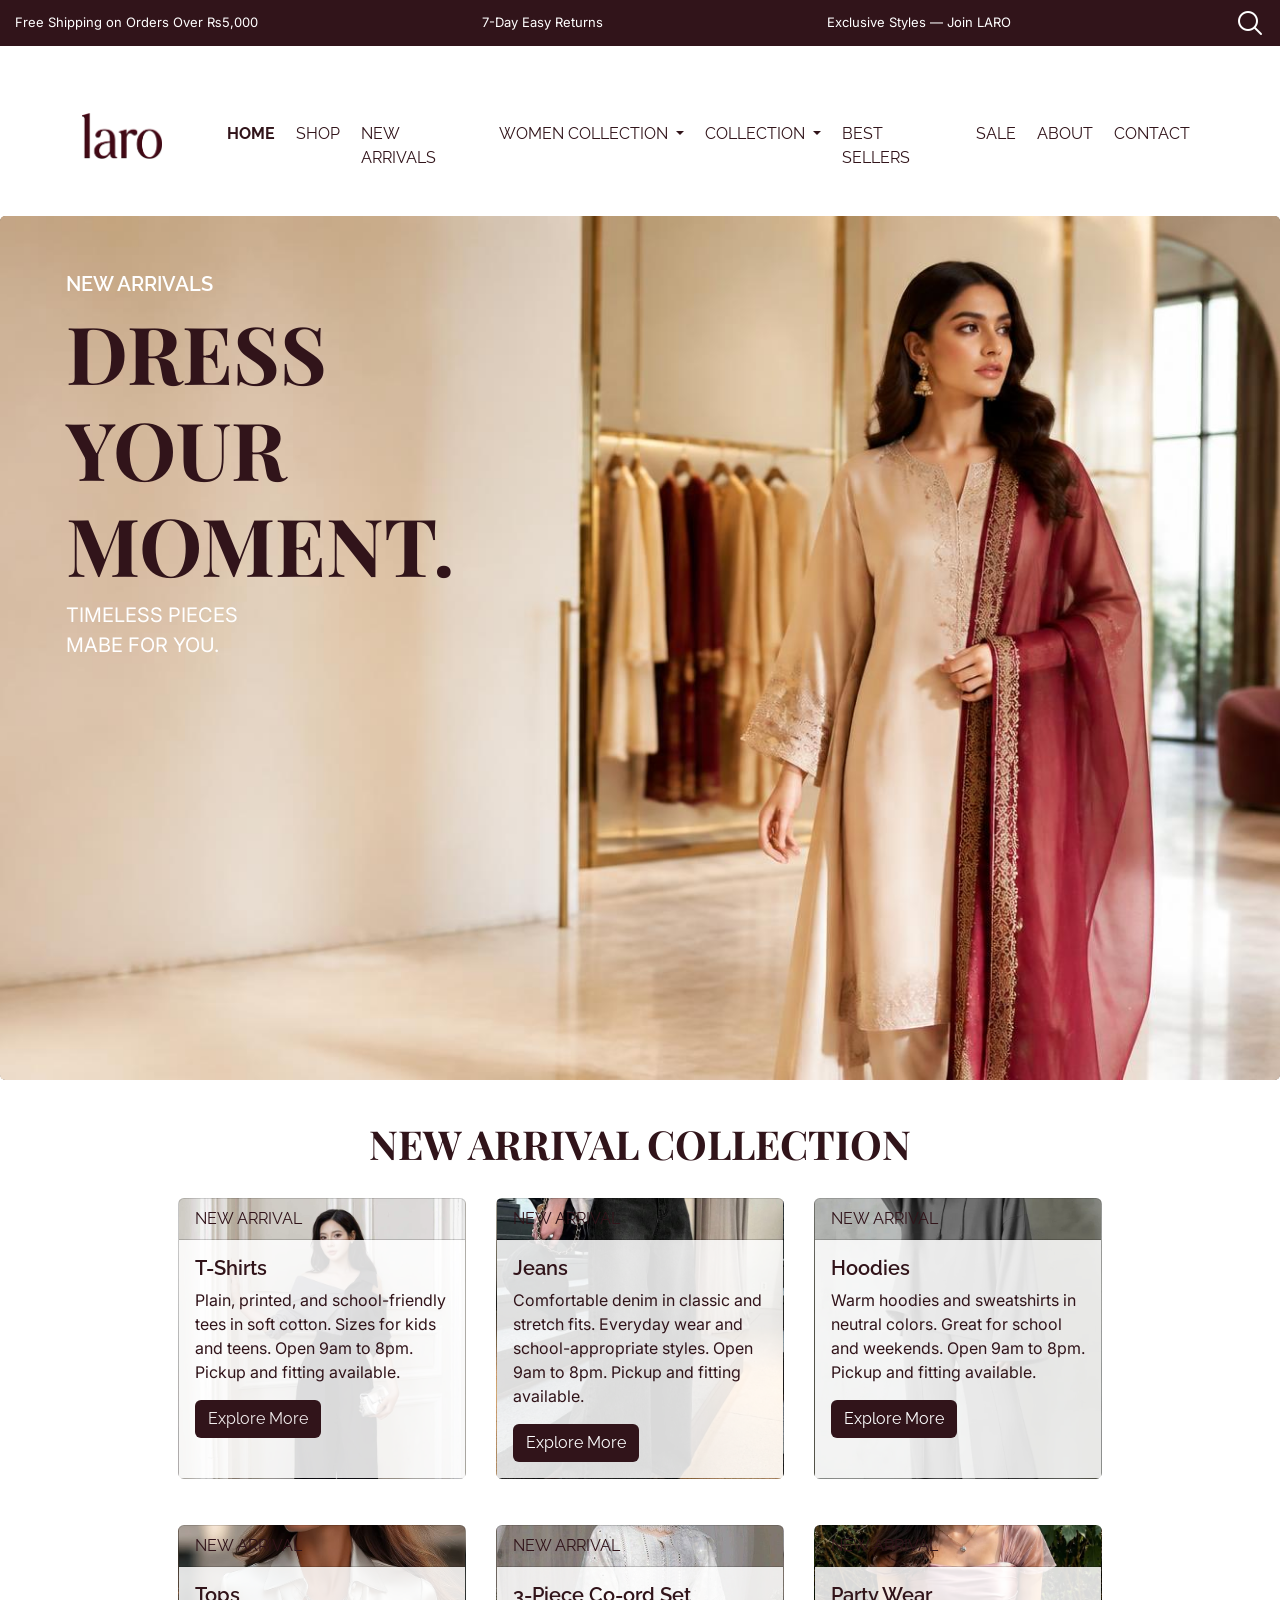
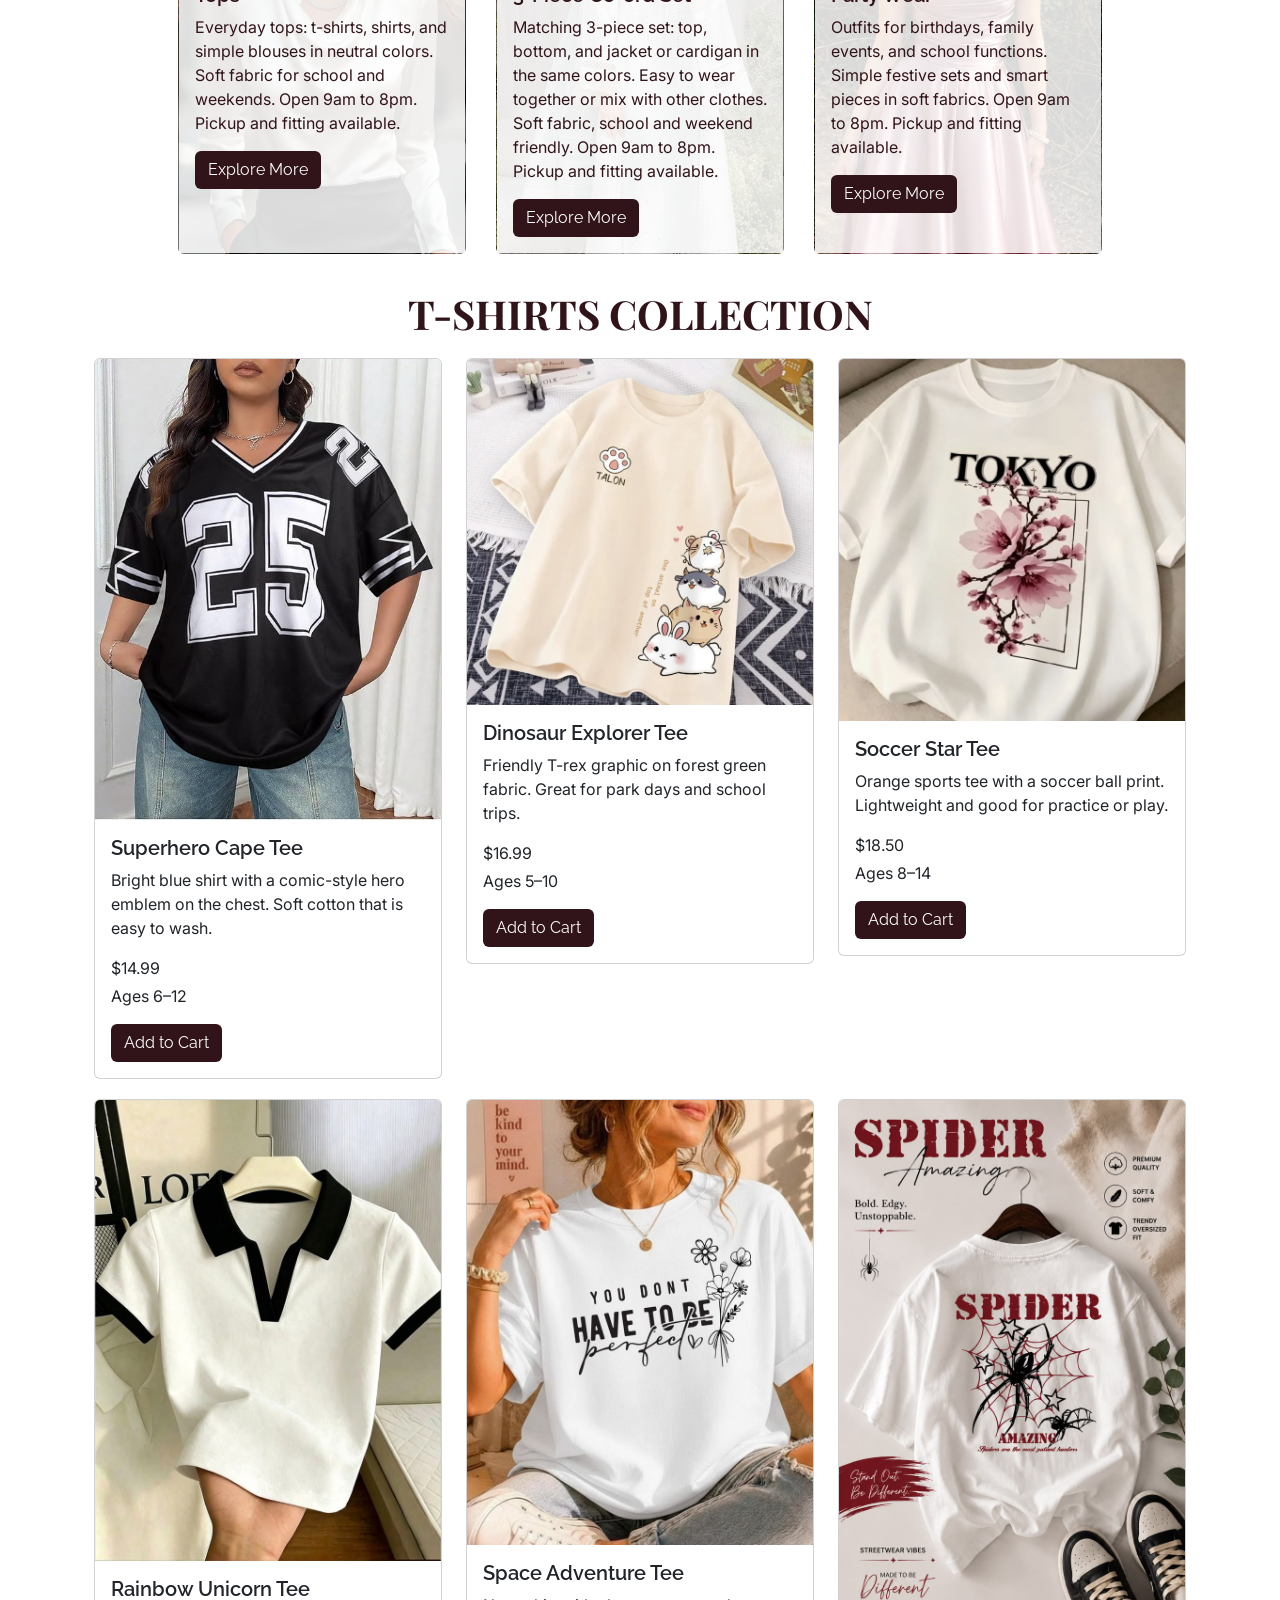
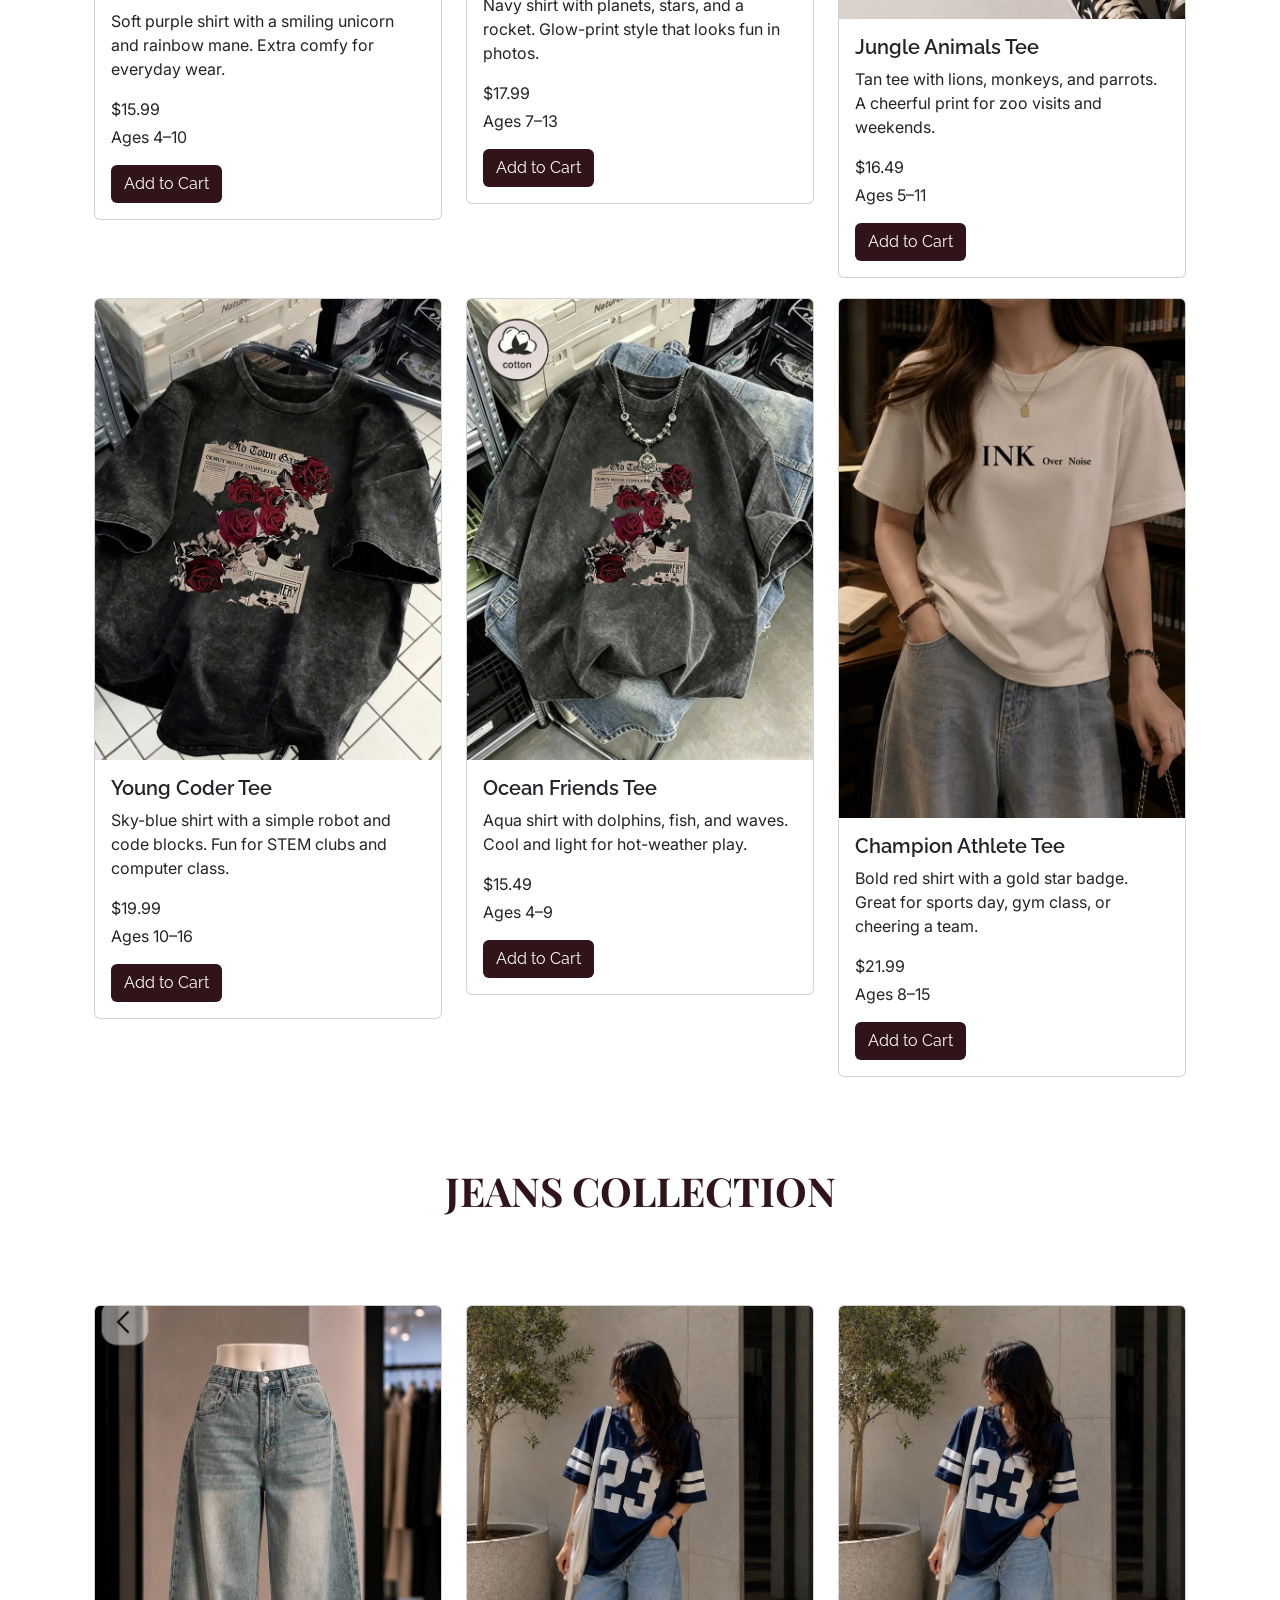
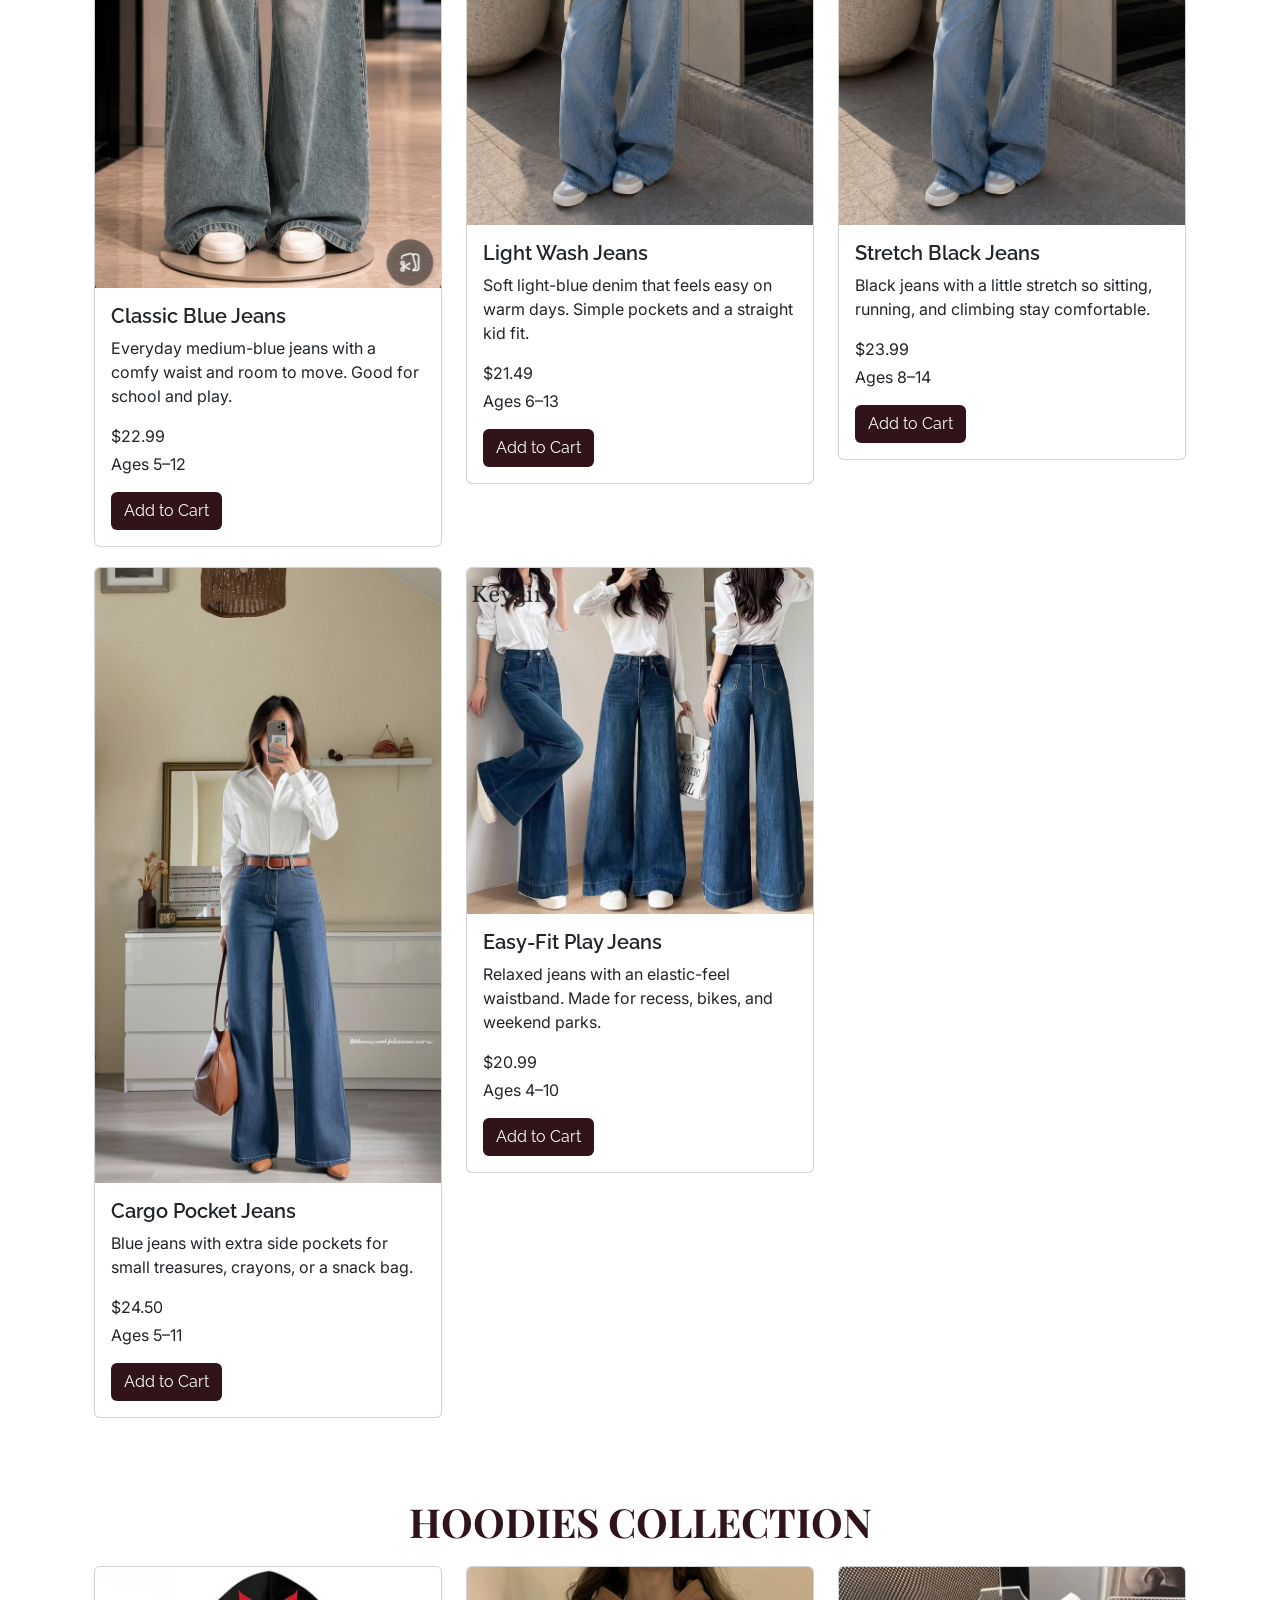
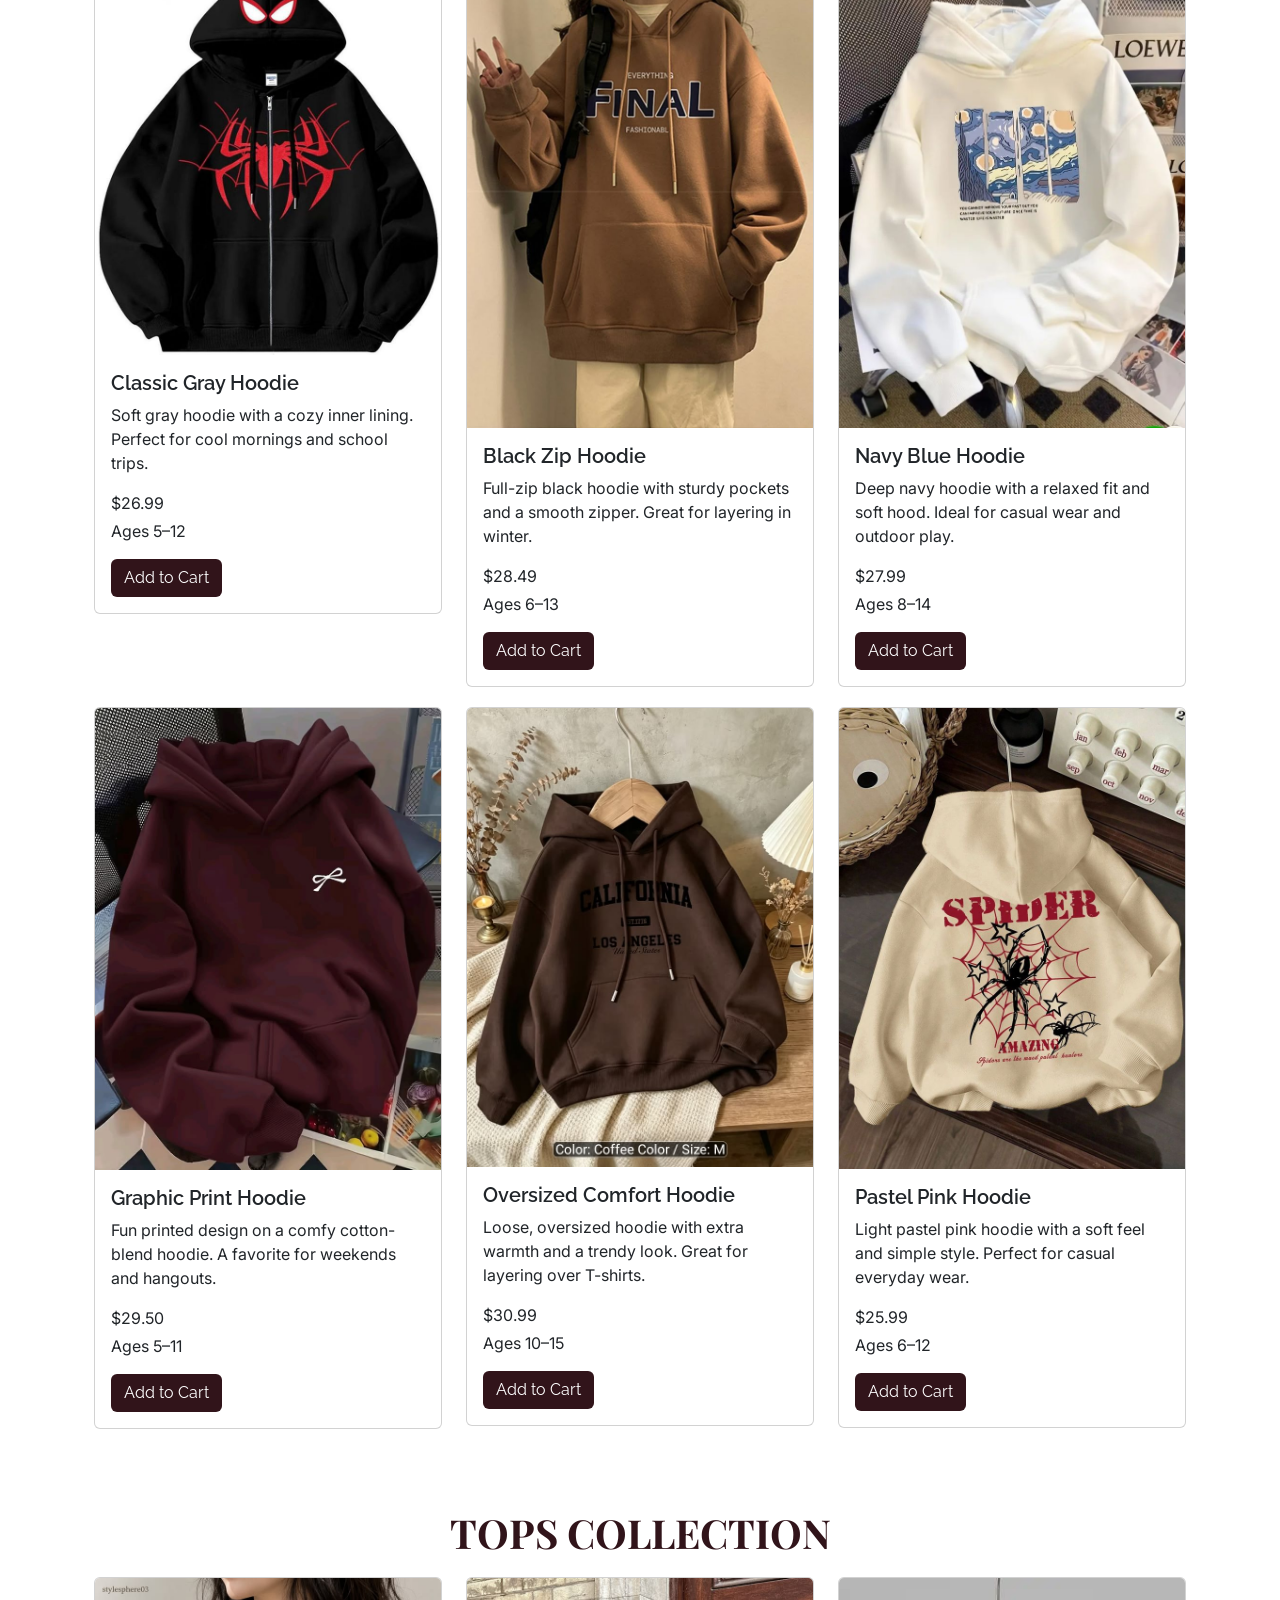
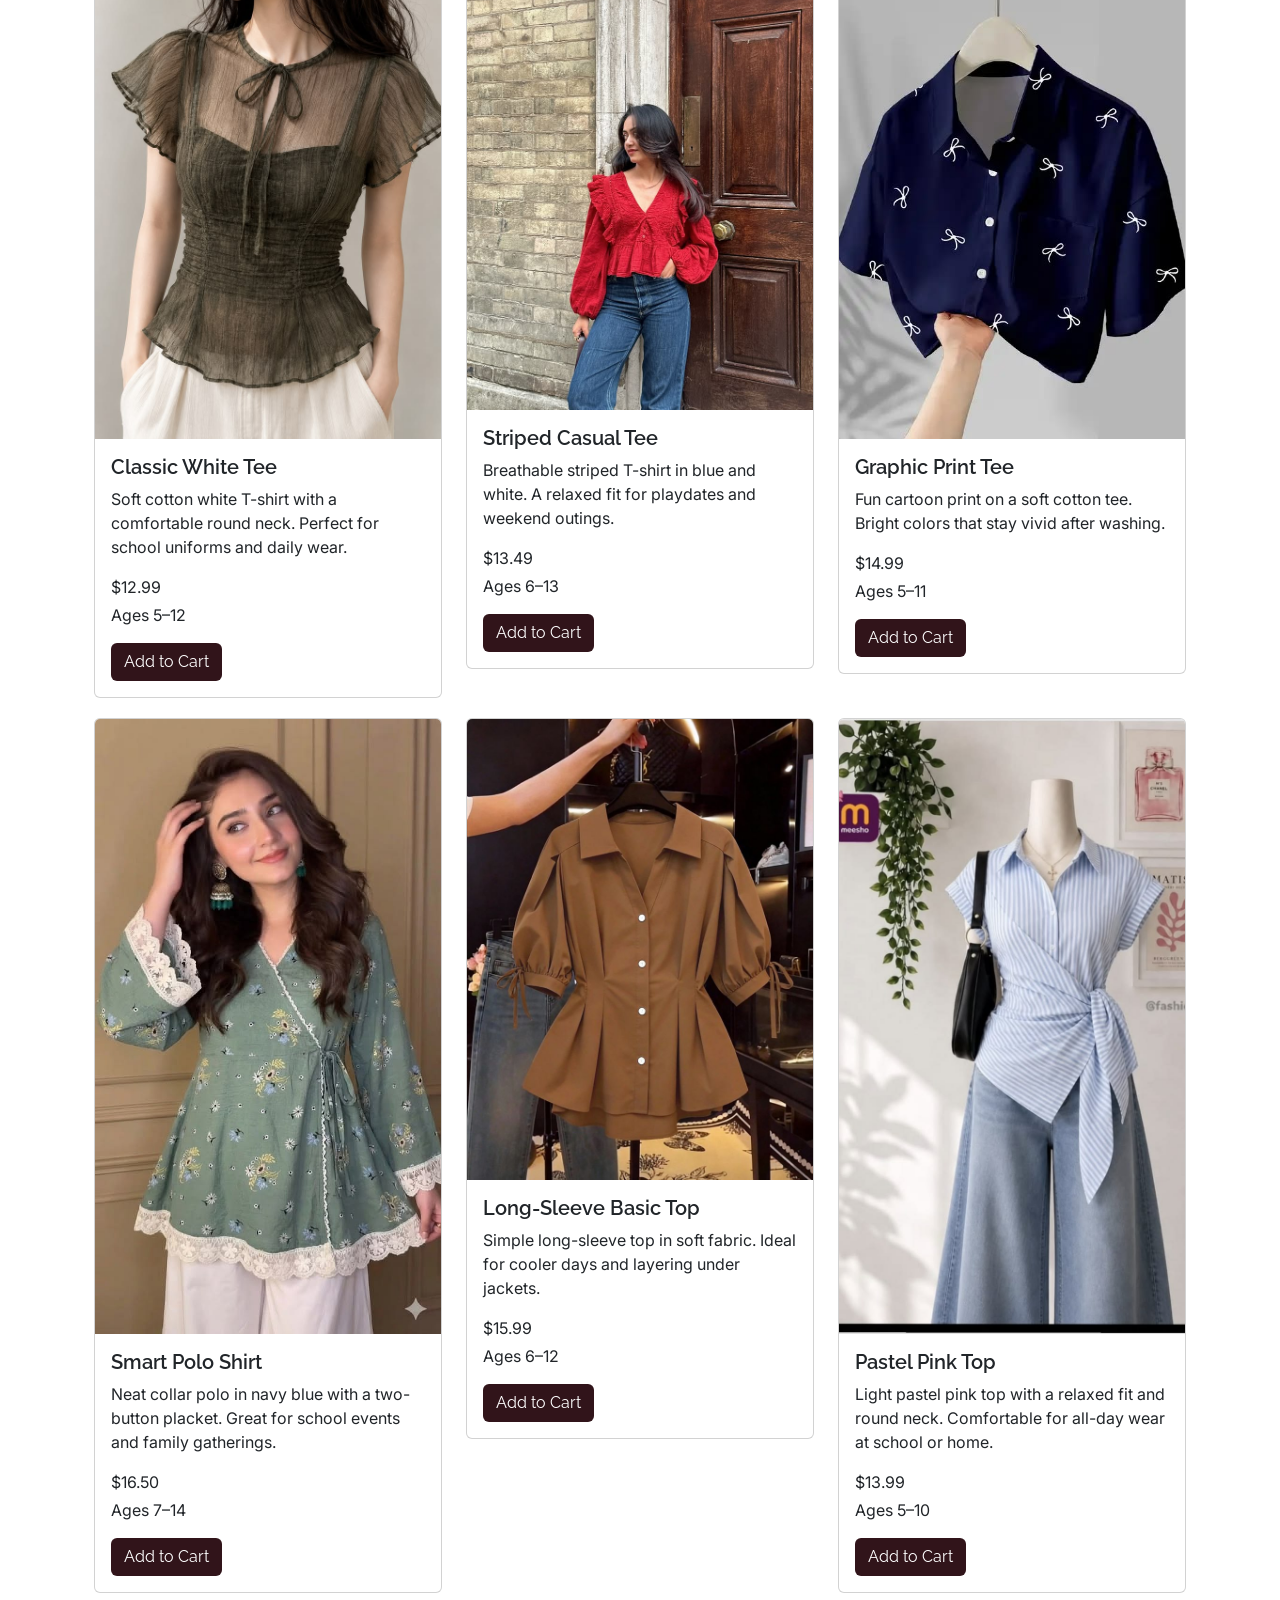
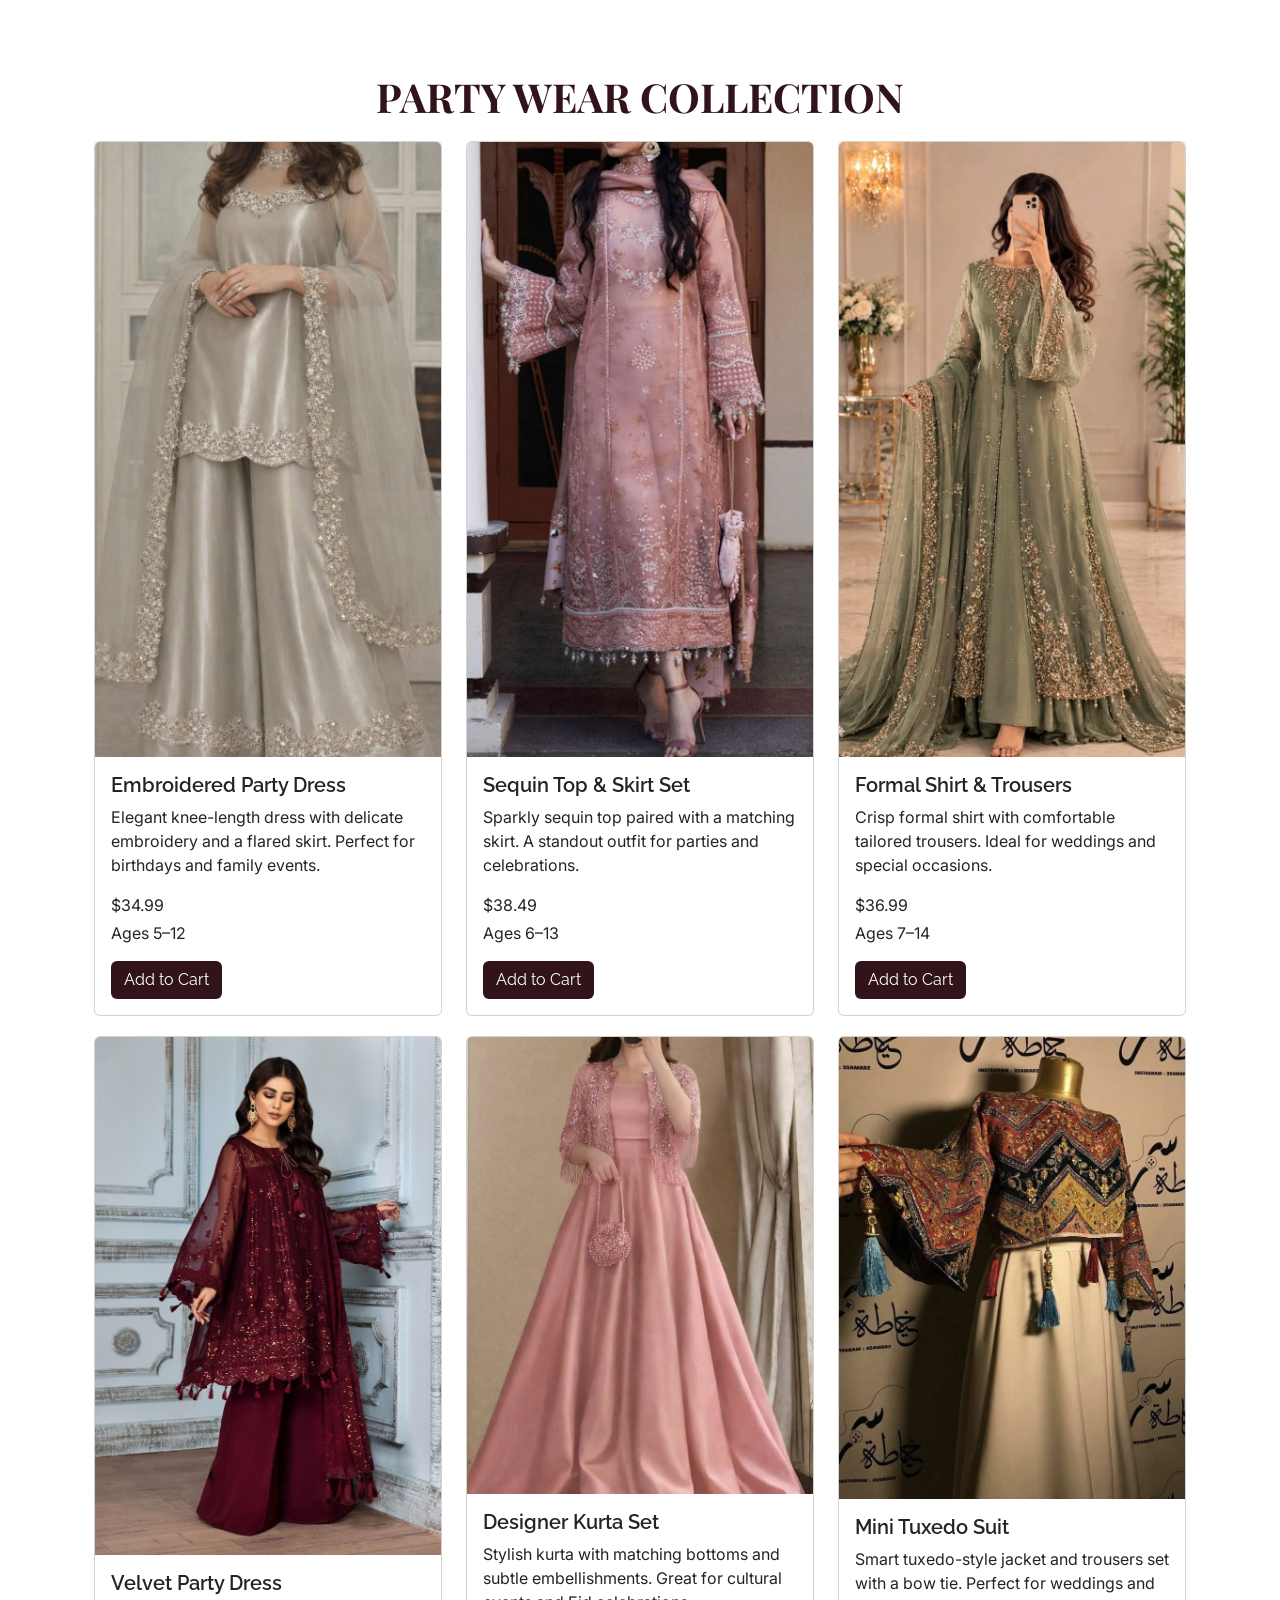
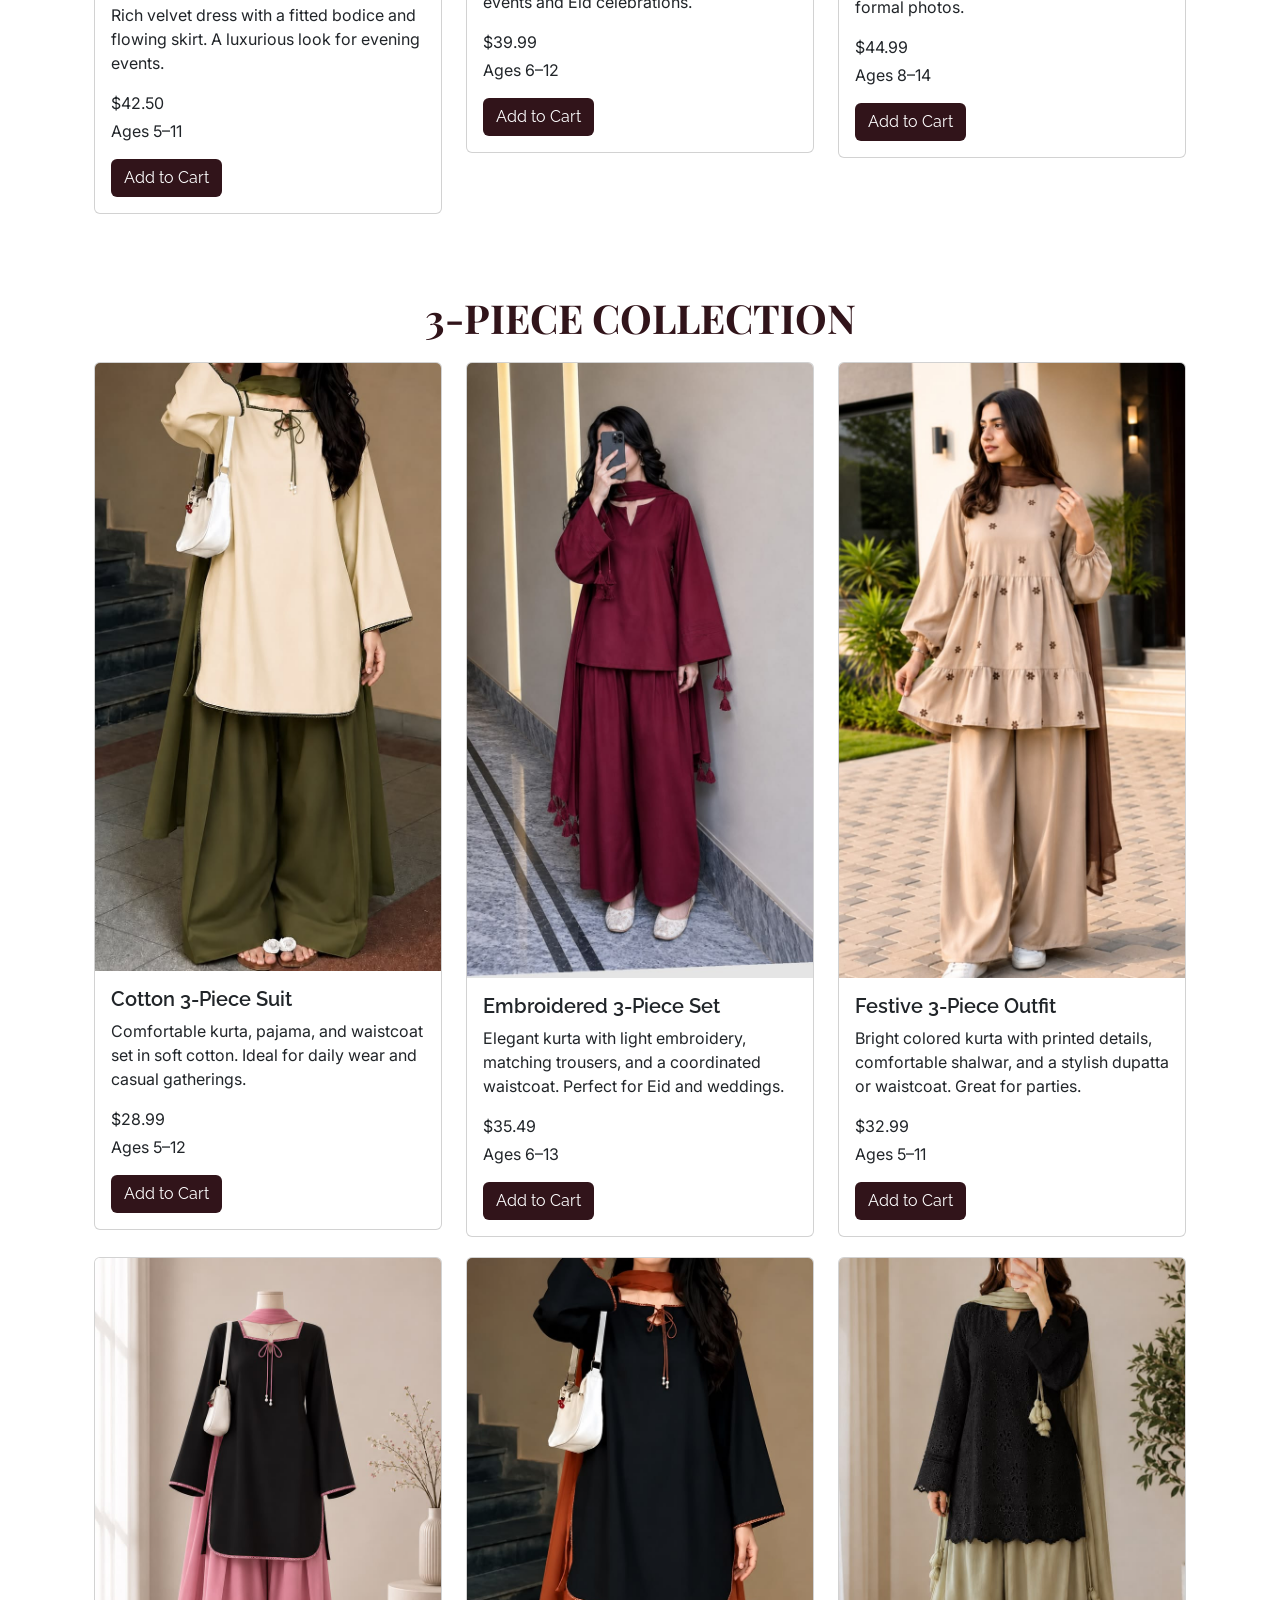
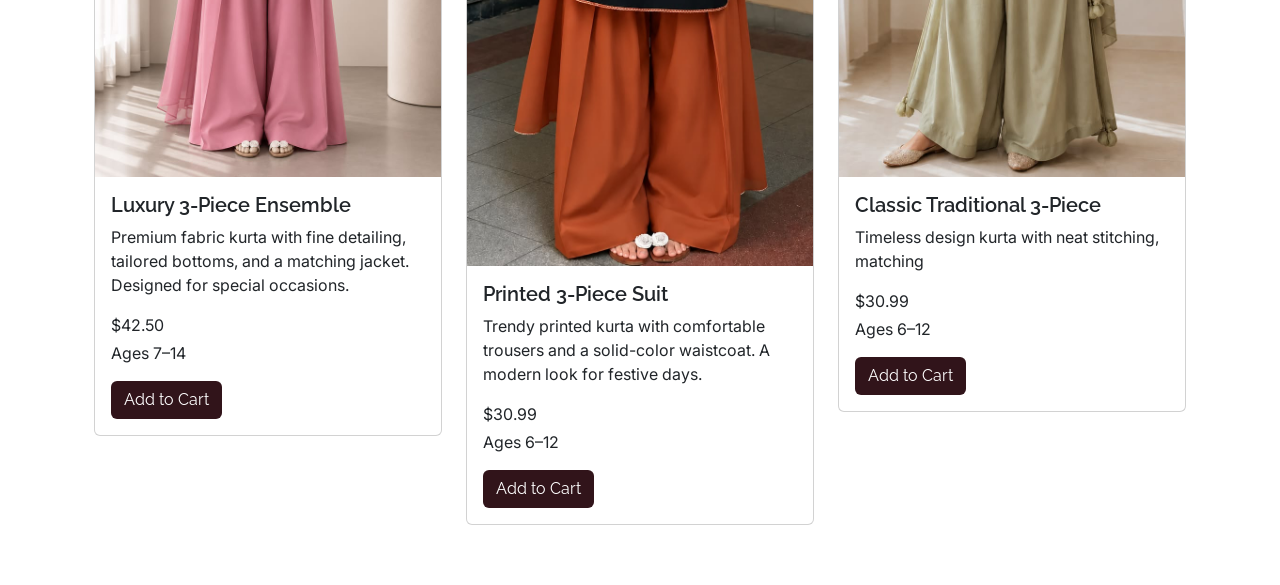
==== NEW ARRAIVAL.HTML @ 12186070 "Update navigation links and add new product images - Changed the "NEW ARRIVALS" link in index.html a" ====
<!doctype html>
<html lang="en">
  <head>
    <meta charset="utf-8">
    <meta name="viewport" content="width=device-width, initial-scale=1">
    <title>Bootstrap demo</title>
    <link href="https://cdn.jsdelivr.net/npm/bootstrap@5.3.8/dist/css/bootstrap.min.css" rel="stylesheet" integrity="sha384-sRIl4kxILFvY47J16cr9ZwB07vP4J8+LH7qKQnuqkuIAvNWLzeN8tE5YBujZqJLB" crossorigin="anonymous">
  </head>
  <style>
    

@import url('https://fonts.googleapis.com/css2?family=Dancing+Script:wght@400;500;600;700&family=Inter:wght@400;500;600;700&family=Playfair+Display:ital,wght@0,400;0,500;0,600;0,700;1,400;1,500;1,600;1,700&family=Raleway:wght@400;500;600;700&family=Roboto:wght@400;500;700&family=Pacifico&display=swap');

* {
    margin: 0;
    padding: 0;
    box-sizing: border-box;
}

body {
    font-family: 'Raleway', sans-serif;
}

/* Main Heading */
h1 {
    font-family: 'Playfair Display', serif;
    font-weight: 700;
}

/* Other Headings */
h2, h3, h4 ,a ,H5{
    font-family: 'Raleway', sans-serif;
    font-weight: 600;
}

/* Normal Text */
p {
    font-family: 'Inter', sans-serif;
}




/* Buttons */
button {
    font-family: 'Inter', sans-serif;
}

.top-bar {
    width: 100%;
    display: flex;
    justify-content: space-between;
    align-items: center;
    background-color: #31141A;
    color: white;
    margin: 0;
    padding: 8px 15px;
}









.top-bar p {
    margin: 0;
    font-size: 13px;
}

/* LOGO */
.container a img {
    width: 80px;
    color: #31141A;
    transition: 0.3s ease;
}



.nav-link:hover{
    text-decoration: underline;
}

.dropdown-item

a :hover{
background-color: #31141A;
}


/* Dropdown items */
.navbar .dropdown-item {
    color: #4a3838;
    font-size: 14px;
    font-weight: 400;
    padding: 10px 15px;
    border-radius: 8px;
    transition: all 0.3s ease;
}

/* Hover */
.navbar .dropdown-item:hover {
    background: linear-gradient(
        90deg,
      #31141A
    );
    color: white;
    padding-left: 22px;
}

/* Small star */
.navbar .dropdown-item::before {
    content: "✦";
    color:white;
    margin-right: 8px;
    opacity: 0;
    transition: 0.3s;
}

.navbar .dropdown-item:hover::before {
    opacity: 1;
}


.dropdown-item::before {
    content: "✦";
    color:white;
    margin-right: 8px;
    opacity: 0;
    transition: 0.3s;
}

.nav-item a{
    font-weight: 40px;
    color:#31141A;
}
@media (max-width: 768px) {

    .top-bar {
        flex-direction: column;
        text-align: center;
        gap: 8px;
        padding: 10px;
    }

    .top-bar p {
        margin: 0;
        font-size: 12px;
    }

    .icons {
        display: flex;
        justify-content: center;
        align-items: center;
    }

    .icons img {
        width: 25px;
    }
}

  </style>
  <body>

    <!-- bannar start  -->
<!-- top bar start -->
<div class="top-bar">
    <p>Free Shipping on Orders Over ₨5,000</p>
    <p>7-Day Easy Returns</p>
    <p>Exclusive Styles — Join LARO</p>

    <div class="icons">
      <a href=""><img src="search.png" width="30px"></a>
      


    </div>
</div>
<!-- top bar end -->
     <!-- bannar end -->
<!-- navbar start -->
<nav class="navbar navbar-expand-lg" style="margin-top:40px;">

  <div class="container">

    <a class="navbar-brand" href="#"><img src="l2.png" ></a>

    <button class="navbar-toggler" type="button"
      data-bs-toggle="collapse"
      data-bs-target="#navbarNavDropdown"
      aria-controls="navbarNavDropdown"
      aria-expanded="false"
      aria-label="Toggle navigation">

      <span class="navbar-toggler-icon"></span>

    </button>

    <div class="collapse navbar-collapse" id="navbarNavDropdown" style="margin-left: 41px;">

      <ul class="navbar-nav" style="margin-top: 20px; gap: 5px; ">

        <!-- HOME -->
        <li class="nav-item"  style="font-weight: bold;">
          <a class="nav-link active" aria-current="page" href="index.html" style="color: #31141A;" >HOME</a>
        </li>

        <!-- SHOP -->
        <li class="nav-item">
          <a class="nav-link" href="shop.html">SHOP</a>
        </li>

        <!-- NEW ARRIVALS -->
        <li class="nav-item">
          <a class="nav-link" href="NEW ARRAIVAL.HTML">NEW ARRIVALS</a>
        </li>

        <!-- WOMEN COLLECTION -->
        <li class="nav-item dropdown">

          <a class="nav-link dropdown-toggle"
            href="#"
            role="button"
            data-bs-toggle="dropdown"
            aria-expanded="false">

            WOMEN COLLECTION

          </a>

          <ul class="dropdown-menu" >

            <li><a class="dropdown-item" href="#">Dresses</a></li>
            <li><a class="dropdown-item" href="#">2-Piece Suits</a></li>
            <li><a class="dropdown-item" href="#">3-Piece Suits</a></li>
            <li><a class="dropdown-item" href="#">Tops</a></li>
            <li><a class="dropdown-item" href="#">Party Wear</a></li>
            <li><a class="dropdown-item" href="#">Casual Wear</a></li>
            <li><a class="dropdown-item" href="#">Abayas</a></li>
            <li><a class="dropdown-item" href="#">Co-Ord Sets</a></li>

          </ul>

        </li>

        <!-- COLLECTION -->
        <li class="nav-item dropdown">

          <a class="nav-link dropdown-toggle"
            href="#"
            role="button"
            data-bs-toggle="dropdown"
            aria-expanded="false">

            COLLECTION

          </a>

          <ul class="dropdown-menu">

            <li><a class="dropdown-item" href="#">New Collection</a></li>
            <li><a class="dropdown-item" href="#">Summer Collection</a></li>
            <li><a class="dropdown-item" href="#">Festive Collection</a></li>
            <li><a class="dropdown-item" href="#">Signature Collection</a></li>

          </ul>

        </li>

        <!-- BEST SELLERS -->
        <li class="nav-item">
          <a class="nav-link" href="#">BEST SELLERS</a>
        </li>

        <!-- SALE -->
        <li class="nav-item">
          <a class="nav-link" href="#">SALE</a>
        </li>

        <!-- ABOUT -->
        <li class="nav-item">
          <a class="nav-link" href="#">ABOUT</a>
        </li>

        <!-- CONTACT -->
        <li class="nav-item">
          <a class="nav-link" href="#">CONTACT</a>
        </li>

      </ul>

    </div>

  </div>

</nav>
<!-- navbar end -->
 <!-- navbar end -->
<!-- BANNAR START -->
 <div class="card text-bg-dark" style="border: NONE; margin-top: 30PX;">
  <img src="ARRAIVALBANNAR2.jpg" class="card-img" alt="..." style="height: 96VH; object-fit: cover;">
  <div class="card-img-overlay" style="margin-top: 40PX; margin-left: 50PX;">
    <H5 style="    color: white">NEW ARRIVALS </H5>
    <h1 class="card-title" style="font-size: 80PX;color: #31141A;">DRESS<BR> YOUR<BR>MOMENT.</h1>
    <p class="card-text" style="font-size: 20PX;    color: white">TIMELESS PIECES<BR> MABE FOR YOU.</p>
   
  </div>
</div>
 <!-- BANNAR END -->

<H1 style="text-align: center; margin-top:40PX; color: #31141A;">NEW ARRIVAL  COLLECTION</H1>




<div class="container" style="display: flex; align-items: stretch; justify-content: center; gap: 30px; margin-top: 30px; flex-wrap: wrap;">

  <div class="card mb-3" style="max-width: 18rem; background-image: url('P (2).jpg'); background-size: cover; background-position: center;">
    <div class="card-header" style="color: #31141A;">NEW ARRIVAL</div>
    <div class="card-body" style="background: rgba(255,255,255,0.85);">
      <h5 class="card-title" style="color: #31141A;">T-Shirts</h5>
      <p class="card-text" style="color: #31141A;">Plain, printed, and school-friendly tees in soft cotton. Sizes for kids and teens. Open 9am to 8pm. Pickup and fitting available.</p>

      <A href="#T-SHIRT"> <button type="button" class="btn " style="background-color: #31141A; color: rgb(243, 238, 238);">Explore More</button>
    </div></A>
     
  </div>

  <div class="card mb-3" style="max-width: 18rem; background-image: url(JENS.jpg); background-size: cover; background-position: center;">
    <div class="card-header" style="color: #31141A;">NEW ARRIVAL</div>
    <div class="card-body" style="background: rgba(255,255,255,0.85);">
      <h5 class="card-title" style="color: #31141A;">Jeans</h5>
      <p class="card-text" style="color: #31141A;">Comfortable denim in classic and stretch fits. Everyday wear and school-appropriate styles. Open 9am to 8pm. Pickup and fitting available.</p>
      
      <A href="#JEANS"><button type="button" class="btn "style="background-color: #31141A; color: white;">Explore More</button>  </A>
    
    </div>
  </div>

  <div class="card mb-3" style="max-width: 18rem; background-image: url(HODDIE.jpg); background-size: cover; background-position: center;">
    <div class="card-header" style="color: #31141A;">NEW ARRIVAL</div>
    <div class="card-body" style="background: rgba(255,255,255,0.85);">
      <h5 class="card-title" style="color: #31141A;">Hoodies</h5>
      <p class="card-text" style="color: #31141A;">Warm hoodies and sweatshirts in neutral colors. Great for school and weekends. Open 9am to 8pm. Pickup and fitting available.</p>
      <A href="#HOODIES">
      <button type="button" class="btn "style="background-color: #31141A; color: white;">Explore More</button></A>
    </div>
  </div>

  <div class="card mb-3" style="max-width: 18rem; background-image: url(Elegant\ Wrap\ Midi\ Dress\ With\ Sheer\ Sleeves.jpg); background-size: cover; background-position: center;">
    <div class="card-header" style="color: #31141A;">NEW ARRIVAL</div>
    <div class="card-body" style="background: rgba(255,255,255,0.85);">
      <h5 class="card-title" style="color: #31141A;">Tops</h5>
      <p class="card-text" style="color: #31141A;">Everyday tops: t-shirts, shirts, and simple blouses in neutral colors. Soft fabric for school and weekends. Open 9am to 8pm. Pickup and fitting available.</p>
      <A href="#TOPS">
      <button type="button" class="btn"style="background-color: #31141A; color: white;">Explore More</button></A>
    </div>
  </div>

  <div class="card mb-3" style="max-width: 18rem; background-image: url(Eid\ collection.jpg); background-size: cover; background-position: center;">
    <div class="card-header" style="color: #31141A;">NEW ARRIVAL</div>
    <div class="card-body" style="background: rgba(255,255,255,0.85);">
      <h5 class="card-title" style="color: #31141A;">3-Piece Co-ord Set</h5>


    
      <p class="card-text" style="color: #31141A;">Matching 3-piece set: top, bottom, and jacket or cardigan in the same colors. Easy to wear together or mix with other clothes. Soft fabric, school and weekend friendly. Open 9am to 8pm. Pickup and fitting available.</p>

      <a href="#THREE-PIECE">
      <button type="button" class="btn " style="background-color: #31141A; color: white;">Explore More</button></a>
    </div>
  </div>

  
    <div class="card mb-3" style="max-width: 18rem; background-image: url(Elegant\ Rose\ Pink\ Satin\ Dress.jpg); background-size: cover; background-position: center;">
    <div class="card-header" style="color: #31141A;">NEW ARRIVAL</div>
    <div class="card-body" style="background: rgba(255,255,255,0.85);">
      <h5 class="card-title" style="color: #31141A;">Party Wear</h5>
      <p class="card-text" style="color: #31141A;">Outfits for birthdays, family events, and school functions. Simple festive sets and smart pieces in soft fabrics. Open 9am to 8pm. Pickup and fitting available.</p>
      <A href="#PARTY-WEAR">
      <button type="button" class="btn " style="background-color: #31141A; color: white;">Explore More</button></A>
    </div>
  </div>

</div>



<!-- T-SHIRTS  -->





<H1 ID="T-SHIRT" style="color: #31141A; text-align: center;  margin-top: 20PX;"> T-SHIRTS COLLECTION </H1>

<!-- Row 1 -->
  <div class="container-sm" style="margin-top: 20px;" ID="T-SHIRT">
    <div class="container text-center">
      <div class="row g-4">
        <div class="col-md-4">
          <div class="card">
            <img src="shop/T-SHIRT (1).jpg" class="card-img-top" alt="Blue superhero T-shirt">
            <div class="card-body text-start">
              <h5 class="card-title">Superhero Cape Tee</h5>
              <p class="card-text">Bright blue shirt with a comic-style hero emblem on the chest. Soft cotton that is easy to wash.</p>
              <p class="mb-1"><span class="price">$14.99</span></p>
              <p class="mb-3"><span class="age-badge">Ages 6–12</span></p>
         <a href="#" class="btn btn" style="background-color: #31141A; color: white;">Add to Cart</a>
            </div>
          </div>
        </div>
        <div class="col-md-4">
          <div class="card">
            <img src="shop/T-SHIRT (2).jpg" class="card-img-top" alt="Green dinosaur T-shirt">
            <div class="card-body text-start">
              <h5 class="card-title">Dinosaur Explorer Tee</h5>
              <p class="card-text">Friendly T-rex graphic on forest green fabric. Great for park days and school trips.</p>
              <p class="mb-1"><span class="price">$16.99</span></p>
              <p class="mb-3"><span class="age-badge">Ages 5–10</span></p>
                 <a href="#" class="btn btn" style="background-color: #31141A; color: white;">Add to Cart</a>
            </div>
          </div>
        </div>
        <div class="col-md-4">
          <div class="card">
            <img src="shop/T-SHIRT (3).jpg" class="card-img-top" alt="Orange soccer T-shirt">
            <div class="card-body text-start">
              <h5 class="card-title">Soccer Star Tee</h5>
              <p class="card-text">Orange sports tee with a soccer ball print. Lightweight and good for practice or play.</p>
              <p class="mb-1"><span class="price">$18.50</span></p>
              <p class="mb-3"><span class="age-badge">Ages 8–14</span></p>
            <a href="#" class="btn btn" style="background-color: #31141A; color: white;">Add to Cart</a>
            </div>
          </div>
        </div>
      </div>
    </div>
  </div>

  <!-- Row 2 -->
  <div class="container-sm" style="margin-top: 20px;">
    <div class="container text-center">
      <div class="row g-4">
        <div class="col-md-4">
          <div class="card">
            <img src="shop/T-SHIRT (4).jpg" class="card-img-top" alt="Purple unicorn T-shirt">
            <div class="card-body text-start">
              <h5 class="card-title">Rainbow Unicorn Tee</h5>
              <p class="card-text">Soft purple shirt with a smiling unicorn and rainbow mane. Extra comfy for everyday wear.</p>
              <p class="mb-1"><span class="price">$15.99</span></p>
              <p class="mb-3"><span class="age-badge">Ages 4–10</span></p>
                   <a href="#" class="btn btn" style="background-color: #31141A; color: white;">Add to Cart</a>
            </div>
          </div>
        </div>
        <div class="col-md-4">
          <div class="card">
            <img src="shop/T-SHIRT (5).jpg" class="card-img-top" alt="Navy space T-shirt">
            <div class="card-body text-start">
              <h5 class="card-title">Space Adventure Tee</h5>
              <p class="card-text">Navy shirt with planets, stars, and a rocket. Glow-print style that looks fun in photos.</p>
              <p class="mb-1"><span class="price">$17.99</span></p>
              <p class="mb-3"><span class="age-badge">Ages 7–13</span></p>
                     <a href="#" class="btn btn" style="background-color: #31141A; color: white;">Add to Cart</a>
            </div>
          </div>
        </div>
        <div class="col-md-4">
          <div class="card">
            <img src="shop/T-SHIRT (6).jpg" class="card-img-top" alt="Tan jungle animals T-shirt">
            <div class="card-body text-start">
              <h5 class="card-title">Jungle Animals Tee</h5>
              <p class="card-text">Tan tee with lions, monkeys, and parrots. A cheerful print for zoo visits and weekends.</p>
              <p class="mb-1"><span class="price">$16.49</span></p>
              <p class="mb-3"><span class="age-badge">Ages 5–11</span></p>
                 <a href="#" class="btn btn" style="background-color: #31141A; color: white;">Add to Cart</a>
            </div>
          </div>
        </div>
      </div>
    </div>
  </div>

  <!-- Row 3 -->
  <div class="container-sm" style="margin-top: 20px; margin-bottom: 40px;">
    <div class="container text-center">
      <div class="row g-4">
        <div class="col-md-4">
          <div class="card">
            <img src="shop/T-SHIRT (7).jpg" class="card-img-top" alt="Blue coding T-shirt">
            <div class="card-body text-start">
              <h5 class="card-title">Young Coder Tee</h5>
              <p class="card-text">Sky-blue shirt with a simple robot and code blocks. Fun for STEM clubs and computer class.</p>
              <p class="mb-1"><span class="price">$19.99</span></p>
              <p class="mb-3"><span class="age-badge">Ages 10–16</span></p>
                 <a href="#" class="btn btn" style="background-color: #31141A; color: white;">Add to Cart</a>
            </div>
          </div>
        </div>
        <div class="col-md-4">
          <div class="card">
            <img src="shop/T-SHIRT (10).jpg" class="card-img-top" alt="Aqua ocean T-shirt">
            <div class="card-body text-start">
              <h5 class="card-title">Ocean Friends Tee</h5>
              <p class="card-text">Aqua shirt with dolphins, fish, and waves. Cool and light for hot-weather play.</p>
              <p class="mb-1"><span class="price">$15.49</span></p>
              <p class="mb-3"><span class="age-badge">Ages 4–9</span></p>
              <a href="#" class="btn btn" style="background-color: #31141A; color: white;">Add to Cart</a>
            </div>
          </div>
        </div>
        <div class="col-md-4">
          <div class="card">
            <img src="shop/T-SHIRT (9).jpg" class="card-img-top" alt="Red champion T-shirt">
            <div class="card-body text-start" style="text-align: center;">
              <h5 class="card-title">Champion Athlete Tee</h5>
              <p class="card-text">Bold red shirt with a gold star badge. Great for sports day, gym class, or cheering a team.</p>
              <p class="mb-1"><span class="price">$21.99</span></p>
              <p class="mb-3"><span class="age-badge">Ages 8–15</span></p>
              <a href="#" class="btn btn" style="background-color: #31141A; color: white;">Add to Cart</a>
            </div>
          </div>
        </div>
      </div>
    </div>
  </div>




  <DIV>
    <h1 id="JEANS" style="color: #31141A; text-align: center; margin-top: 90px;">JEANS COLLECTION</h1>

  <!-- Jeans Row 1 -->
  <div class="container-sm" style="margin-top: 20px; margin-top: 90PX;">
    <div class="container text-center">
      <div class="row g-4">
        <div class="col-md-4">
          <div class="card">
            <img src="shop/JENS (1).jpg" class="card-img-top" alt="Classic blue kids jeans">
            <div class="card-body text-start">
              <h5 class="card-title">Classic Blue Jeans</h5>
              <p class="card-text">Everyday medium-blue jeans with a comfy waist and room to move. Good for school and play.</p>
              <p class="mb-1"><span class="price">$22.99</span></p>
              <p class="mb-3"><span class="age-badge">Ages 5–12</span></p>
              <a href="#" class="btn btn" style="background-color: #31141A; color: white;">Add to Cart</a>
            </div>
          </div>
        </div>
        <div class="col-md-4">
          <div class="card">
            <img src="shop/JENS (2).jpg" class="card-img-top" alt="Light wash kids jeans">
            <div class="card-body text-start">
              <h5 class="card-title">Light Wash Jeans</h5>
              <p class="card-text">Soft light-blue denim that feels easy on warm days. Simple pockets and a straight kid fit.</p>
              <p class="mb-1"><span class="price">$21.49</span></p>
              <p class="mb-3"><span class="age-badge">Ages 6–13</span></p>
              <a href="#" class="btn btn" style="background-color: #31141A; color: white;">Add to Cart</a>
            </div>
          </div>
        </div>
        <div class="col-md-4">
          <div class="card">
            <img src="shop/JENS (2).jpg" class="card-img-top" alt="Black stretch kids jeans">
            <div class="card-body text-start">
              <h5 class="card-title">Stretch Black Jeans</h5>
              <p class="card-text">Black jeans with a little stretch so sitting, running, and climbing stay comfortable.</p>
              <p class="mb-1"><span class="price">$23.99</span></p>
              <p class="mb-3"><span class="age-badge">Ages 8–14</span></p>
              <a href="#" class="btn btn" style="background-color: #31141A; color: white;">Add to Cart</a>
            </div>
          </div>
        </div>
      </div>
    </div>
  </div>

  <!-- Jeans Row 2 -->
  <div class="container-sm" style="margin-top: 20px; margin-bottom: 40px;">
    <div class="container text-center">
      <div class="row g-4">
        <div class="col-md-4">
          <div class="card">
            <img src="shop/JENS (9).jpg" class="card-img-top" alt="Kids cargo jeans">
            <div class="card-body text-start">
              <h5 class="card-title">Cargo Pocket Jeans</h5>
              <p class="card-text">Blue jeans with extra side pockets for small treasures, crayons, or a snack bag.</p>
              <p class="mb-1"><span class="price">$24.50</span></p>
              <p class="mb-3"><span class="age-badge">Ages 5–11</span></p>
              <a href="#" class="btn btn" style="background-color: #31141A; color: white;">Add to Cart</a>
            </div>
          </div>
        </div>
        <div class="col-md-4">
          <div class="card">
            <img src="shop/JENS (8).jpg" class="card-img-top" alt="Easy-fit kids jeans">
            <div class="card-body text-start">
              <h5 class="card-title">Easy-Fit Play Jeans</h5>
              <p class="card-text">Relaxed jeans with an elastic-feel waistband. Made for recess, bikes, and weekend parks.</p>
              <p class="mb-1"><span class="price">$20.99</span></p>
              <p class="mb-3"><span class="age-badge">Ages 4–10</span></p>
              <a href="#" class="btn btn" style="background-color: #31141A; color: white;">Add to Cart</a>
            </div>
          </div>
        </div>
      </div>
    </div>
  </div>
  </DIV>





  <!-- HOOOOODIES -->


  <!-- Hoodies Section -->
<div>
  <h1 id="HOODIES" style="color: #31141A; text-align: center; margin-top: 80px;">HOODIES COLLECTION</h1>

  <!-- Hoodies Row 1 -->
  <div class="container-sm" style="margin-top: 20px;">
    <div class="container text-center">
      <div class="row g-4">
        <div class="col-md-4">
          <div class="card">
            <img src="shop/HOODIE (1).jpg" class="card-img-top" alt="Classic gray kids hoodie">
            <div class="card-body text-start">
              <h5 class="card-title">Classic Gray Hoodie</h5>
              <p class="card-text">Soft gray hoodie with a cozy inner lining. Perfect for cool mornings and school trips.</p>
              <p class="mb-1"><span class="price">$26.99</span></p>
              <p class="mb-3"><span class="age-badge">Ages 5–12</span></p>
              <a href="#" class="btn btn" style="background-color: #31141A; color: white;">Add to Cart</a>
            </div>
          </div>
        </div>
        <div class="col-md-4">
          <div class="card">
            <img src="shop/HOODIE (2).jpg" class="card-img-top" alt="Black zip kids hoodie">
            <div class="card-body text-start">
              <h5 class="card-title">Black Zip Hoodie</h5>
              <p class="card-text">Full-zip black hoodie with sturdy pockets and a smooth zipper. Great for layering in winter.</p>
              <p class="mb-1"><span class="price">$28.49</span></p>
              <p class="mb-3"><span class="age-badge">Ages 6–13</span></p>
              <a href="#" class="btn btn" style="background-color: #31141A; color: white;">Add to Cart</a>
            </div>
          </div>
        </div>
        <div class="col-md-4">
          <div class="card">
            <img src="shop/HOODIE (3).jpg" class="card-img-top" alt="Navy blue kids hoodie">
            <div class="card-body text-start">
              <h5 class="card-title">Navy Blue Hoodie</h5>
              <p class="card-text">Deep navy hoodie with a relaxed fit and soft hood. Ideal for casual wear and outdoor play.</p>
              <p class="mb-1"><span class="price">$27.99</span></p>
              <p class="mb-3"><span class="age-badge">Ages 8–14</span></p>
              <a href="#" class="btn btn" style="background-color: #31141A; color: white;">Add to Cart</a>
            </div>
          </div>
        </div>
      </div>
    </div>
  </div>

  <!-- Hoodies Row 2 -->
  <div class="container-sm" style="margin-top: 20px; margin-bottom: 60px;">
    <div class="container text-center">
      <div class="row g-4">
        <div class="col-md-4">
          <div class="card">
            <img src="shop/HOODIE (4).jpg" class="card-img-top" alt="Kids graphic print hoodie">
            <div class="card-body text-start">
              <h5 class="card-title">Graphic Print Hoodie</h5>
              <p class="card-text">Fun printed design on a comfy cotton-blend hoodie. A favorite for weekends and hangouts.</p>
              <p class="mb-1"><span class="price">$29.50</span></p>
              <p class="mb-3"><span class="age-badge">Ages 5–11</span></p>
              <a href="#" class="btn btn" style="background-color: #31141A; color: white;">Add to Cart</a>
            </div>
          </div>
        </div>
        <div class="col-md-4">
          <div class="card">
            <img src="shop/HOODIE (5).jpg" class="card-img-top" alt="Oversized kids hoodie">
            <div class="card-body text-start">
              <h5 class="card-title">Oversized Comfort Hoodie</h5>
              <p class="card-text">Loose, oversized hoodie with extra warmth and a trendy look. Great for layering over T-shirts.</p>
              <p class="mb-1"><span class="price">$30.99</span></p>
              <p class="mb-3"><span class="age-badge">Ages 10–15</span></p>
              <a href="#" class="btn btn" style="background-color: #31141A; color: white;">Add to Cart</a>
            </div>
          </div>
        </div>
        <div class="col-md-4">
          <div class="card">
            <img src="shop/HOODIE (6).jpg" class="card-img-top" alt="Kids pastel pink hoodie">
            <div class="card-body text-start">
              <h5 class="card-title">Pastel Pink Hoodie</h5>
              <p class="card-text">Light pastel pink hoodie with a soft feel and simple style. Perfect for casual everyday wear.</p>
              <p class="mb-1"><span class="price">$25.99</span></p>
              <p class="mb-3"><span class="age-badge">Ages 6–12</span></p>
              <a href="#" class="btn btn" style="background-color: #31141A; color: white;">Add to Cart</a>
            </div>
          </div>
        </div>
      </div>
    </div>
  </div>
</div>




<!-- Tops Section -->
<div>
  <h1 id="TOPS" style="color: #31141A; text-align: center; margin-top: 80px;">TOPS COLLECTION</h1>

  <!-- Tops Row 1 -->
  <div class="container-sm" style="margin-top: 20px;">
    <div class="container text-center">
      <div class="row g-4">
        <div class="col-md-4">
          <div class="card">
            <img src="shop/TOP (1).jpg" class="card-img-top" alt="Kids white cotton T-shirt">
            <div class="card-body text-start">
              <h5 class="card-title">Classic White Tee</h5>
              <p class="card-text">Soft cotton white T-shirt with a comfortable round neck. Perfect for school uniforms and daily wear.</p>
              <p class="mb-1"><span class="price">$12.99</span></p>
              <p class="mb-3"><span class="age-badge">Ages 5–12</span></p>
              <a href="#" class="btn btn" style="background-color: #31141A; color: white;">Add to Cart</a>
            </div>
          </div>
        </div>
        <div class="col-md-4">
          <div class="card">
            <img src="shop/TOP (2).jpg" class="card-img-top" alt="Kids striped T-shirt">
            <div class="card-body text-start">
              <h5 class="card-title">Striped Casual Tee</h5>
              <p class="card-text">Breathable striped T-shirt in blue and white. A relaxed fit for playdates and weekend outings.</p>
              <p class="mb-1"><span class="price">$13.49</span></p>
              <p class="mb-3"><span class="age-badge">Ages 6–13</span></p>
              <a href="#" class="btn btn" style="background-color: #31141A; color: white;">Add to Cart</a>
            </div>
          </div>
        </div>
        <div class="col-md-4">
          <div class="card">
            <img src="shop/TOP (3).jpg" class="card-img-top" alt="Kids graphic print T-shirt">
            <div class="card-body text-start">
              <h5 class="card-title">Graphic Print Tee</h5>
              <p class="card-text">Fun cartoon print on a soft cotton tee. Bright colors that stay vivid after washing.</p>
              <p class="mb-1"><span class="price">$14.99</span></p>
              <p class="mb-3"><span class="age-badge">Ages 5–11</span></p>
              <a href="#" class="btn btn" style="background-color: #31141A; color: white;">Add to Cart</a>
            </div>
          </div>
        </div>
      </div>
    </div>
  </div>

  <!-- Tops Row 2 -->
  <div class="container-sm" style="margin-top: 20px; margin-bottom: 60px;">
    <div class="container text-center">
      <div class="row g-4">
        <div class="col-md-4">
          <div class="card">
            <img src="shop/TOP (4).jpg" class="card-img-top" alt="Kids polo shirt">
            <div class="card-body text-start">
              <h5 class="card-title">Smart Polo Shirt</h5>
              <p class="card-text">Neat collar polo in navy blue with a two-button placket. Great for school events and family gatherings.</p>
              <p class="mb-1"><span class="price">$16.50</span></p>
              <p class="mb-3"><span class="age-badge">Ages 7–14</span></p>
              <a href="#" class="btn btn" style="background-color: #31141A; color: white;">Add to Cart</a>
            </div>
          </div>
        </div>
        <div class="col-md-4">
          <div class="card">
            <img src="shop/TOP (5).jpg" class="card-img-top" alt="Kids long sleeve top">
            <div class="card-body text-start">
              <h5 class="card-title">Long-Sleeve Basic Top</h5>
              <p class="card-text">Simple long-sleeve top in soft fabric. Ideal for cooler days and layering under jackets.</p>
              <p class="mb-1"><span class="price">$15.99</span></p>
              <p class="mb-3"><span class="age-badge">Ages 6–12</span></p>
              <a href="#" class="btn btn" style="background-color: #31141A; color: white;">Add to Cart</a>
            </div>
          </div>
        </div>
        <div class="col-md-4">
          <div class="card">
            <img src="shop/TOP (6).jpg" class="card-img-top" alt="Kids pastel pink top">
            <div class="card-body text-start">
              <h5 class="card-title">Pastel Pink Top</h5>
              <p class="card-text">Light pastel pink top with a relaxed fit and round neck. Comfortable for all-day wear at school or home.</p>
              <p class="mb-1"><span class="price">$13.99</span></p>
              <p class="mb-3"><span class="age-badge">Ages 5–10</span></p>
              <a href="#" class="btn btn" style="background-color: #31141A; color: white;">Add to Cart</a>
            </div>
          </div>
        </div>
      </div>
    </div>
  </div>
</div>


<!-- Party Wear Section -->
<div>
  <h1 id="PARTY-WEAR" style="color: #31141A; text-align: center; margin-top: 80px;">PARTY WEAR COLLECTION</h1>

  <!-- Party Wear Row 1 -->
  <div class="container-sm" style="margin-top: 20px;">
    <div class="container text-center">
      <div class="row g-4">
        <div class="col-md-4">
          <div class="card">
            <img src="shop/PARTY (1).jpg" class="card-img-top" alt="Kids embroidered party dress">
            <div class="card-body text-start">
              <h5 class="card-title">Embroidered Party Dress</h5>
              <p class="card-text">Elegant knee-length dress with delicate embroidery and a flared skirt. Perfect for birthdays and family events.</p>
              <p class="mb-1"><span class="price">$34.99</span></p>
              <p class="mb-3"><span class="age-badge">Ages 5–12</span></p>
              <a href="#" class="btn btn" style="background-color: #31141A; color: white;">Add to Cart</a>
            </div>
          </div>
        </div>
        <div class="col-md-4">
          <div class="card">
            <img src="shop/PARTY (2).jpg" class="card-img-top" alt="Kids sequin top and skirt set">
            <div class="card-body text-start">
              <h5 class="card-title">Sequin Top & Skirt Set</h5>
              <p class="card-text">Sparkly sequin top paired with a matching skirt. A standout outfit for parties and celebrations.</p>
              <p class="mb-1"><span class="price">$38.49</span></p>
              <p class="mb-3"><span class="age-badge">Ages 6–13</span></p>
              <a href="#" class="btn btn" style="background-color: #31141A; color: white;">Add to Cart</a>
            </div>
          </div>
        </div>
        <div class="col-md-4">
          <div class="card">
            <img src="shop/PARTY (3).jpg" class="card-img-top" alt="Kids formal shirt and trousers set">
            <div class="card-body text-start">
              <h5 class="card-title">Formal Shirt & Trousers</h5>
              <p class="card-text">Crisp formal shirt with comfortable tailored trousers. Ideal for weddings and special occasions.</p>
              <p class="mb-1"><span class="price">$36.99</span></p>
              <p class="mb-3"><span class="age-badge">Ages 7–14</span></p>
              <a href="#" class="btn btn" style="background-color: #31141A; color: white;">Add to Cart</a>
            </div>
          </div>
        </div>
      </div>
    </div>
  </div>

  <!-- Party Wear Row 2 -->
  <div class="container-sm" style="margin-top: 20px; margin-bottom: 60px;">
    <div class="container text-center">
      <div class="row g-4">
        <div class="col-md-4">
          <div class="card">
            <img src="shop/PARTY (4).jpg" class="card-img-top" alt="Kids velvet party dress">
            <div class="card-body text-start">
              <h5 class="card-title">Velvet Party Dress</h5>
              <p class="card-text">Rich velvet dress with a fitted bodice and flowing skirt. A luxurious look for evening events.</p>
              <p class="mb-1"><span class="price">$42.50</span></p>
              <p class="mb-3"><span class="age-badge">Ages 5–11</span></p>
              <a href="#" class="btn btn" style="background-color: #31141A; color: white;">Add to Cart</a>
            </div>
          </div>
        </div>
        <div class="col-md-4">
          <div class="card">
            <img src="shop/PARTY (5).jpg" class="card-img-top" alt="Kids designer kurta set">
            <div class="card-body text-start">
              <h5 class="card-title">Designer Kurta Set</h5>
              <p class="card-text">Stylish kurta with matching bottoms and subtle embellishments. Great for cultural events and Eid celebrations.</p>
              <p class="mb-1"><span class="price">$39.99</span></p>
              <p class="mb-3"><span class="age-badge">Ages 6–12</span></p>
              <a href="#" class="btn btn" style="background-color: #31141A; color: white;">Add to Cart</a>
            </div>
          </div>
        </div>
        <div class="col-md-4">
          <div class="card">
            <img src="shop/PARTY.jpg" class="card-img-top" alt="Kids tuxedo-style party suit">
            <div class="card-body text-start">
              <h5 class="card-title">Mini Tuxedo Suit</h5>
              <p class="card-text">Smart tuxedo-style jacket and trousers set with a bow tie. Perfect for weddings and formal photos.</p>
              <p class="mb-1"><span class="price">$44.99</span></p>
              <p class="mb-3"><span class="age-badge">Ages 8–14</span></p>
              <a href="#" class="btn btn" style="background-color: #31141A; color: white;">Add to Cart</a>
            </div>
          </div>
        </div>
      </div>
    </div>
  </div>
</div>




<!-- 3-Piece Section -->
<div>
  <h1 id="THREE-PIECE" style="color: #31141A; text-align: center; margin-top: 80px;">3-PIECE COLLECTION</h1>

  <!-- 3-Piece Row 1 -->
  <div class="container-sm" style="margin-top: 20px;">
    <div class="container text-center">
      <div class="row g-4">
        <div class="col-md-4">
          <div class="card">
            <img src="shop/3PC (1).jpg" class="card-img-top" alt="Kids cotton 3-piece suit">
            <div class="card-body text-start">
              <h5 class="card-title">Cotton 3-Piece Suit</h5>
              <p class="card-text">Comfortable kurta, pajama, and waistcoat set in soft cotton. Ideal for daily wear and casual gatherings.</p>
              <p class="mb-1"><span class="price">$28.99</span></p>
              <p class="mb-3"><span class="age-badge">Ages 5–12</span></p>
              <a href="#" class="btn btn" style="background-color: #31141A; color: white;">Add to Cart</a>
            </div>
          </div>
        </div>
        <div class="col-md-4">
          <div class="card">
            <img src="shop/3PC (2).jpg" class="card-img-top" alt="Kids embroidered 3-piece set">
            <div class="card-body text-start">
              <h5 class="card-title">Embroidered 3-Piece Set</h5>
              <p class="card-text">Elegant kurta with light embroidery, matching trousers, and a coordinated waistcoat. Perfect for Eid and weddings.</p>
              <p class="mb-1"><span class="price">$35.49</span></p>
              <p class="mb-3"><span class="age-badge">Ages 6–13</span></p>
              <a href="#" class="btn btn" style="background-color: #31141A; color: white;">Add to Cart</a>
            </div>
          </div>
        </div>
        <div class="col-md-4">
          <div class="card">
            <img src="shop/3PC (3).jpg" class="card-img-top" alt="Kids festive 3-piece outfit">
            <div class="card-body text-start">
              <h5 class="card-title">Festive 3-Piece Outfit</h5>
              <p class="card-text">Bright colored kurta with printed details, comfortable shalwar, and a stylish dupatta or waistcoat. Great for parties.</p>
              <p class="mb-1"><span class="price">$32.99</span></p>
              <p class="mb-3"><span class="age-badge">Ages 5–11</span></p>
              <a href="#" class="btn btn" style="background-color: #31141A; color: white;">Add to Cart</a>
            </div>
          </div>
        </div>
      </div>
    </div>
  </div>

  <!-- 3-Piece Row 2 -->
  <div class="container-sm" style="margin-top: 20px; margin-bottom: 60px;">
    <div class="container text-center">
      <div class="row g-4">
        <div class="col-md-4">
          <div class="card">
            <img src="shop/3PC (4).jpg" class="card-img-top" alt="Kids luxury 3-piece ensemble">
            <div class="card-body text-start">
              <h5 class="card-title">Luxury 3-Piece Ensemble</h5>
              <p class="card-text">Premium fabric kurta with fine detailing, tailored bottoms, and a matching jacket. Designed for special occasions.</p>
              <p class="mb-1"><span class="price">$42.50</span></p>
              <p class="mb-3"><span class="age-badge">Ages 7–14</span></p>
              <a href="#" class="btn btn" style="background-color: #31141A; color: white;">Add to Cart</a>
            </div>
          </div>
        </div>
        <div class="col-md-4">
          <div class="card">
            <img src="shop/3PC (5).jpg" class="card-img-top" alt="Kids printed 3-piece suit">
            <div class="card-body text-start">
              <h5 class="card-title">Printed 3-Piece Suit</h5>
              <p class="card-text">Trendy printed kurta with comfortable trousers and a solid-color waistcoat. A modern look for festive days.</p>
              <p class="mb-1"><span class="price">$30.99</span></p>
              <p class="mb-3"><span class="age-badge">Ages 6–12</span></p>
              <a href="#" class="btn btn" style="background-color: #31141A; color: white;">Add to Cart</a>
            </div>
          </div>
        </div>
        <div class="col-md-4">
          <div class="card">
            <img src="shop/3PC (6).jpg" class="card-img-top" alt="Kids classic 3-piece traditional set">
            <div class="card-body text-start">
              <h5 class="card-title">Classic Traditional 3-Piece</h5>
              <p class="card-text">Timeless design kurta with neat stitching, matching
                      <p class="mb-1"><span class="price">$30.99</span></p>
              <p class="mb-3"><span class="age-badge">Ages 6–12</span></p>
              <a href="#" class="btn btn" style="background-color: #31141A; color: white;">Add to Cart</a>
    <script src="https://cdn.jsdelivr.net/npm/bootstrap@5.3.8/dist/js/bootstrap.bundle.min.js" integrity="sha384-FKyoEForCGlyvwx9Hj09JcYn3nv7wiPVlz7YYwJrWVcXK/BmnVDxM+D2scQbITxI" crossorigin="anonymous"></script>
  </body>
</html>
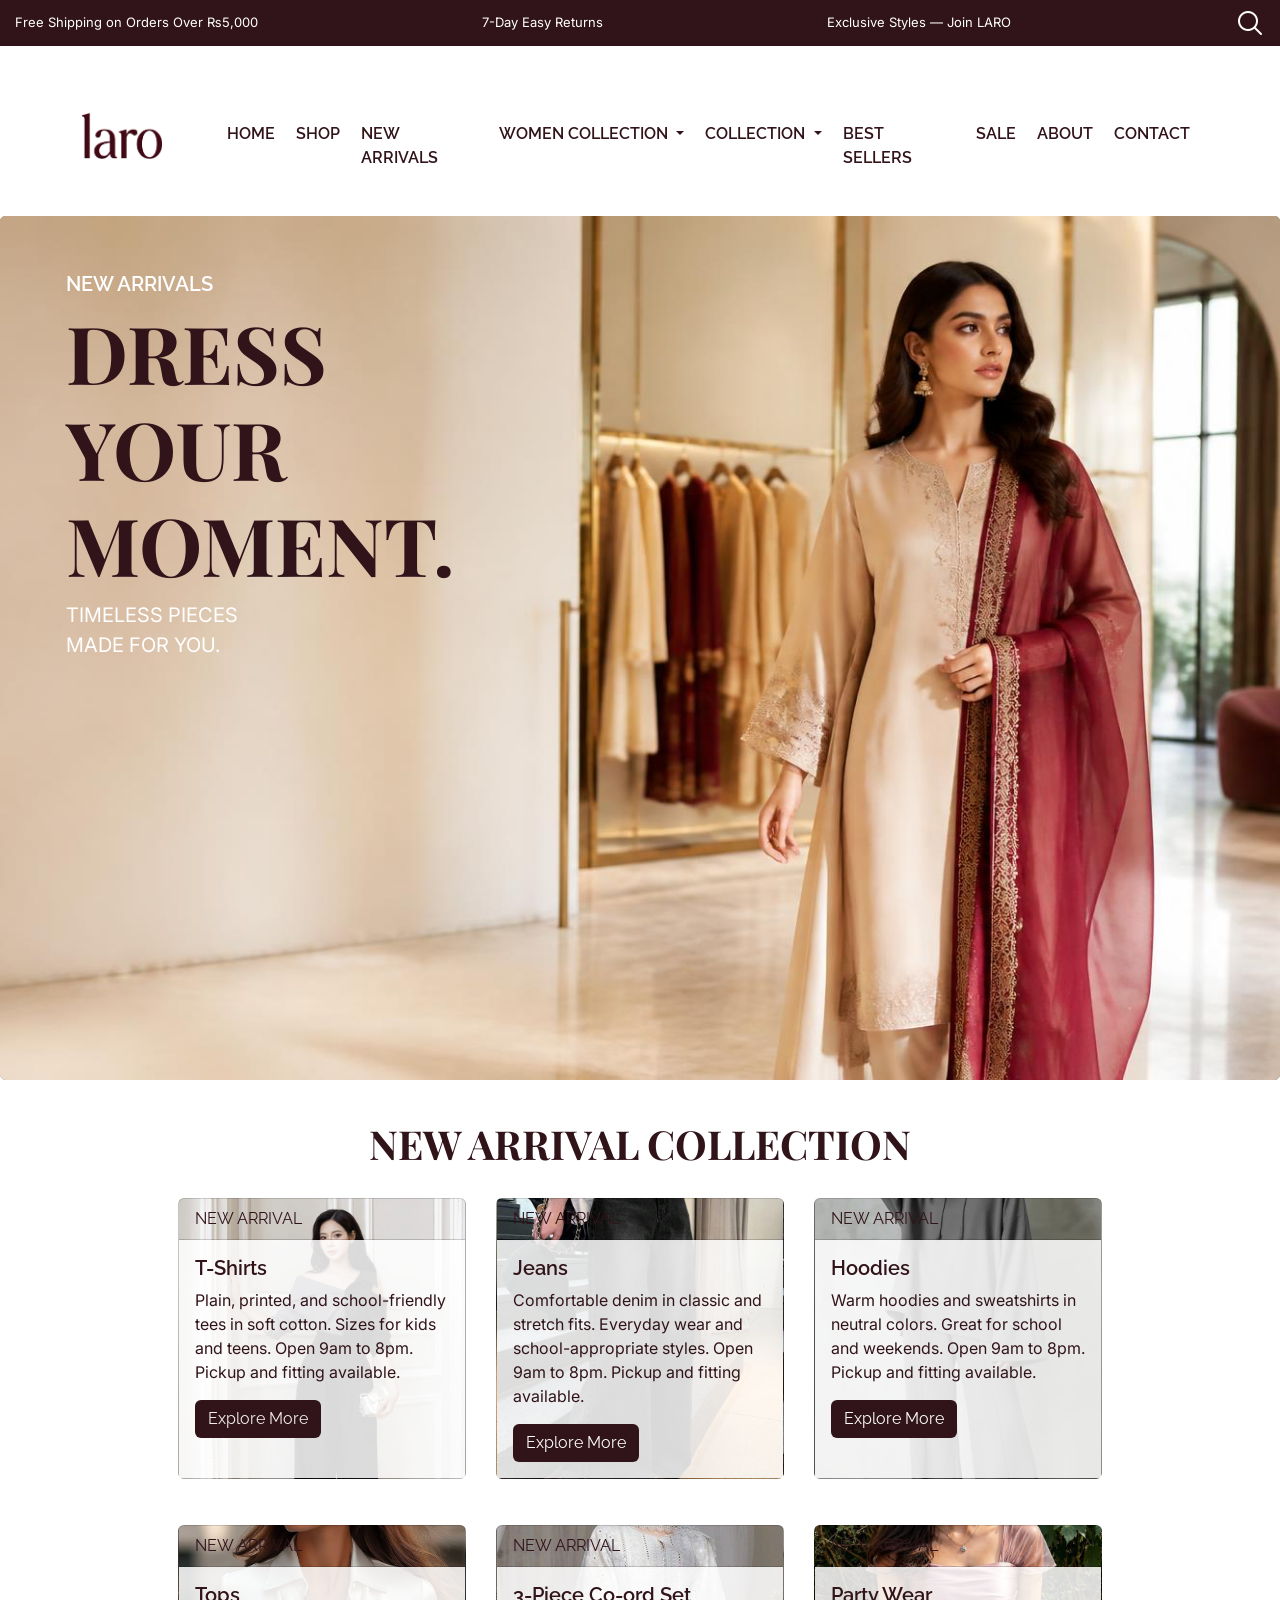
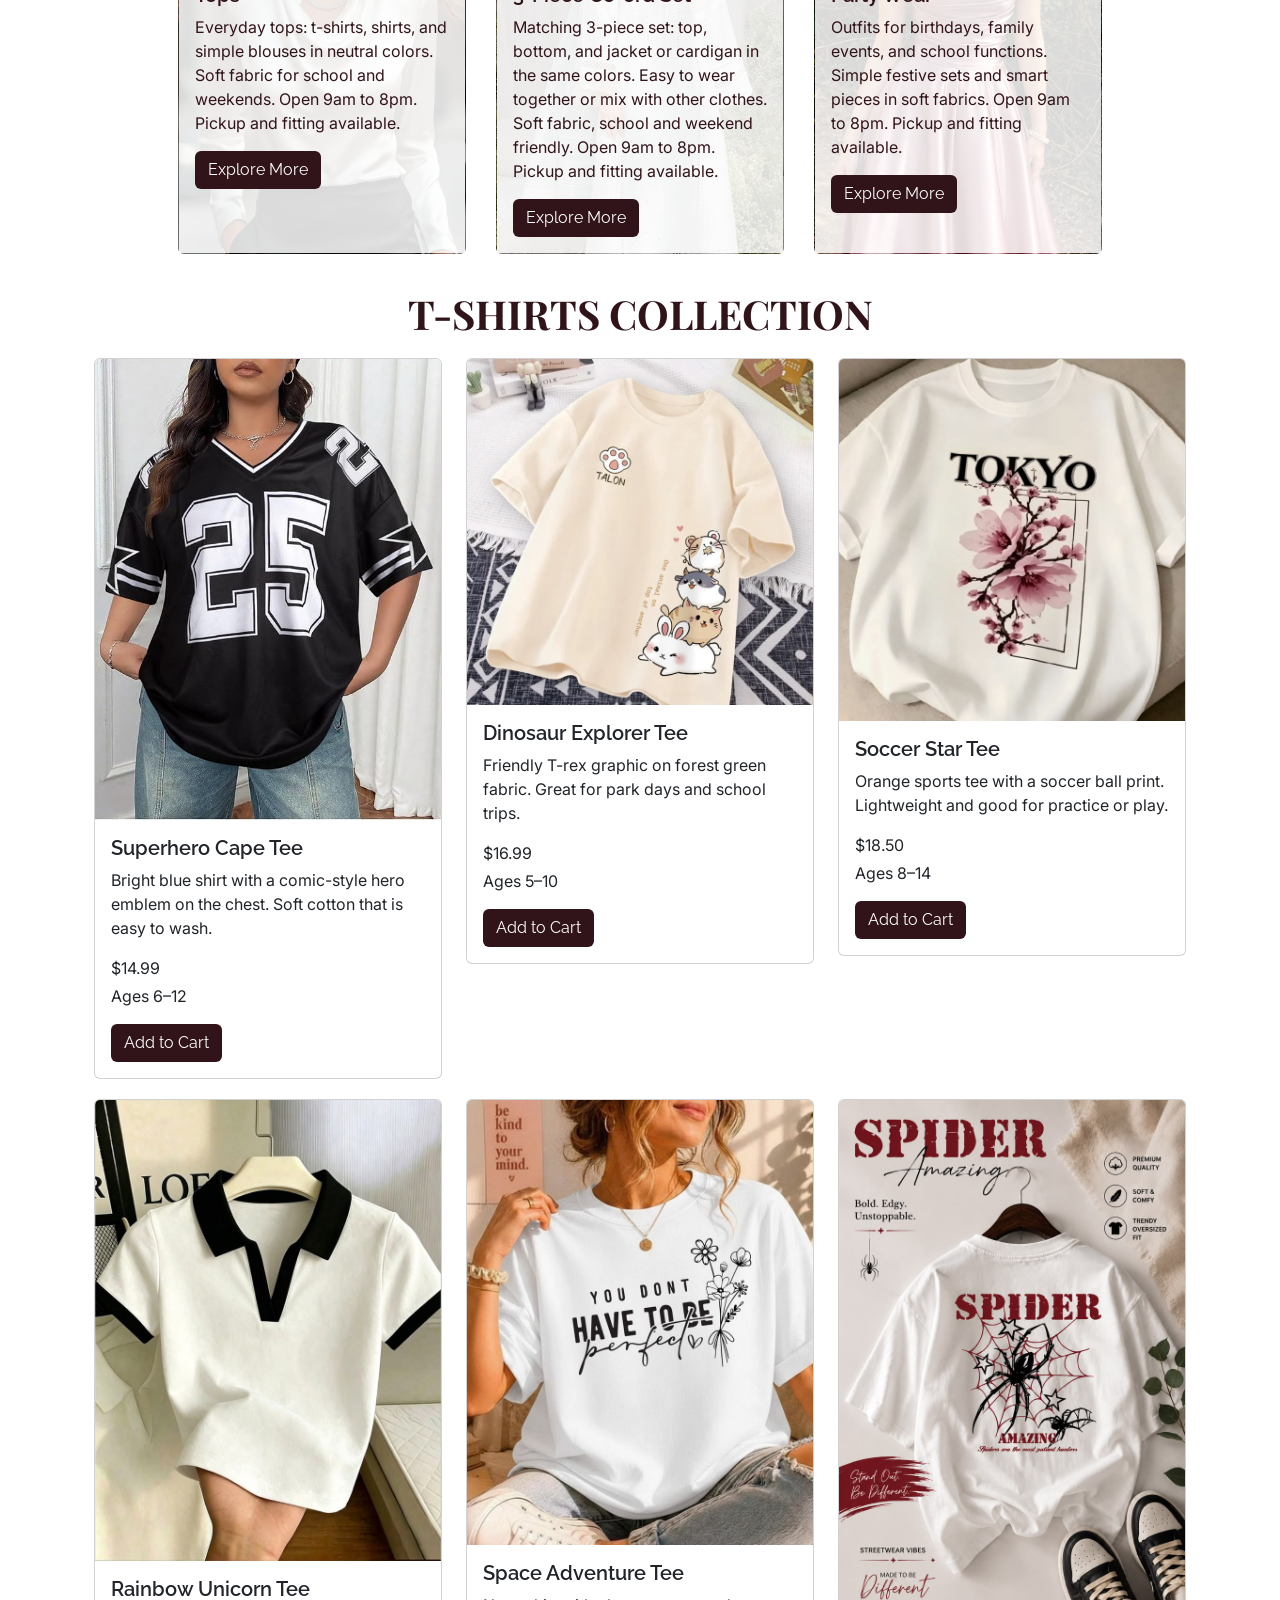
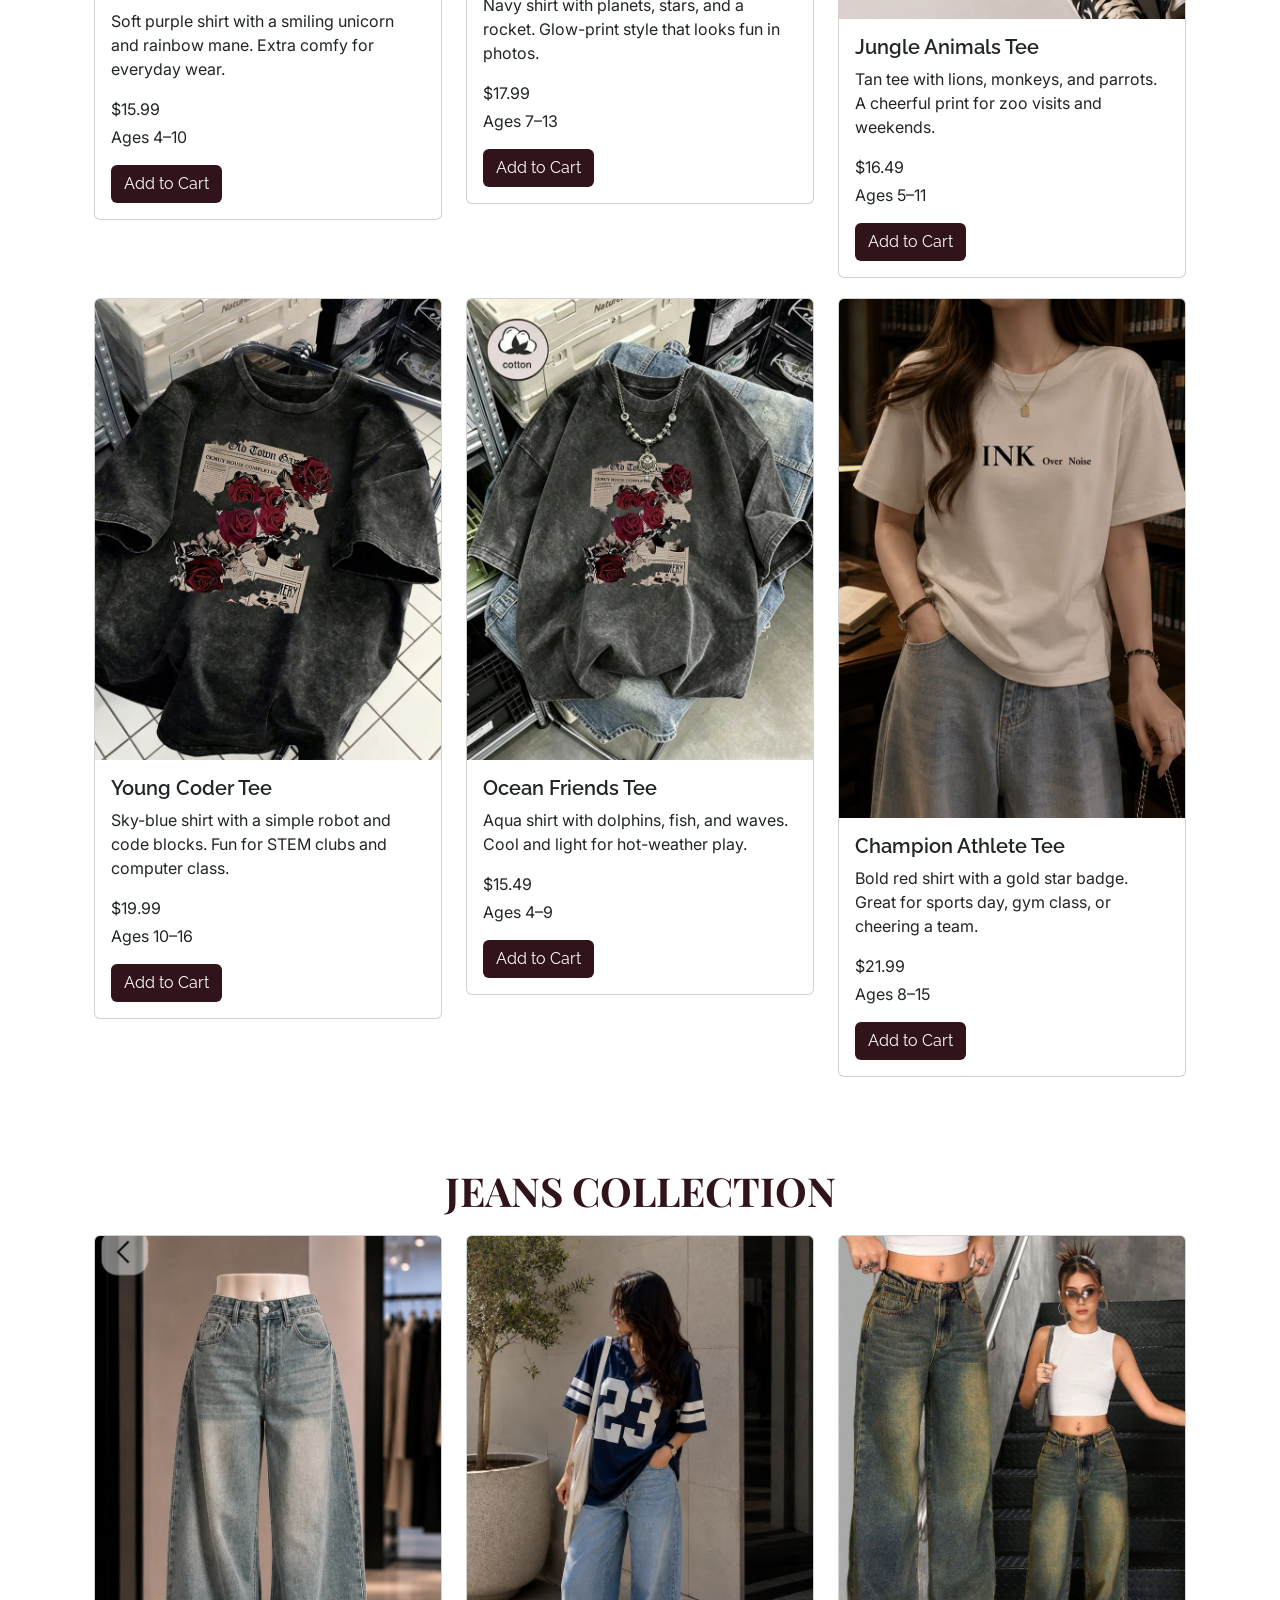
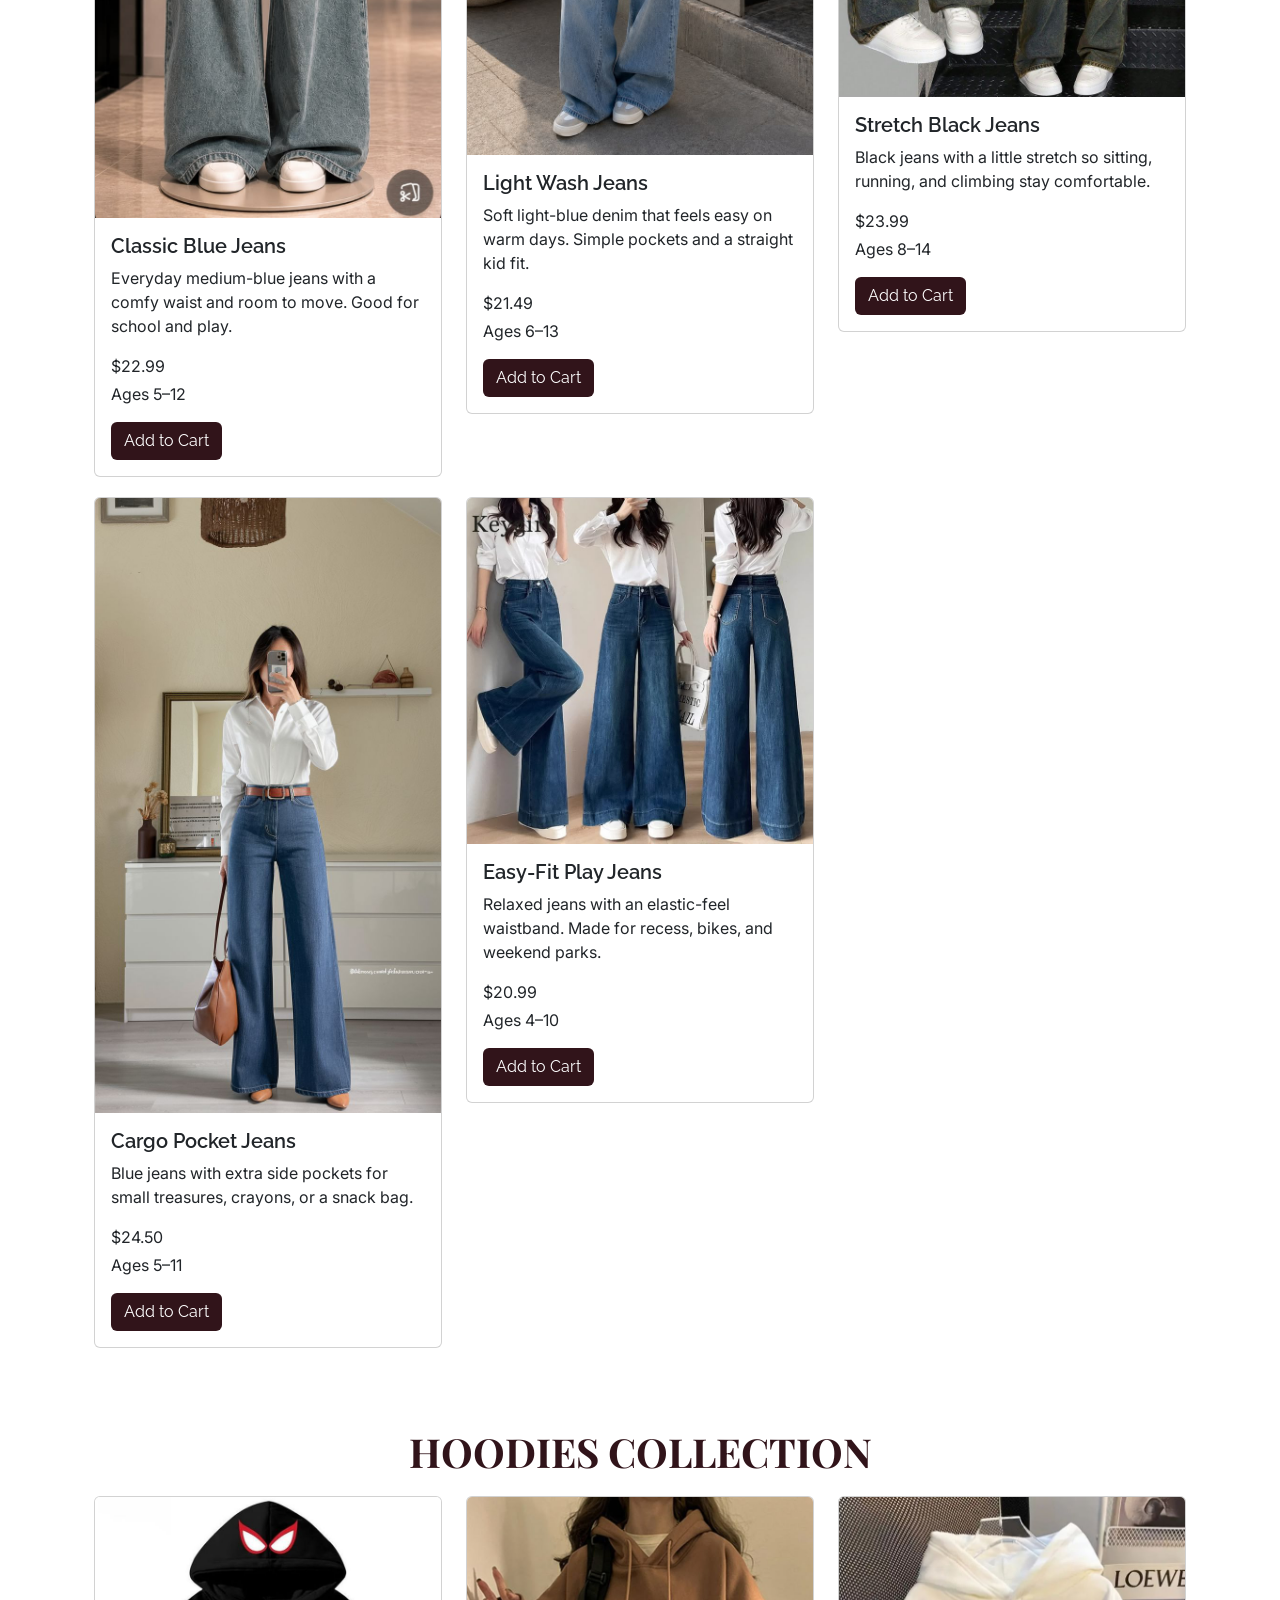
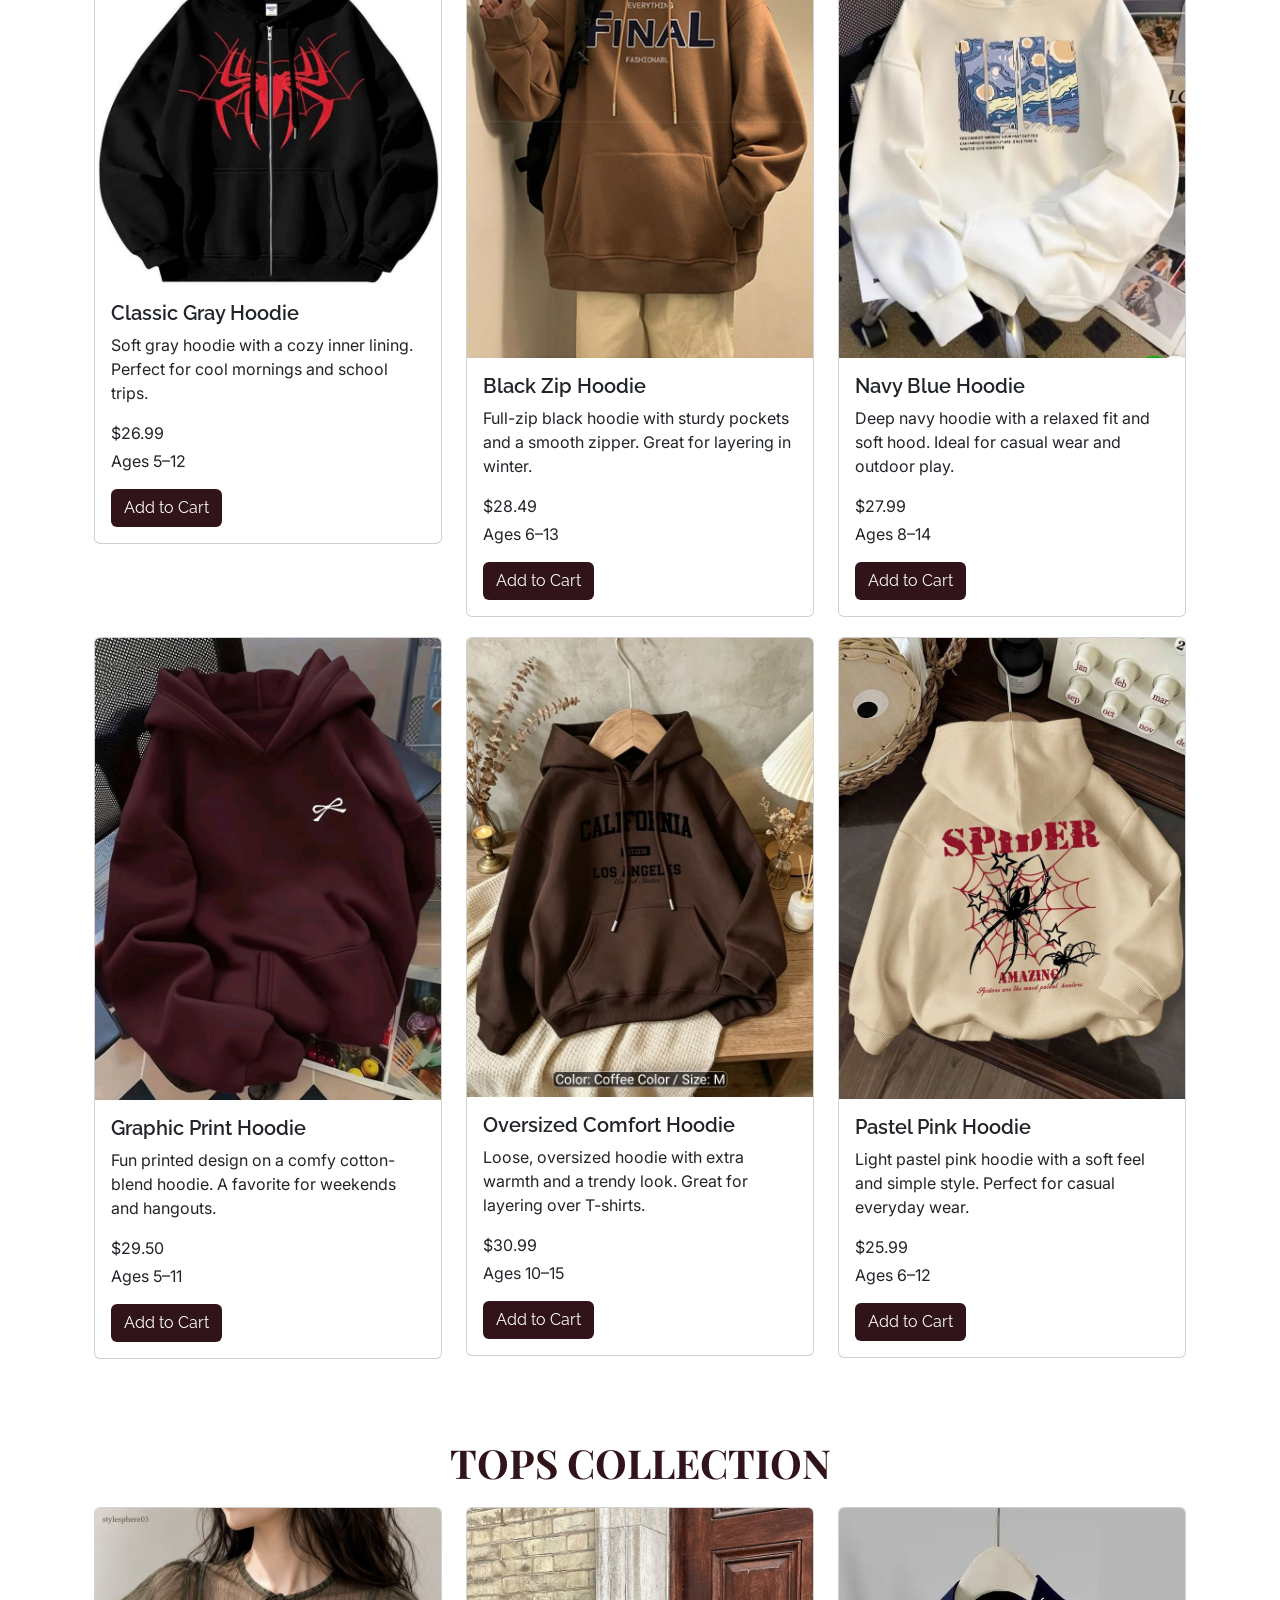
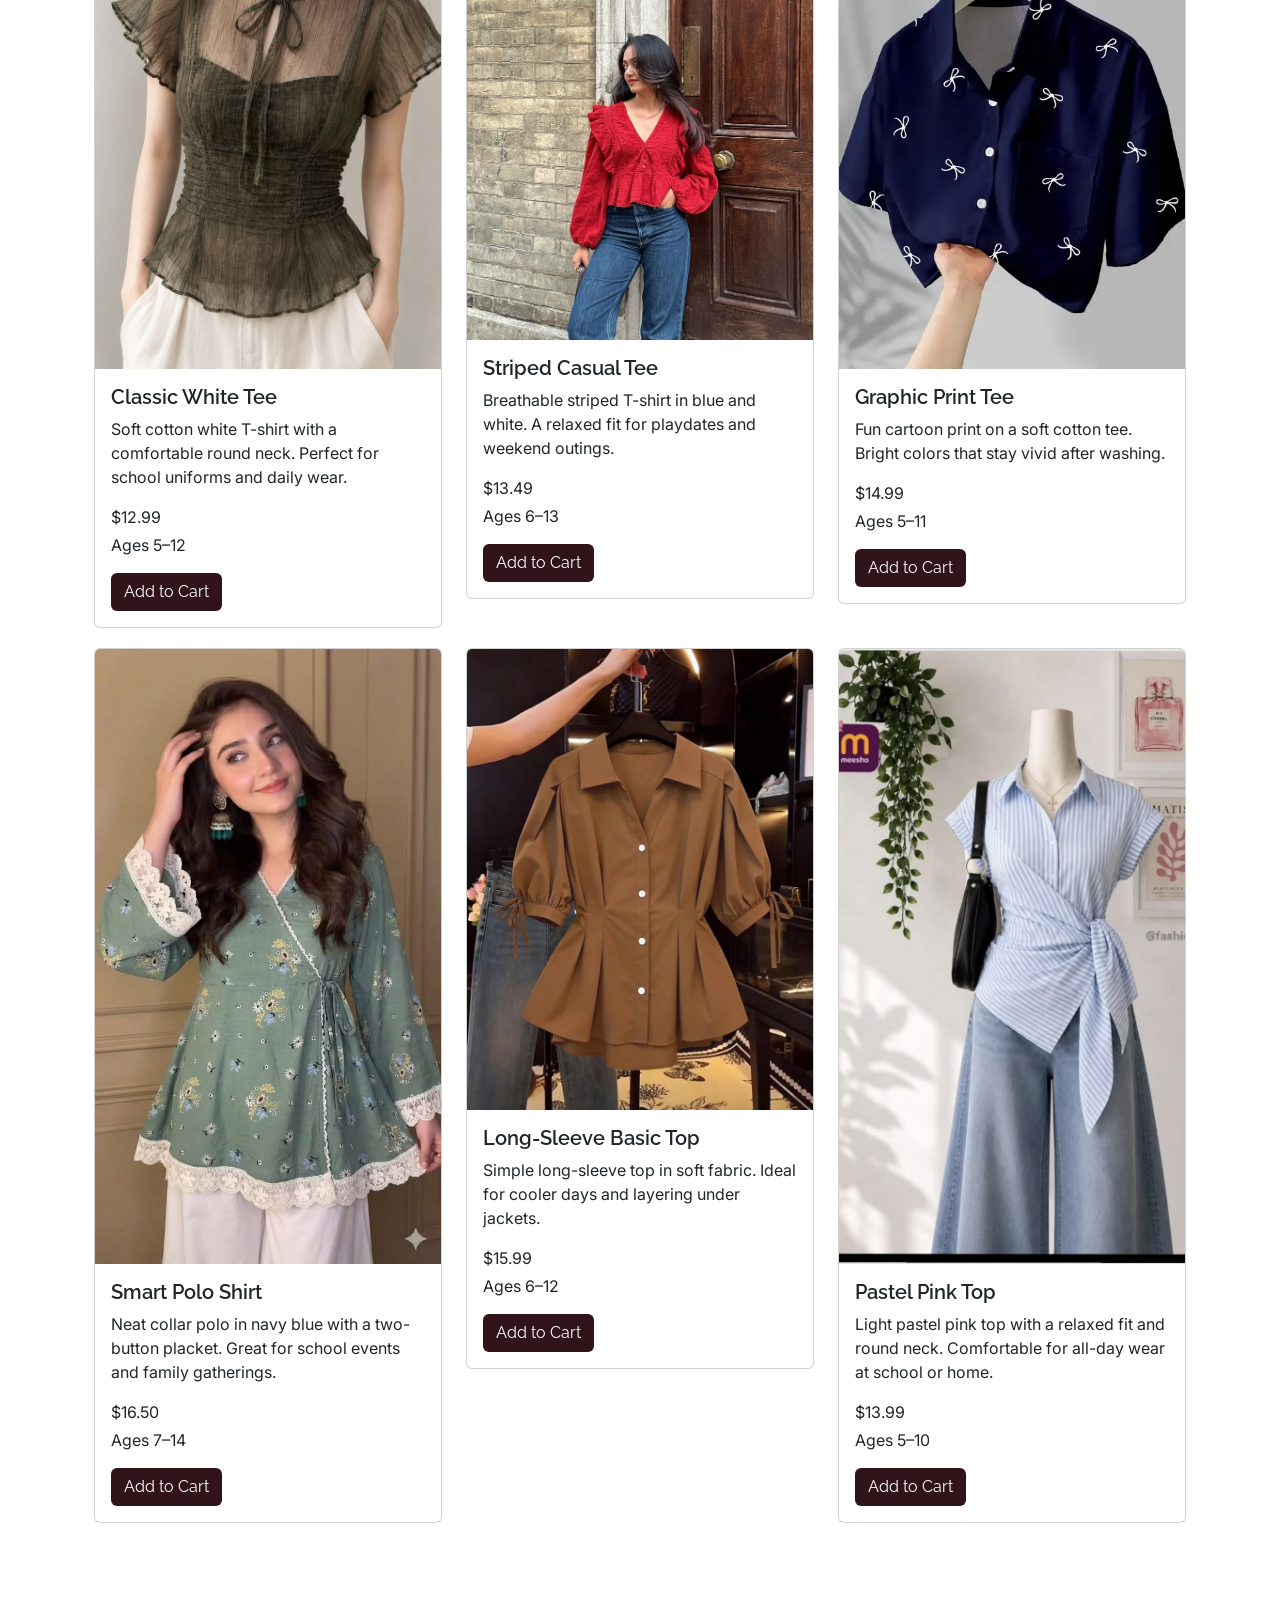
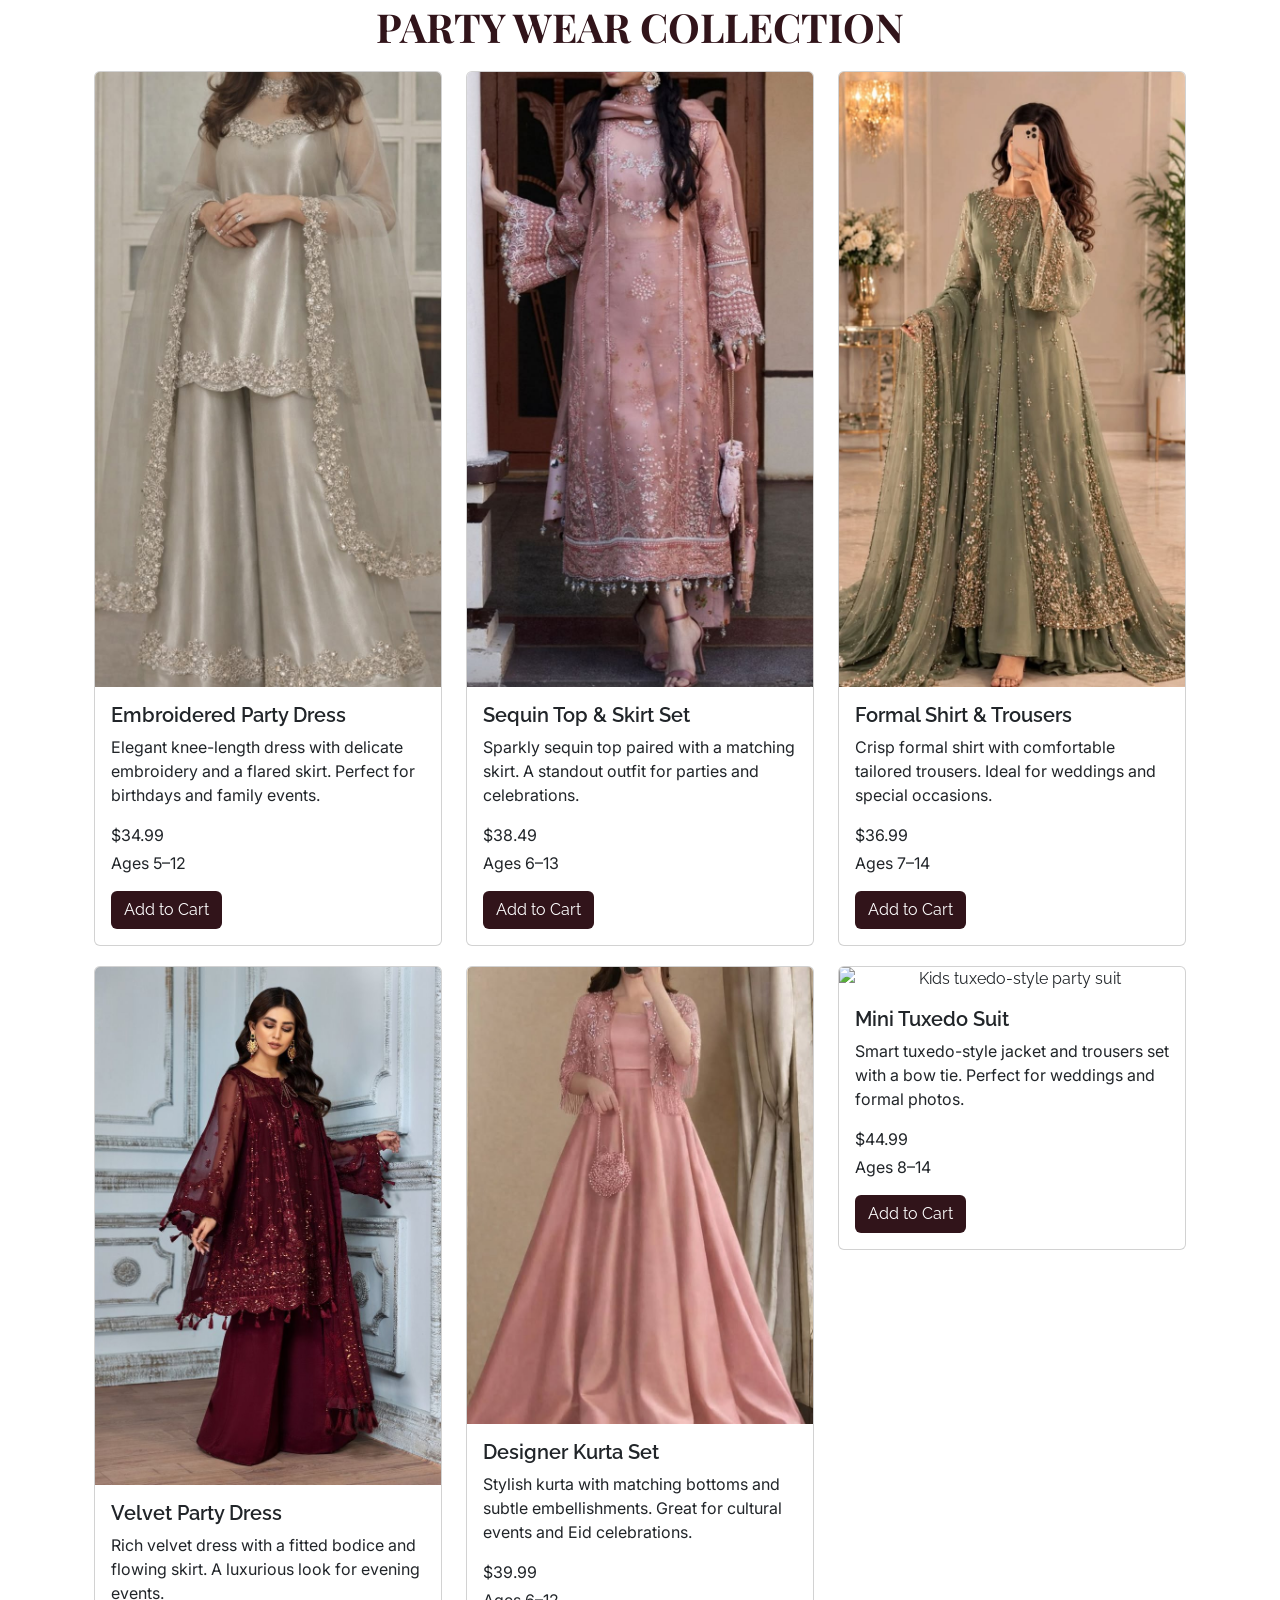
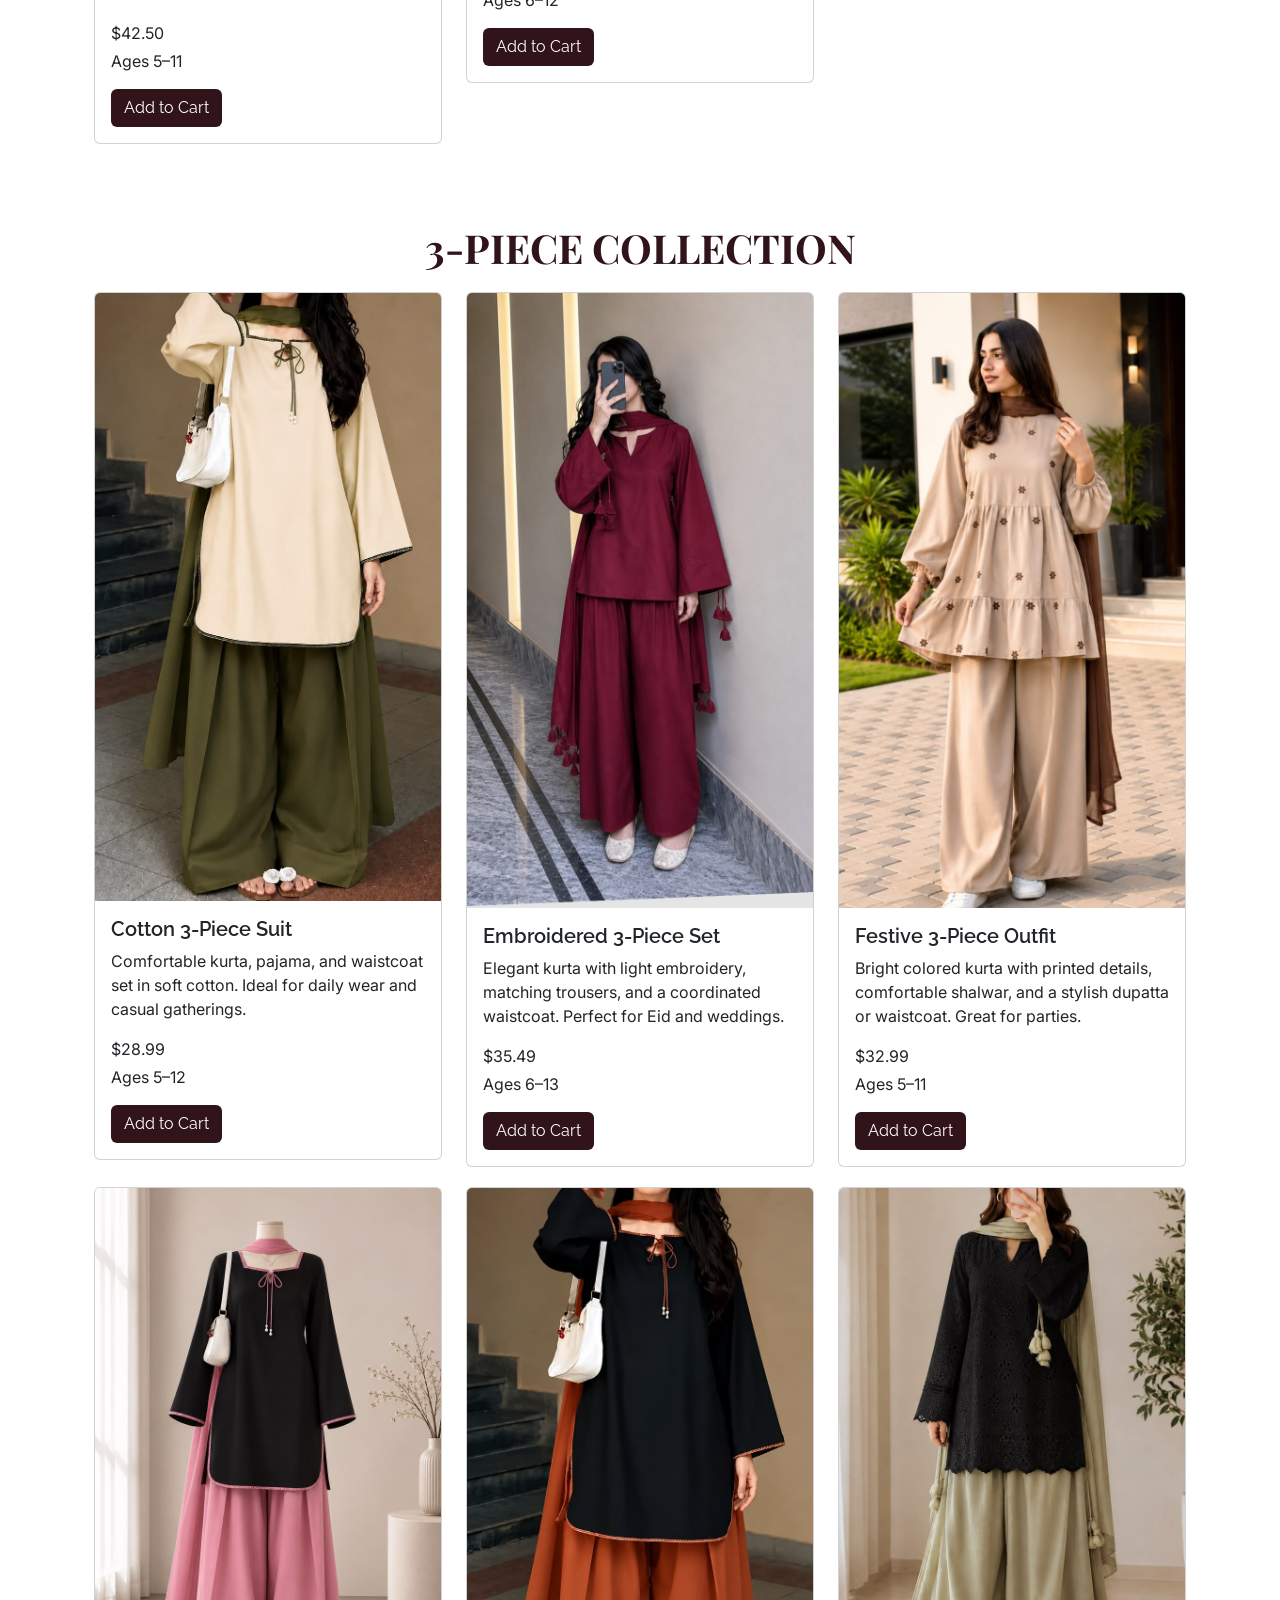
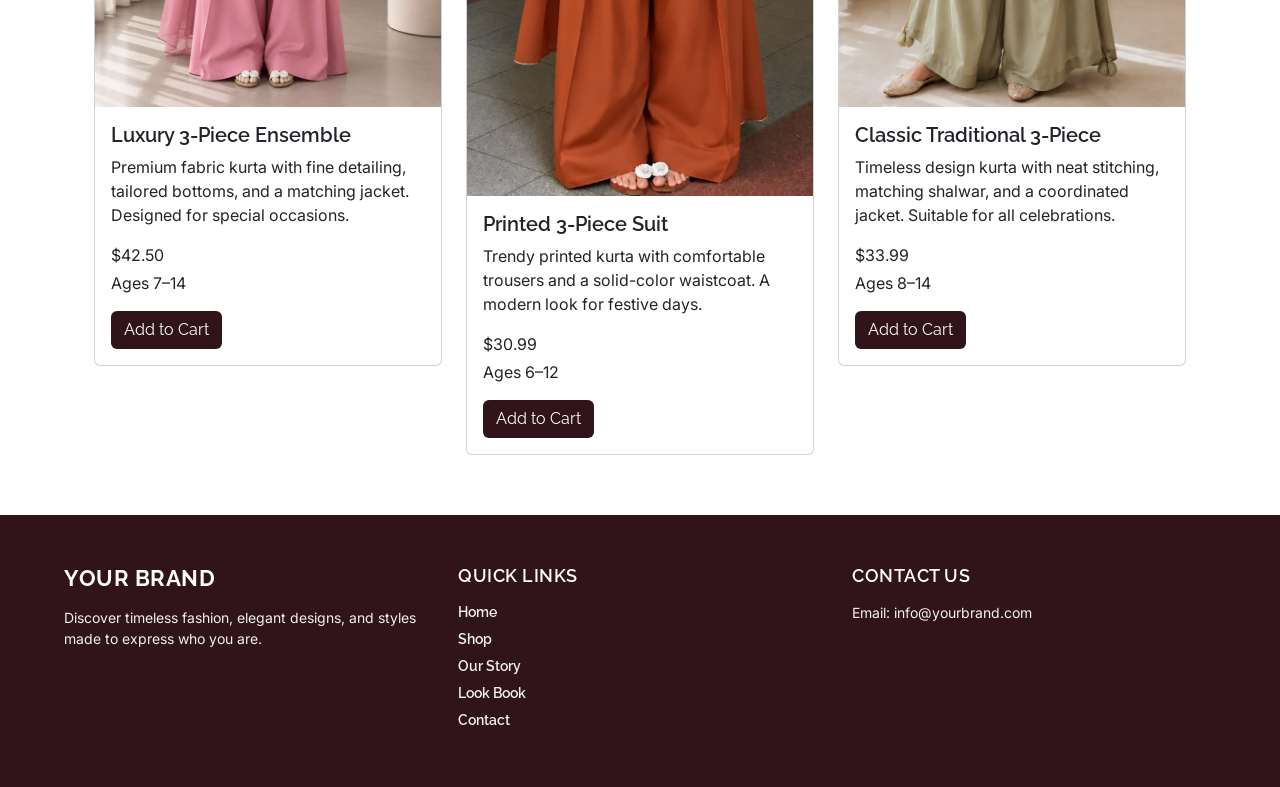
==== commit af7a083c: "Implement feature X to enhance user experience and optimize performance" ====
--- a/NEW ARRAIVAL.HTML
+++ b/NEW ARRAIVAL.HTML
@@ -3,992 +3,1175 @@
   <head>
     <meta charset="utf-8">
     <meta name="viewport" content="width=device-width, initial-scale=1">
-    <title>Bootstrap demo</title>
-    <link href="https://cdn.jsdelivr.net/npm/bootstrap@5.3.8/dist/css/bootstrap.min.css" rel="stylesheet" integrity="sha384-sRIl4kxILFvY47J16cr9ZwB07vP4J8+LH7qKQnuqkuIAvNWLzeN8tE5YBujZqJLB" crossorigin="anonymous">
+    <title>Your Brand</title>
+
+    <link
+      href="https://cdn.jsdelivr.net/npm/bootstrap@5.3.8/dist/css/bootstrap.min.css"
+      rel="stylesheet"
+      integrity="sha384-sRIl4kxILFvY47J16cr9ZwB07vP4J8+LH7qKQnuqkuIAvNWLzeN8tE5YBujZqJLB"
+      crossorigin="anonymous"
+    >
+
+    <style>
+      @import url('https://fonts.googleapis.com/css2?family=Dancing+Script:wght@400;500;600;700&family=Inter:wght@400;500;600;700&family=Playfair+Display:ital,wght@0,400;0,500;0,600;0,700;1,400;1,500;1,600;1,700&family=Raleway:wght@400;500;600;700&family=Roboto:wght@400;500;700&family=Pacifico&display=swap');
+
+      * {
+        margin: 0;
+        padding: 0;
+        box-sizing: border-box;
+      }
+
+      body {
+        font-family: 'Raleway', sans-serif;
+      }
+
+      /* Main Heading */
+      h1 {
+        font-family: 'Playfair Display', serif;
+        font-weight: 700;
+      }
+
+      /* Other Headings */
+      h2, h3, h4, a, h5 {
+        font-family: 'Raleway', sans-serif;
+        font-weight: 600;
+      }
+
+      /* Normal Text */
+      p {
+        font-family: 'Inter', sans-serif;
+      }
+
+      /* Buttons */
+      button {
+        font-family: 'Inter', sans-serif;
+      }
+
+      .top-bar {
+        width: 100%;
+        display: flex;
+        justify-content: space-between;
+        align-items: center;
+        background-color: #31141A;
+        color: white;
+        margin: 0;
+        padding: 8px 15px;
+      }
+
+      .top-bar p {
+        margin: 0;
+        font-size: 13px;
+      }
+
+      /* LOGO */
+      .container a img {
+        width: 80px;
+        color: #31141A;
+        transition: 0.3s ease;
+      }
+
+      .nav-link:hover {
+        text-decoration: underline;
+      }
+
+      .dropdown-item:hover {
+        background-color: #31141A;
+        color: white;
+      }
+
+      /* Dropdown items */
+      .navbar .dropdown-item {
+        color: #4a3838;
+        font-size: 14px;
+        font-weight: 400;
+        padding: 10px 15px;
+        border-radius: 8px;
+        transition: all 0.3s ease;
+      }
+
+      /* Hover */
+      .navbar .dropdown-item:hover {
+        background: linear-gradient(90deg, #31141A);
+        color: white;
+        padding-left: 22px;
+      }
+
+      /* Small star */
+      .navbar .dropdown-item::before {
+        content: "✦";
+        color: white;
+        margin-right: 8px;
+        opacity: 0;
+        transition: 0.3s;
+      }
+
+      .navbar .dropdown-item:hover::before {
+        opacity: 1;
+      }
+
+      .nav-item a {
+        font-weight: 600;
+        color: #31141A;
+      }
+
+      @media (max-width: 768px) {
+        .top-bar {
+          flex-direction: column;
+          text-align: center;
+          gap: 8px;
+          padding: 10px;
+        }
+
+        .top-bar p {
+          margin: 0;
+          font-size: 12px;
+        }
+
+        .icons {
+          display: flex;
+          justify-content: center;
+          align-items: center;
+        }
+
+        .icons img {
+          width: 25px;
+        }
+      }
+
+      /* Footer */
+      .FOOTER {
+        background-color: #31141A;
+        color: #ffffff;
+        display: flex;
+        flex-wrap: wrap;
+        justify-content: space-between;
+        gap: 30px;
+        padding: 50px 5%;
+        margin-top: 60px;
+      }
+
+      .FOOTER-BOX {
+        flex: 1 1 200px;
+        min-width: 200px;
+      }
+
+      .FOOTER h2,
+      .FOOTER h3 {
+        color: #ffffff;
+        margin-bottom: 15px;
+        font-size: 18px;
+        letter-spacing: 0.5px;
+      }
+
+      .FOOTER h2 {
+        font-size: 22px;
+        font-weight: 700;
+      }
+
+      .FOOTER p {
+        margin: 6px 0;
+        font-size: 14px;
+        line-height: 1.5;
+        color: #f0f0f0;
+      }
+
+      .FOOTER a {
+        display: block;
+        color: #f0f0f0;
+        text-decoration: none;
+        font-size: 14px;
+        margin: 6px 0;
+        transition: color 0.2s ease;
+      }
+
+      .FOOTER a:hover {
+        color: #ffc107;
+      }
+
+      .COPYRIGHT {
+        background-color: #220e14;
+        color: #ffffff;
+        text-align: center;
+        padding: 15px;
+        font-size: 13px;
+      }
+
+      .COPYRIGHT p {
+        margin: 0;
+      }
+    </style>
   </head>
-  <style>
-    
-
-@import url('https://fonts.googleapis.com/css2?family=Dancing+Script:wght@400;500;600;700&family=Inter:wght@400;500;600;700&family=Playfair+Display:ital,wght@0,400;0,500;0,600;0,700;1,400;1,500;1,600;1,700&family=Raleway:wght@400;500;600;700&family=Roboto:wght@400;500;700&family=Pacifico&display=swap');
-
-* {
-    margin: 0;
-    padding: 0;
-    box-sizing: border-box;
-}
-
-body {
-    font-family: 'Raleway', sans-serif;
-}
-
-/* Main Heading */
-h1 {
-    font-family: 'Playfair Display', serif;
-    font-weight: 700;
-}
-
-/* Other Headings */
-h2, h3, h4 ,a ,H5{
-    font-family: 'Raleway', sans-serif;
-    font-weight: 600;
-}
-
-/* Normal Text */
-p {
-    font-family: 'Inter', sans-serif;
-}
-
-
-
-
-/* Buttons */
-button {
-    font-family: 'Inter', sans-serif;
-}
-
-.top-bar {
-    width: 100%;
-    display: flex;
-    justify-content: space-between;
-    align-items: center;
-    background-color: #31141A;
-    color: white;
-    margin: 0;
-    padding: 8px 15px;
-}
-
-
-
-
-
-
-
-
-
-.top-bar p {
-    margin: 0;
-    font-size: 13px;
-}
-
-/* LOGO */
-.container a img {
-    width: 80px;
-    color: #31141A;
-    transition: 0.3s ease;
-}
-
-
-
-.nav-link:hover{
-    text-decoration: underline;
-}
-
-.dropdown-item
-
-a :hover{
-background-color: #31141A;
-}
-
-
-/* Dropdown items */
-.navbar .dropdown-item {
-    color: #4a3838;
-    font-size: 14px;
-    font-weight: 400;
-    padding: 10px 15px;
-    border-radius: 8px;
-    transition: all 0.3s ease;
-}
-
-/* Hover */
-.navbar .dropdown-item:hover {
-    background: linear-gradient(
-        90deg,
-      #31141A
-    );
-    color: white;
-    padding-left: 22px;
-}
-
-/* Small star */
-.navbar .dropdown-item::before {
-    content: "✦";
-    color:white;
-    margin-right: 8px;
-    opacity: 0;
-    transition: 0.3s;
-}
-
-.navbar .dropdown-item:hover::before {
-    opacity: 1;
-}
-
-
-.dropdown-item::before {
-    content: "✦";
-    color:white;
-    margin-right: 8px;
-    opacity: 0;
-    transition: 0.3s;
-}
-
-.nav-item a{
-    font-weight: 40px;
-    color:#31141A;
-}
-@media (max-width: 768px) {
-
-    .top-bar {
-        flex-direction: column;
-        text-align: center;
-        gap: 8px;
-        padding: 10px;
-    }
-
-    .top-bar p {
-        margin: 0;
-        font-size: 12px;
-    }
-
-    .icons {
-        display: flex;
-        justify-content: center;
-        align-items: center;
-    }
-
-    .icons img {
-        width: 25px;
-    }
-}
-
-  </style>
+
   <body>
-
-    <!-- bannar start  -->
-<!-- top bar start -->
-<div class="top-bar">
-    <p>Free Shipping on Orders Over ₨5,000</p>
-    <p>7-Day Easy Returns</p>
-    <p>Exclusive Styles — Join LARO</p>
-
-    <div class="icons">
-      <a href=""><img src="search.png" width="30px"></a>
-      
-
-
+    <!-- Top bar start -->
+    <div class="top-bar">
+      <p>Free Shipping on Orders Over ₨5,000</p>
+      <p>7-Day Easy Returns</p>
+      <p>Exclusive Styles — Join LARO</p>
+
+      <div class="icons">
+        <a href=""><img src="search.png" width="30px" alt="Search"></a>
+      </div>
     </div>
-</div>
-<!-- top bar end -->
-     <!-- bannar end -->
-<!-- navbar start -->
-<nav class="navbar navbar-expand-lg" style="margin-top:40px;">
-
-  <div class="container">
-
-    <a class="navbar-brand" href="#"><img src="l2.png" ></a>
-
-    <button class="navbar-toggler" type="button"
-      data-bs-toggle="collapse"
-      data-bs-target="#navbarNavDropdown"
-      aria-controls="navbarNavDropdown"
-      aria-expanded="false"
-      aria-label="Toggle navigation">
-
-      <span class="navbar-toggler-icon"></span>
-
-    </button>
-
-    <div class="collapse navbar-collapse" id="navbarNavDropdown" style="margin-left: 41px;">
-
-      <ul class="navbar-nav" style="margin-top: 20px; gap: 5px; ">
-
-        <!-- HOME -->
-        <li class="nav-item"  style="font-weight: bold;">
-          <a class="nav-link active" aria-current="page" href="index.html" style="color: #31141A;" >HOME</a>
-        </li>
-
-        <!-- SHOP -->
-        <li class="nav-item">
-          <a class="nav-link" href="shop.html">SHOP</a>
-        </li>
-
-        <!-- NEW ARRIVALS -->
-        <li class="nav-item">
-          <a class="nav-link" href="NEW ARRAIVAL.HTML">NEW ARRIVALS</a>
-        </li>
-
-        <!-- WOMEN COLLECTION -->
-        <li class="nav-item dropdown">
-
-          <a class="nav-link dropdown-toggle"
-            href="#"
-            role="button"
-            data-bs-toggle="dropdown"
-            aria-expanded="false">
-
-            WOMEN COLLECTION
-
+    <!-- Top bar end -->
+
+    <!-- Navbar start -->
+    <nav class="navbar navbar-expand-lg" style="margin-top: 40px;">
+      <div class="container">
+        <a class="navbar-brand" href="#"><img src="l2.png" alt="Logo"></a>
+
+        <button
+          class="navbar-toggler"
+          type="button"
+          data-bs-toggle="collapse"
+          data-bs-target="#navbarNavDropdown"
+          aria-controls="navbarNavDropdown"
+          aria-expanded="false"
+          aria-label="Toggle navigation"
+        >
+          <span class="navbar-toggler-icon"></span>
+        </button>
+
+        <div class="collapse navbar-collapse" id="navbarNavDropdown" style="margin-left: 41px;">
+          <ul class="navbar-nav" style="margin-top: 20px; gap: 5px;">
+            <li class="nav-item" style="font-weight: bold;">
+              <a class="nav-link active" aria-current="page" href="index.html" style="color: #31141A;">HOME</a>
+            </li>
+
+            <li class="nav-item">
+              <a class="nav-link" href="shop.html">SHOP</a>
+            </li>
+
+            <li class="nav-item">
+              <a class="nav-link" href="NEW ARRAIVAL.HTML">NEW ARRIVALS</a>
+            </li>
+
+            <li class="nav-item dropdown">
+              <a
+                class="nav-link dropdown-toggle"
+                href="#"
+                role="button"
+                data-bs-toggle="dropdown"
+                aria-expanded="false"
+              >
+                WOMEN COLLECTION
+              </a>
+
+              <ul class="dropdown-menu">
+                <li><a class="dropdown-item" href="#">Dresses</a></li>
+                <li><a class="dropdown-item" href="#">2-Piece Suits</a></li>
+                <li><a class="dropdown-item" href="#">3-Piece Suits</a></li>
+                <li><a class="dropdown-item" href="#">Tops</a></li>
+                <li><a class="dropdown-item" href="#">Party Wear</a></li>
+                <li><a class="dropdown-item" href="#">Casual Wear</a></li>
+                <li><a class="dropdown-item" href="#">Abayas</a></li>
+                <li><a class="dropdown-item" href="#">Co-Ord Sets</a></li>
+              </ul>
+            </li>
+
+            <li class="nav-item dropdown">
+              <a
+                class="nav-link dropdown-toggle"
+                href="#"
+                role="button"
+                data-bs-toggle="dropdown"
+                aria-expanded="false"
+              >
+                COLLECTION
+              </a>
+
+              <ul class="dropdown-menu">
+                <li><a class="dropdown-item" href="#">New Collection</a></li>
+                <li><a class="dropdown-item" href="#">Summer Collection</a></li>
+                <li><a class="dropdown-item" href="#">Festive Collection</a></li>
+                <li><a class="dropdown-item" href="#">Signature Collection</a></li>
+              </ul>
+            </li>
+
+            <li class="nav-item">
+              <a class="nav-link" href="#">BEST SELLERS</a>
+            </li>
+
+            <li class="nav-item">
+              <a class="nav-link" href="#">SALE</a>
+            </li>
+
+            <li class="nav-item">
+              <a class="nav-link" href="#">ABOUT</a>
+            </li>
+
+            <li class="nav-item">
+              <a class="nav-link" href="#">CONTACT</a>
+            </li>
+          </ul>
+        </div>
+      </div>
+    </nav>
+    <!-- Navbar end -->
+
+    <!-- Banner start -->
+    <div class="card text-bg-dark" style="border: none; margin-top: 30px;">
+      <img
+        src="ARRAIVALBANNAR2.jpg"
+        class="card-img"
+        alt="Banner"
+        style="height: 96vh; object-fit: cover;"
+      >
+      <div class="card-img-overlay" style="margin-top: 40px; margin-left: 50px;">
+        <h5 style="color: white;">NEW ARRIVALS</h5>
+        <h1 class="card-title" style="font-size: 80px; color: #31141A;">
+          DRESS<br>YOUR<br>MOMENT.
+        </h1>
+        <p class="card-text" style="font-size: 20px; color: white;">
+          TIMELESS PIECES<br>MADE FOR YOU.
+        </p>
+      </div>
+    </div>
+    <!-- Banner end -->
+
+    <h1 style="text-align: center; margin-top: 40px; color: #31141A;">
+      NEW ARRIVAL COLLECTION
+    </h1>
+
+    <div
+      class="container"
+      style="display: flex; align-items: stretch; justify-content: center; gap: 30px; margin-top: 30px; flex-wrap: wrap;"
+    >
+      <div
+        class="card mb-3"
+        style="max-width: 18rem; background-image: url('P (2).jpg'); background-size: cover; background-position: center;"
+      >
+        <div class="card-header" style="color: #31141A;">NEW ARRIVAL</div>
+        <div class="card-body" style="background: rgba(255,255,255,0.85);">
+          <h5 class="card-title" style="color: #31141A;">T-Shirts</h5>
+          <p class="card-text" style="color: #31141A;">
+            Plain, printed, and school-friendly tees in soft cotton. Sizes for kids and teens. Open 9am to 8pm. Pickup and fitting available.
+          </p>
+
+          <a href="#T-SHIRT">
+            <button type="button" class="btn" style="background-color: #31141A; color: rgb(243, 238, 238);">
+              Explore More
+            </button>
           </a>
-
-          <ul class="dropdown-menu" >
-
-            <li><a class="dropdown-item" href="#">Dresses</a></li>
-            <li><a class="dropdown-item" href="#">2-Piece Suits</a></li>
-            <li><a class="dropdown-item" href="#">3-Piece Suits</a></li>
-            <li><a class="dropdown-item" href="#">Tops</a></li>
-            <li><a class="dropdown-item" href="#">Party Wear</a></li>
-            <li><a class="dropdown-item" href="#">Casual Wear</a></li>
-            <li><a class="dropdown-item" href="#">Abayas</a></li>
-            <li><a class="dropdown-item" href="#">Co-Ord Sets</a></li>
-
-          </ul>
-
-        </li>
-
-        <!-- COLLECTION -->
-        <li class="nav-item dropdown">
-
-          <a class="nav-link dropdown-toggle"
-            href="#"
-            role="button"
-            data-bs-toggle="dropdown"
-            aria-expanded="false">
-
-            COLLECTION
-
+        </div>
+      </div>
+
+      <div
+        class="card mb-3"
+        style="max-width: 18rem; background-image: url(JENS.jpg); background-size: cover; background-position: center;"
+      >
+        <div class="card-header" style="color: #31141A;">NEW ARRIVAL</div>
+        <div class="card-body" style="background: rgba(255,255,255,0.85);">
+          <h5 class="card-title" style="color: #31141A;">Jeans</h5>
+          <p class="card-text" style="color: #31141A;">
+            Comfortable denim in classic and stretch fits. Everyday wear and school-appropriate styles. Open 9am to 8pm. Pickup and fitting available.
+          </p>
+
+          <a href="#JEANS">
+            <button type="button" class="btn" style="background-color: #31141A; color: white;">
+              Explore More
+            </button>
           </a>
-
-          <ul class="dropdown-menu">
-
-            <li><a class="dropdown-item" href="#">New Collection</a></li>
-            <li><a class="dropdown-item" href="#">Summer Collection</a></li>
-            <li><a class="dropdown-item" href="#">Festive Collection</a></li>
-            <li><a class="dropdown-item" href="#">Signature Collection</a></li>
-
-          </ul>
-
-        </li>
-
-        <!-- BEST SELLERS -->
-        <li class="nav-item">
-          <a class="nav-link" href="#">BEST SELLERS</a>
-        </li>
-
-        <!-- SALE -->
-        <li class="nav-item">
-          <a class="nav-link" href="#">SALE</a>
-        </li>
-
-        <!-- ABOUT -->
-        <li class="nav-item">
-          <a class="nav-link" href="#">ABOUT</a>
-        </li>
-
-        <!-- CONTACT -->
-        <li class="nav-item">
-          <a class="nav-link" href="#">CONTACT</a>
-        </li>
-
-      </ul>
-
+        </div>
+      </div>
+
+      <div
+        class="card mb-3"
+        style="max-width: 18rem; background-image: url(HODDIE.jpg); background-size: cover; background-position: center;"
+      >
+        <div class="card-header" style="color: #31141A;">NEW ARRIVAL</div>
+        <div class="card-body" style="background: rgba(255,255,255,0.85);">
+          <h5 class="card-title" style="color: #31141A;">Hoodies</h5>
+          <p class="card-text" style="color: #31141A;">
+            Warm hoodies and sweatshirts in neutral colors. Great for school and weekends. Open 9am to 8pm. Pickup and fitting available.
+          </p>
+
+          <a href="#HOODIES">
+            <button type="button" class="btn" style="background-color: #31141A; color: white;">
+              Explore More
+            </button>
+          </a>
+        </div>
+      </div>
+
+      <div
+        class="card mb-3"
+        style="max-width: 18rem; background-image: url('Elegant Wrap Midi Dress With Sheer Sleeves.jpg'); background-size: cover; background-position: center;"
+      >
+        <div class="card-header" style="color: #31141A;">NEW ARRIVAL</div>
+        <div class="card-body" style="background: rgba(255,255,255,0.85);">
+          <h5 class="card-title" style="color: #31141A;">Tops</h5>
+          <p class="card-text" style="color: #31141A;">
+            Everyday tops: t-shirts, shirts, and simple blouses in neutral colors. Soft fabric for school and weekends. Open 9am to 8pm. Pickup and fitting available.
+          </p>
+
+          <a href="#TOPS">
+            <button type="button" class="btn" style="background-color: #31141A; color: white;">
+              Explore More
+            </button>
+          </a>
+        </div>
+      </div>
+
+      <div
+        class="card mb-3"
+        style="max-width: 18rem; background-image: url('Eid collection.jpg'); background-size: cover; background-position: center;"
+      >
+        <div class="card-header" style="color: #31141A;">NEW ARRIVAL</div>
+        <div class="card-body" style="background: rgba(255,255,255,0.85);">
+          <h5 class="card-title" style="color: #31141A;">3-Piece Co-ord Set</h5>
+          <p class="card-text" style="color: #31141A;">
+            Matching 3-piece set: top, bottom, and jacket or cardigan in the same colors. Easy to wear together or mix with other clothes. Soft fabric, school and weekend friendly. Open 9am to 8pm. Pickup and fitting available.
+          </p>
+
+          <a href="#THREE-PIECE">
+            <button type="button" class="btn" style="background-color: #31141A; color: white;">
+              Explore More
+            </button>
+          </a>
+        </div>
+      </div>
+
+      <div
+        class="card mb-3"
+        style="max-width: 18rem; background-image: url('Elegant Rose Pink Satin Dress.jpg'); background-size: cover; background-position: center;"
+      >
+        <div class="card-header" style="color: #31141A;">NEW ARRIVAL</div>
+        <div class="card-body" style="background: rgba(255,255,255,0.85);">
+          <h5 class="card-title" style="color: #31141A;">Party Wear</h5>
+          <p class="card-text" style="color: #31141A;">
+            Outfits for birthdays, family events, and school functions. Simple festive sets and smart pieces in soft fabrics. Open 9am to 8pm. Pickup and fitting available.
+          </p>
+
+          <a href="#PARTY-WEAR">
+            <button type="button" class="btn" style="background-color: #31141A; color: white;">
+              Explore More
+            </button>
+          </a>
+        </div>
+      </div>
     </div>
 
-  </div>
-
-</nav>
-<!-- navbar end -->
- <!-- navbar end -->
-<!-- BANNAR START -->
- <div class="card text-bg-dark" style="border: NONE; margin-top: 30PX;">
-  <img src="ARRAIVALBANNAR2.jpg" class="card-img" alt="..." style="height: 96VH; object-fit: cover;">
-  <div class="card-img-overlay" style="margin-top: 40PX; margin-left: 50PX;">
-    <H5 style="    color: white">NEW ARRIVALS </H5>
-    <h1 class="card-title" style="font-size: 80PX;color: #31141A;">DRESS<BR> YOUR<BR>MOMENT.</h1>
-    <p class="card-text" style="font-size: 20PX;    color: white">TIMELESS PIECES<BR> MABE FOR YOU.</p>
-   
-  </div>
-</div>
- <!-- BANNAR END -->
-
-<H1 style="text-align: center; margin-top:40PX; color: #31141A;">NEW ARRIVAL  COLLECTION</H1>
-
-
-
-
-<div class="container" style="display: flex; align-items: stretch; justify-content: center; gap: 30px; margin-top: 30px; flex-wrap: wrap;">
-
-  <div class="card mb-3" style="max-width: 18rem; background-image: url('P (2).jpg'); background-size: cover; background-position: center;">
-    <div class="card-header" style="color: #31141A;">NEW ARRIVAL</div>
-    <div class="card-body" style="background: rgba(255,255,255,0.85);">
-      <h5 class="card-title" style="color: #31141A;">T-Shirts</h5>
-      <p class="card-text" style="color: #31141A;">Plain, printed, and school-friendly tees in soft cotton. Sizes for kids and teens. Open 9am to 8pm. Pickup and fitting available.</p>
-
-      <A href="#T-SHIRT"> <button type="button" class="btn " style="background-color: #31141A; color: rgb(243, 238, 238);">Explore More</button>
-    </div></A>
-     
-  </div>
-
-  <div class="card mb-3" style="max-width: 18rem; background-image: url(JENS.jpg); background-size: cover; background-position: center;">
-    <div class="card-header" style="color: #31141A;">NEW ARRIVAL</div>
-    <div class="card-body" style="background: rgba(255,255,255,0.85);">
-      <h5 class="card-title" style="color: #31141A;">Jeans</h5>
-      <p class="card-text" style="color: #31141A;">Comfortable denim in classic and stretch fits. Everyday wear and school-appropriate styles. Open 9am to 8pm. Pickup and fitting available.</p>
-      
-      <A href="#JEANS"><button type="button" class="btn "style="background-color: #31141A; color: white;">Explore More</button>  </A>
-    
+    <!-- T-SHIRTS COLLECTION -->
+    <h1 id="T-SHIRT" style="color: #31141A; text-align: center; margin-top: 20px;">
+      T-SHIRTS COLLECTION
+    </h1>
+
+    <!-- Row 1 -->
+    <div class="container-sm" style="margin-top: 20px;">
+      <div class="container text-center">
+        <div class="row g-4">
+          <div class="col-md-4">
+            <div class="card">
+              <img src="shop/T-SHIRT (1).jpg" class="card-img-top" alt="Blue superhero T-shirt">
+              <div class="card-body text-start">
+                <h5 class="card-title">Superhero Cape Tee</h5>
+                <p class="card-text">
+                  Bright blue shirt with a comic-style hero emblem on the chest. Soft cotton that is easy to wash.
+                </p>
+                <p class="mb-1"><span class="price">$14.99</span></p>
+                <p class="mb-3"><span class="age-badge">Ages 6–12</span></p>
+                <a href="#" class="btn btn" style="background-color: #31141A; color: white;">Add to Cart</a>
+              </div>
+            </div>
+          </div>
+
+          <div class="col-md-4">
+            <div class="card">
+              <img src="shop/T-SHIRT (2).jpg" class="card-img-top" alt="Green dinosaur T-shirt">
+              <div class="card-body text-start">
+                <h5 class="card-title">Dinosaur Explorer Tee</h5>
+                <p class="card-text">
+                  Friendly T-rex graphic on forest green fabric. Great for park days and school trips.
+                </p>
+                <p class="mb-1"><span class="price">$16.99</span></p>
+                <p class="mb-3"><span class="age-badge">Ages 5–10</span></p>
+                <a href="#" class="btn btn" style="background-color: #31141A; color: white;">Add to Cart</a>
+              </div>
+            </div>
+          </div>
+
+          <div class="col-md-4">
+            <div class="card">
+              <img src="shop/T-SHIRT (3).jpg" class="card-img-top" alt="Orange soccer T-shirt">
+              <div class="card-body text-start">
+                <h5 class="card-title">Soccer Star Tee</h5>
+                <p class="card-text">
+                  Orange sports tee with a soccer ball print. Lightweight and good for practice or play.
+                </p>
+                <p class="mb-1"><span class="price">$18.50</span></p>
+                <p class="mb-3"><span class="age-badge">Ages 8–14</span></p>
+                <a href="#" class="btn btn" style="background-color: #31141A; color: white;">Add to Cart</a>
+              </div>
+            </div>
+          </div>
+        </div>
+      </div>
     </div>
-  </div>
-
-  <div class="card mb-3" style="max-width: 18rem; background-image: url(HODDIE.jpg); background-size: cover; background-position: center;">
-    <div class="card-header" style="color: #31141A;">NEW ARRIVAL</div>
-    <div class="card-body" style="background: rgba(255,255,255,0.85);">
-      <h5 class="card-title" style="color: #31141A;">Hoodies</h5>
-      <p class="card-text" style="color: #31141A;">Warm hoodies and sweatshirts in neutral colors. Great for school and weekends. Open 9am to 8pm. Pickup and fitting available.</p>
-      <A href="#HOODIES">
-      <button type="button" class="btn "style="background-color: #31141A; color: white;">Explore More</button></A>
+
+    <!-- Row 2 -->
+    <div class="container-sm" style="margin-top: 20px;">
+      <div class="container text-center">
+        <div class="row g-4">
+          <div class="col-md-4">
+            <div class="card">
+              <img src="shop/T-SHIRT (4).jpg" class="card-img-top" alt="Purple unicorn T-shirt">
+              <div class="card-body text-start">
+                <h5 class="card-title">Rainbow Unicorn Tee</h5>
+                <p class="card-text">
+                  Soft purple shirt with a smiling unicorn and rainbow mane. Extra comfy for everyday wear.
+                </p>
+                <p class="mb-1"><span class="price">$15.99</span></p>
+                <p class="mb-3"><span class="age-badge">Ages 4–10</span></p>
+                <a href="#" class="btn btn" style="background-color: #31141A; color: white;">Add to Cart</a>
+              </div>
+            </div>
+          </div>
+
+          <div class="col-md-4">
+            <div class="card">
+              <img src="shop/T-SHIRT (5).jpg" class="card-img-top" alt="Navy space T-shirt">
+              <div class="card-body text-start">
+                <h5 class="card-title">Space Adventure Tee</h5>
+                <p class="card-text">
+                  Navy shirt with planets, stars, and a rocket. Glow-print style that looks fun in photos.
+                </p>
+                <p class="mb-1"><span class="price">$17.99</span></p>
+                <p class="mb-3"><span class="age-badge">Ages 7–13</span></p>
+                <a href="#" class="btn btn" style="background-color: #31141A; color: white;">Add to Cart</a>
+              </div>
+            </div>
+          </div>
+
+          <div class="col-md-4">
+            <div class="card">
+              <img src="shop/T-SHIRT (6).jpg" class="card-img-top" alt="Tan jungle animals T-shirt">
+              <div class="card-body text-start">
+                <h5 class="card-title">Jungle Animals Tee</h5>
+                <p class="card-text">
+                  Tan tee with lions, monkeys, and parrots. A cheerful print for zoo visits and weekends.
+                </p>
+                <p class="mb-1"><span class="price">$16.49</span></p>
+                <p class="mb-3"><span class="age-badge">Ages 5–11</span></p>
+                <a href="#" class="btn btn" style="background-color: #31141A; color: white;">Add to Cart</a>
+              </div>
+            </div>
+          </div>
+        </div>
+      </div>
     </div>
-  </div>
-
-  <div class="card mb-3" style="max-width: 18rem; background-image: url(Elegant\ Wrap\ Midi\ Dress\ With\ Sheer\ Sleeves.jpg); background-size: cover; background-position: center;">
-    <div class="card-header" style="color: #31141A;">NEW ARRIVAL</div>
-    <div class="card-body" style="background: rgba(255,255,255,0.85);">
-      <h5 class="card-title" style="color: #31141A;">Tops</h5>
-      <p class="card-text" style="color: #31141A;">Everyday tops: t-shirts, shirts, and simple blouses in neutral colors. Soft fabric for school and weekends. Open 9am to 8pm. Pickup and fitting available.</p>
-      <A href="#TOPS">
-      <button type="button" class="btn"style="background-color: #31141A; color: white;">Explore More</button></A>
+
+    <!-- Row 3 -->
+    <div class="container-sm" style="margin-top: 20px; margin-bottom: 40px;">
+      <div class="container text-center">
+        <div class="row g-4">
+          <div class="col-md-4">
+            <div class="card">
+              <img src="shop/T-SHIRT (7).jpg" class="card-img-top" alt="Blue coding T-shirt">
+              <div class="card-body text-start">
+                <h5 class="card-title">Young Coder Tee</h5>
+                <p class="card-text">
+                  Sky-blue shirt with a simple robot and code blocks. Fun for STEM clubs and computer class.
+                </p>
+                <p class="mb-1"><span class="price">$19.99</span></p>
+                <p class="mb-3"><span class="age-badge">Ages 10–16</span></p>
+                <a href="#" class="btn btn" style="background-color: #31141A; color: white;">Add to Cart</a>
+              </div>
+            </div>
+          </div>
+
+          <div class="col-md-4">
+            <div class="card">
+              <img src="shop/T-SHIRT (10).jpg" class="card-img-top" alt="Aqua ocean T-shirt">
+              <div class="card-body text-start">
+                <h5 class="card-title">Ocean Friends Tee</h5>
+                <p class="card-text">
+                  Aqua shirt with dolphins, fish, and waves. Cool and light for hot-weather play.
+                </p>
+                <p class="mb-1"><span class="price">$15.49</span></p>
+                <p class="mb-3"><span class="age-badge">Ages 4–9</span></p>
+                <a href="#" class="btn btn" style="background-color: #31141A; color: white;">Add to Cart</a>
+              </div>
+            </div>
+          </div>
+
+          <div class="col-md-4">
+            <div class="card">
+              <img src="shop/T-SHIRT (9).jpg" class="card-img-top" alt="Red champion T-shirt">
+              <div class="card-body text-start">
+                <h5 class="card-title">Champion Athlete Tee</h5>
+                <p class="card-text">
+                  Bold red shirt with a gold star badge. Great for sports day, gym class, or cheering a team.
+                </p>
+                <p class="mb-1"><span class="price">$21.99</span></p>
+                <p class="mb-3"><span class="age-badge">Ages 8–15</span></p>
+                <a href="#" class="btn btn" style="background-color: #31141A; color: white;">Add to Cart</a>
+              </div>
+            </div>
+          </div>
+        </div>
+      </div>
     </div>
-  </div>
-
-  <div class="card mb-3" style="max-width: 18rem; background-image: url(Eid\ collection.jpg); background-size: cover; background-position: center;">
-    <div class="card-header" style="color: #31141A;">NEW ARRIVAL</div>
-    <div class="card-body" style="background: rgba(255,255,255,0.85);">
-      <h5 class="card-title" style="color: #31141A;">3-Piece Co-ord Set</h5>
-
-
-    
-      <p class="card-text" style="color: #31141A;">Matching 3-piece set: top, bottom, and jacket or cardigan in the same colors. Easy to wear together or mix with other clothes. Soft fabric, school and weekend friendly. Open 9am to 8pm. Pickup and fitting available.</p>
-
-      <a href="#THREE-PIECE">
-      <button type="button" class="btn " style="background-color: #31141A; color: white;">Explore More</button></a>
+
+    <!-- JEANS COLLECTION -->
+    <div>
+      <h1 id="JEANS" style="color: #31141A; text-align: center; margin-top: 90px;">
+        JEANS COLLECTION
+      </h1>
+
+      <!-- Jeans Row 1 -->
+      <div class="container-sm" style="margin-top: 20px;">
+        <div class="container text-center">
+          <div class="row g-4">
+            <div class="col-md-4">
+              <div class="card">
+                <img src="shop/JENS (1).jpg" class="card-img-top" alt="Classic blue kids jeans">
+                <div class="card-body text-start">
+                  <h5 class="card-title">Classic Blue Jeans</h5>
+                  <p class="card-text">
+                    Everyday medium-blue jeans with a comfy waist and room to move. Good for school and play.
+                  </p>
+                  <p class="mb-1"><span class="price">$22.99</span></p>
+                  <p class="mb-3"><span class="age-badge">Ages 5–12</span></p>
+                  <a href="#" class="btn btn" style="background-color: #31141A; color: white;">Add to Cart</a>
+                </div>
+              </div>
+            </div>
+
+            <div class="col-md-4">
+              <div class="card">
+                <img src="shop/JENS (2).jpg" class="card-img-top" alt="Light wash kids jeans">
+                <div class="card-body text-start">
+                  <h5 class="card-title">Light Wash Jeans</h5>
+                  <p class="card-text">
+                    Soft light-blue denim that feels easy on warm days. Simple pockets and a straight kid fit.
+                  </p>
+                  <p class="mb-1"><span class="price">$21.49</span></p>
+                  <p class="mb-3"><span class="age-badge">Ages 6–13</span></p>
+                  <a href="#" class="btn btn" style="background-color: #31141A; color: white;">Add to Cart</a>
+                </div>
+              </div>
+            </div>
+
+            <div class="col-md-4">
+              <div class="card">
+                <img src="shop/JENS (3).jpg" class="card-img-top" alt="Black stretch kids jeans">
+                <div class="card-body text-start">
+                  <h5 class="card-title">Stretch Black Jeans</h5>
+                  <p class="card-text">
+                    Black jeans with a little stretch so sitting, running, and climbing stay comfortable.
+                  </p>
+                  <p class="mb-1"><span class="price">$23.99</span></p>
+                  <p class="mb-3"><span class="age-badge">Ages 8–14</span></p>
+                  <a href="#" class="btn btn" style="background-color: #31141A; color: white;">Add to Cart</a>
+                </div>
+              </div>
+            </div>
+          </div>
+        </div>
+      </div>
+
+      <!-- Jeans Row 2 -->
+      <div class="container-sm" style="margin-top: 20px; margin-bottom: 40px;">
+        <div class="container text-center">
+          <div class="row g-4">
+            <div class="col-md-4">
+              <div class="card">
+                <img src="shop/JENS (9).jpg" class="card-img-top" alt="Kids cargo jeans">
+                <div class="card-body text-start">
+                  <h5 class="card-title">Cargo Pocket Jeans</h5>
+                  <p class="card-text">
+                    Blue jeans with extra side pockets for small treasures, crayons, or a snack bag.
+                  </p>
+                  <p class="mb-1"><span class="price">$24.50</span></p>
+                  <p class="mb-3"><span class="age-badge">Ages 5–11</span></p>
+                  <a href="#" class="btn btn" style="background-color: #31141A; color: white;">Add to Cart</a>
+                </div>
+              </div>
+            </div>
+
+            <div class="col-md-4">
+              <div class="card">
+                <img src="shop/JENS (8).jpg" class="card-img-top" alt="Easy-fit kids jeans">
+                <div class="card-body text-start">
+                  <h5 class="card-title">Easy-Fit Play Jeans</h5>
+                  <p class="card-text">
+                    Relaxed jeans with an elastic-feel waistband. Made for recess, bikes, and weekend parks.
+                  </p>
+                  <p class="mb-1"><span class="price">$20.99</span></p>
+                  <p class="mb-3"><span class="age-badge">Ages 4–10</span></p>
+                  <a href="#" class="btn btn" style="background-color: #31141A; color: white;">Add to Cart</a>
+                </div>
+              </div>
+            </div>
+          </div>
+        </div>
+      </div>
     </div>
-  </div>
-
-  
-    <div class="card mb-3" style="max-width: 18rem; background-image: url(Elegant\ Rose\ Pink\ Satin\ Dress.jpg); background-size: cover; background-position: center;">
-    <div class="card-header" style="color: #31141A;">NEW ARRIVAL</div>
-    <div class="card-body" style="background: rgba(255,255,255,0.85);">
-      <h5 class="card-title" style="color: #31141A;">Party Wear</h5>
-      <p class="card-text" style="color: #31141A;">Outfits for birthdays, family events, and school functions. Simple festive sets and smart pieces in soft fabrics. Open 9am to 8pm. Pickup and fitting available.</p>
-      <A href="#PARTY-WEAR">
-      <button type="button" class="btn " style="background-color: #31141A; color: white;">Explore More</button></A>
+
+    <!-- HOODIES COLLECTION -->
+    <div>
+      <h1 id="HOODIES" style="color: #31141A; text-align: center; margin-top: 80px;">
+        HOODIES COLLECTION
+      </h1>
+
+      <!-- Hoodies Row 1 -->
+      <div class="container-sm" style="margin-top: 20px;">
+        <div class="container text-center">
+          <div class="row g-4">
+            <div class="col-md-4">
+              <div class="card">
+                <img src="shop/HOODIE (1).jpg" class="card-img-top" alt="Classic gray kids hoodie">
+                <div class="card-body text-start">
+                  <h5 class="card-title">Classic Gray Hoodie</h5>
+                  <p class="card-text">
+                    Soft gray hoodie with a cozy inner lining. Perfect for cool mornings and school trips.
+                  </p>
+                  <p class="mb-1"><span class="price">$26.99</span></p>
+                  <p class="mb-3"><span class="age-badge">Ages 5–12</span></p>
+                  <a href="#" class="btn btn" style="background-color: #31141A; color: white;">Add to Cart</a>
+                </div>
+              </div>
+            </div>
+
+            <div class="col-md-4">
+              <div class="card">
+                <img src="shop/HOODIE (2).jpg" class="card-img-top" alt="Black zip kids hoodie">
+                <div class="card-body text-start">
+                  <h5 class="card-title">Black Zip Hoodie</h5>
+                  <p class="card-text">
+                    Full-zip black hoodie with sturdy pockets and a smooth zipper. Great for layering in winter.
+                  </p>
+                  <p class="mb-1"><span class="price">$28.49</span></p>
+                  <p class="mb-3"><span class="age-badge">Ages 6–13</span></p>
+                  <a href="#" class="btn btn" style="background-color: #31141A; color: white;">Add to Cart</a>
+                </div>
+              </div>
+            </div>
+
+            <div class="col-md-4">
+              <div class="card">
+                <img src="shop/HOODIE (3).jpg" class="card-img-top" alt="Navy blue kids hoodie">
+                <div class="card-body text-start">
+                  <h5 class="card-title">Navy Blue Hoodie</h5>
+                  <p class="card-text">
+                    Deep navy hoodie with a relaxed fit and soft hood. Ideal for casual wear and outdoor play.
+                  </p>
+                  <p class="mb-1"><span class="price">$27.99</span></p>
+                  <p class="mb-3"><span class="age-badge">Ages 8–14</span></p>
+                  <a href="#" class="btn btn" style="background-color: #31141A; color: white;">Add to Cart</a>
+                </div>
+              </div>
+            </div>
+          </div>
+        </div>
+      </div>
+
+      <!-- Hoodies Row 2 -->
+      <div class="container-sm" style="margin-top: 20px; margin-bottom: 60px;">
+        <div class="container text-center">
+          <div class="row g-4">
+            <div class="col-md-4">
+              <div class="card">
+                <img src="shop/HOODIE (4).jpg" class="card-img-top" alt="Kids graphic print hoodie">
+                <div class="card-body text-start">
+                  <h5 class="card-title">Graphic Print Hoodie</h5>
+                  <p class="card-text">
+                    Fun printed design on a comfy cotton-blend hoodie. A favorite for weekends and hangouts.
+                  </p>
+                  <p class="mb-1"><span class="price">$29.50</span></p>
+                  <p class="mb-3"><span class="age-badge">Ages 5–11</span></p>
+                  <a href="#" class="btn btn" style="background-color: #31141A; color: white;">Add to Cart</a>
+                </div>
+              </div>
+            </div>
+
+            <div class="col-md-4">
+              <div class="card">
+                <img src="shop/HOODIE (5).jpg" class="card-img-top" alt="Oversized kids hoodie">
+                <div class="card-body text-start">
+                  <h5 class="card-title">Oversized Comfort Hoodie</h5>
+                  <p class="card-text">
+                    Loose, oversized hoodie with extra warmth and a trendy look. Great for layering over T-shirts.
+                  </p>
+                  <p class="mb-1"><span class="price">$30.99</span></p>
+                  <p class="mb-3"><span class="age-badge">Ages 10–15</span></p>
+                  <a href="#" class="btn btn" style="background-color: #31141A; color: white;">Add to Cart</a>
+                </div>
+              </div>
+            </div>
+
+            <div class="col-md-4">
+              <div class="card">
+                <img src="shop/HOODIE (6).jpg" class="card-img-top" alt="Kids pastel pink hoodie">
+                <div class="card-body text-start">
+                  <h5 class="card-title">Pastel Pink Hoodie</h5>
+                  <p class="card-text">
+                    Light pastel pink hoodie with a soft feel and simple style. Perfect for casual everyday wear.
+                  </p>
+                  <p class="mb-1"><span class="price">$25.99</span></p>
+                  <p class="mb-3"><span class="age-badge">Ages 6–12</span></p>
+                  <a href="#" class="btn btn" style="background-color: #31141A; color: white;">Add to Cart</a>
+                </div>
+              </div>
+            </div>
+          </div>
+        </div>
+      </div>
     </div>
-  </div>
-
-</div>
-
-
-
-<!-- T-SHIRTS  -->
-
-
-
-
-
-<H1 ID="T-SHIRT" style="color: #31141A; text-align: center;  margin-top: 20PX;"> T-SHIRTS COLLECTION </H1>
-
-<!-- Row 1 -->
-  <div class="container-sm" style="margin-top: 20px;" ID="T-SHIRT">
-    <div class="container text-center">
-      <div class="row g-4">
-        <div class="col-md-4">
-          <div class="card">
-            <img src="shop/T-SHIRT (1).jpg" class="card-img-top" alt="Blue superhero T-shirt">
-            <div class="card-body text-start">
-              <h5 class="card-title">Superhero Cape Tee</h5>
-              <p class="card-text">Bright blue shirt with a comic-style hero emblem on the chest. Soft cotton that is easy to wash.</p>
-              <p class="mb-1"><span class="price">$14.99</span></p>
-              <p class="mb-3"><span class="age-badge">Ages 6–12</span></p>
-         <a href="#" class="btn btn" style="background-color: #31141A; color: white;">Add to Cart</a>
-            </div>
-          </div>
-        </div>
-        <div class="col-md-4">
-          <div class="card">
-            <img src="shop/T-SHIRT (2).jpg" class="card-img-top" alt="Green dinosaur T-shirt">
-            <div class="card-body text-start">
-              <h5 class="card-title">Dinosaur Explorer Tee</h5>
-              <p class="card-text">Friendly T-rex graphic on forest green fabric. Great for park days and school trips.</p>
-              <p class="mb-1"><span class="price">$16.99</span></p>
-              <p class="mb-3"><span class="age-badge">Ages 5–10</span></p>
-                 <a href="#" class="btn btn" style="background-color: #31141A; color: white;">Add to Cart</a>
-            </div>
-          </div>
-        </div>
-        <div class="col-md-4">
-          <div class="card">
-            <img src="shop/T-SHIRT (3).jpg" class="card-img-top" alt="Orange soccer T-shirt">
-            <div class="card-body text-start">
-              <h5 class="card-title">Soccer Star Tee</h5>
-              <p class="card-text">Orange sports tee with a soccer ball print. Lightweight and good for practice or play.</p>
-              <p class="mb-1"><span class="price">$18.50</span></p>
-              <p class="mb-3"><span class="age-badge">Ages 8–14</span></p>
-            <a href="#" class="btn btn" style="background-color: #31141A; color: white;">Add to Cart</a>
+
+    <!-- TOPS COLLECTION -->
+    <div>
+      <h1 id="TOPS" style="color: #31141A; text-align: center; margin-top: 80px;">
+        TOPS COLLECTION
+      </h1>
+
+      <!-- Tops Row 1 -->
+      <div class="container-sm" style="margin-top: 20px;">
+        <div class="container text-center">
+          <div class="row g-4">
+            <div class="col-md-4">
+              <div class="card">
+                <img src="shop/TOP (1).jpg" class="card-img-top" alt="Kids white cotton T-shirt">
+                <div class="card-body text-start">
+                  <h5 class="card-title">Classic White Tee</h5>
+                  <p class="card-text">
+                    Soft cotton white T-shirt with a comfortable round neck. Perfect for school uniforms and daily wear.
+                  </p>
+                  <p class="mb-1"><span class="price">$12.99</span></p>
+                  <p class="mb-3"><span class="age-badge">Ages 5–12</span></p>
+                  <a href="#" class="btn btn" style="background-color: #31141A; color: white;">Add to Cart</a>
+                </div>
+              </div>
+            </div>
+
+            <div class="col-md-4">
+              <div class="card">
+                <img src="shop/TOP (2).jpg" class="card-img-top" alt="Kids striped T-shirt">
+                <div class="card-body text-start">
+                  <h5 class="card-title">Striped Casual Tee</h5>
+                  <p class="card-text">
+                    Breathable striped T-shirt in blue and white. A relaxed fit for playdates and weekend outings.
+                  </p>
+                  <p class="mb-1"><span class="price">$13.49</span></p>
+                  <p class="mb-3"><span class="age-badge">Ages 6–13</span></p>
+                  <a href="#" class="btn btn" style="background-color: #31141A; color: white;">Add to Cart</a>
+                </div>
+              </div>
+            </div>
+
+            <div class="col-md-4">
+              <div class="card">
+                <img src="shop/TOP (3).jpg" class="card-img-top" alt="Kids graphic print T-shirt">
+                <div class="card-body text-start">
+                  <h5 class="card-title">Graphic Print Tee</h5>
+                  <p class="card-text">
+                    Fun cartoon print on a soft cotton tee. Bright colors that stay vivid after washing.
+                  </p>
+                  <p class="mb-1"><span class="price">$14.99</span></p>
+                  <p class="mb-3"><span class="age-badge">Ages 5–11</span></p>
+                  <a href="#" class="btn btn" style="background-color: #31141A; color: white;">Add to Cart</a>
+                </div>
+              </div>
+            </div>
+          </div>
+        </div>
+      </div>
+
+      <!-- Tops Row 2 -->
+      <div class="container-sm" style="margin-top: 20px; margin-bottom: 60px;">
+        <div class="container text-center">
+          <div class="row g-4">
+            <div class="col-md-4">
+              <div class="card">
+                <img src="shop/TOP (4).jpg" class="card-img-top" alt="Kids polo shirt">
+                <div class="card-body text-start">
+                  <h5 class="card-title">Smart Polo Shirt</h5>
+                  <p class="card-text">
+                    Neat collar polo in navy blue with a two-button placket. Great for school events and family gatherings.
+                  </p>
+                  <p class="mb-1"><span class="price">$16.50</span></p>
+                  <p class="mb-3"><span class="age-badge">Ages 7–14</span></p>
+                  <a href="#" class="btn btn" style="background-color: #31141A; color: white;">Add to Cart</a>
+                </div>
+              </div>
+            </div>
+
+            <div class="col-md-4">
+              <div class="card">
+                <img src="shop/TOP (5).jpg" class="card-img-top" alt="Kids long sleeve top">
+                <div class="card-body text-start">
+                  <h5 class="card-title">Long-Sleeve Basic Top</h5>
+                  <p class="card-text">
+                    Simple long-sleeve top in soft fabric. Ideal for cooler days and layering under jackets.
+                  </p>
+                  <p class="mb-1"><span class="price">$15.99</span></p>
+                  <p class="mb-3"><span class="age-badge">Ages 6–12</span></p>
+                  <a href="#" class="btn btn" style="background-color: #31141A; color: white;">Add to Cart</a>
+                </div>
+              </div>
+            </div>
+
+            <div class="col-md-4">
+              <div class="card">
+                <img src="shop/TOP (6).jpg" class="card-img-top" alt="Kids pastel pink top">
+                <div class="card-body text-start">
+                  <h5 class="card-title">Pastel Pink Top</h5>
+                  <p class="card-text">
+                    Light pastel pink top with a relaxed fit and round neck. Comfortable for all-day wear at school or home.
+                  </p>
+                  <p class="mb-1"><span class="price">$13.99</span></p>
+                  <p class="mb-3"><span class="age-badge">Ages 5–10</span></p>
+                  <a href="#" class="btn btn" style="background-color: #31141A; color: white;">Add to Cart</a>
+                </div>
+              </div>
             </div>
           </div>
         </div>
       </div>
     </div>
-  </div>
-
-  <!-- Row 2 -->
-  <div class="container-sm" style="margin-top: 20px;">
-    <div class="container text-center">
-      <div class="row g-4">
-        <div class="col-md-4">
-          <div class="card">
-            <img src="shop/T-SHIRT (4).jpg" class="card-img-top" alt="Purple unicorn T-shirt">
-            <div class="card-body text-start">
-              <h5 class="card-title">Rainbow Unicorn Tee</h5>
-              <p class="card-text">Soft purple shirt with a smiling unicorn and rainbow mane. Extra comfy for everyday wear.</p>
-              <p class="mb-1"><span class="price">$15.99</span></p>
-              <p class="mb-3"><span class="age-badge">Ages 4–10</span></p>
-                   <a href="#" class="btn btn" style="background-color: #31141A; color: white;">Add to Cart</a>
-            </div>
-          </div>
-        </div>
-        <div class="col-md-4">
-          <div class="card">
-            <img src="shop/T-SHIRT (5).jpg" class="card-img-top" alt="Navy space T-shirt">
-            <div class="card-body text-start">
-              <h5 class="card-title">Space Adventure Tee</h5>
-              <p class="card-text">Navy shirt with planets, stars, and a rocket. Glow-print style that looks fun in photos.</p>
-              <p class="mb-1"><span class="price">$17.99</span></p>
-              <p class="mb-3"><span class="age-badge">Ages 7–13</span></p>
-                     <a href="#" class="btn btn" style="background-color: #31141A; color: white;">Add to Cart</a>
-            </div>
-          </div>
-        </div>
-        <div class="col-md-4">
-          <div class="card">
-            <img src="shop/T-SHIRT (6).jpg" class="card-img-top" alt="Tan jungle animals T-shirt">
-            <div class="card-body text-start">
-              <h5 class="card-title">Jungle Animals Tee</h5>
-              <p class="card-text">Tan tee with lions, monkeys, and parrots. A cheerful print for zoo visits and weekends.</p>
-              <p class="mb-1"><span class="price">$16.49</span></p>
-              <p class="mb-3"><span class="age-badge">Ages 5–11</span></p>
-                 <a href="#" class="btn btn" style="background-color: #31141A; color: white;">Add to Cart</a>
+
+    <!-- PARTY WEAR COLLECTION -->
+    <div>
+      <h1 id="PARTY-WEAR" style="color: #31141A; text-align: center; margin-top: 80px;">
+        PARTY WEAR COLLECTION
+      </h1>
+
+      <!-- Party Wear Row 1 -->
+      <div class="container-sm" style="margin-top: 20px;">
+        <div class="container text-center">
+          <div class="row g-4">
+            <div class="col-md-4">
+              <div class="card">
+                <img src="shop/PARTY (1).jpg" class="card-img-top" alt="Kids embroidered party dress">
+                <div class="card-body text-start">
+                  <h5 class="card-title">Embroidered Party Dress</h5>
+                  <p class="card-text">
+                    Elegant knee-length dress with delicate embroidery and a flared skirt. Perfect for birthdays and family events.
+                  </p>
+                  <p class="mb-1"><span class="price">$34.99</span></p>
+                  <p class="mb-3"><span class="age-badge">Ages 5–12</span></p>
+                  <a href="#" class="btn btn" style="background-color: #31141A; color: white;">Add to Cart</a>
+                </div>
+              </div>
+            </div>
+
+            <div class="col-md-4">
+              <div class="card">
+                <img src="shop/PARTY (2).jpg" class="card-img-top" alt="Kids sequin top and skirt set">
+                <div class="card-body text-start">
+                  <h5 class="card-title">Sequin Top & Skirt Set</h5>
+                  <p class="card-text">
+                    Sparkly sequin top paired with a matching skirt. A standout outfit for parties and celebrations.
+                  </p>
+                  <p class="mb-1"><span class="price">$38.49</span></p>
+                  <p class="mb-3"><span class="age-badge">Ages 6–13</span></p>
+                  <a href="#" class="btn btn" style="background-color: #31141A; color: white;">Add to Cart</a>
+                </div>
+              </div>
+            </div>
+
+            <div class="col-md-4">
+              <div class="card">
+                <img src="shop/PARTY (3).jpg" class="card-img-top" alt="Kids formal shirt and trousers set">
+                <div class="card-body text-start">
+                  <h5 class="card-title">Formal Shirt & Trousers</h5>
+                  <p class="card-text">
+                    Crisp formal shirt with comfortable tailored trousers. Ideal for weddings and special occasions.
+                  </p>
+                  <p class="mb-1"><span class="price">$36.99</span></p>
+                  <p class="mb-3"><span class="age-badge">Ages 7–14</span></p>
+                  <a href="#" class="btn btn" style="background-color: #31141A; color: white;">Add to Cart</a>
+                </div>
+              </div>
+            </div>
+          </div>
+        </div>
+      </div>
+
+      <!-- Party Wear Row 2 -->
+      <div class="container-sm" style="margin-top: 20px; margin-bottom: 60px;">
+        <div class="container text-center">
+          <div class="row g-4">
+            <div class="col-md-4">
+              <div class="card">
+                <img src="shop/PARTY (4).jpg" class="card-img-top" alt="Kids velvet party dress">
+                <div class="card-body text-start">
+                  <h5 class="card-title">Velvet Party Dress</h5>
+                  <p class="card-text">
+                    Rich velvet dress with a fitted bodice and flowing skirt. A luxurious look for evening events.
+                  </p>
+                  <p class="mb-1"><span class="price">$42.50</span></p>
+                  <p class="mb-3"><span class="age-badge">Ages 5–11</span></p>
+                  <a href="#" class="btn btn" style="background-color: #31141A; color: white;">Add to Cart</a>
+                </div>
+              </div>
+            </div>
+
+            <div class="col-md-4">
+              <div class="card">
+                <img src="shop/PARTY (5).jpg" class="card-img-top" alt="Kids designer kurta set">
+                <div class="card-body text-start">
+                  <h5 class="card-title">Designer Kurta Set</h5>
+                  <p class="card-text">
+                    Stylish kurta with matching bottoms and subtle embellishments. Great for cultural events and Eid celebrations.
+                  </p>
+                  <p class="mb-1"><span class="price">$39.99</span></p>
+                  <p class="mb-3"><span class="age-badge">Ages 6–12</span></p>
+                  <a href="#" class="btn btn" style="background-color: #31141A; color: white;">Add to Cart</a>
+                </div>
+              </div>
+            </div>
+
+            <div class="col-md-4">
+              <div class="card">
+                <img src="shop/PARTY (6).jpg" class="card-img-top" alt="Kids tuxedo-style party suit">
+                <div class="card-body text-start">
+                  <h5 class="card-title">Mini Tuxedo Suit</h5>
+                  <p class="card-text">
+                    Smart tuxedo-style jacket and trousers set with a bow tie. Perfect for weddings and formal photos.
+                  </p>
+                  <p class="mb-1"><span class="price">$44.99</span></p>
+                  <p class="mb-3"><span class="age-badge">Ages 8–14</span></p>
+                  <a href="#" class="btn btn" style="background-color: #31141A; color: white;">Add to Cart</a>
+                </div>
+              </div>
             </div>
           </div>
         </div>
       </div>
     </div>
-  </div>
-
-  <!-- Row 3 -->
-  <div class="container-sm" style="margin-top: 20px; margin-bottom: 40px;">
-    <div class="container text-center">
-      <div class="row g-4">
-        <div class="col-md-4">
-          <div class="card">
-            <img src="shop/T-SHIRT (7).jpg" class="card-img-top" alt="Blue coding T-shirt">
-            <div class="card-body text-start">
-              <h5 class="card-title">Young Coder Tee</h5>
-              <p class="card-text">Sky-blue shirt with a simple robot and code blocks. Fun for STEM clubs and computer class.</p>
-              <p class="mb-1"><span class="price">$19.99</span></p>
-              <p class="mb-3"><span class="age-badge">Ages 10–16</span></p>
-                 <a href="#" class="btn btn" style="background-color: #31141A; color: white;">Add to Cart</a>
-            </div>
-          </div>
-        </div>
-        <div class="col-md-4">
-          <div class="card">
-            <img src="shop/T-SHIRT (10).jpg" class="card-img-top" alt="Aqua ocean T-shirt">
-            <div class="card-body text-start">
-              <h5 class="card-title">Ocean Friends Tee</h5>
-              <p class="card-text">Aqua shirt with dolphins, fish, and waves. Cool and light for hot-weather play.</p>
-              <p class="mb-1"><span class="price">$15.49</span></p>
-              <p class="mb-3"><span class="age-badge">Ages 4–9</span></p>
-              <a href="#" class="btn btn" style="background-color: #31141A; color: white;">Add to Cart</a>
-            </div>
-          </div>
-        </div>
-        <div class="col-md-4">
-          <div class="card">
-            <img src="shop/T-SHIRT (9).jpg" class="card-img-top" alt="Red champion T-shirt">
-            <div class="card-body text-start" style="text-align: center;">
-              <h5 class="card-title">Champion Athlete Tee</h5>
-              <p class="card-text">Bold red shirt with a gold star badge. Great for sports day, gym class, or cheering a team.</p>
-              <p class="mb-1"><span class="price">$21.99</span></p>
-              <p class="mb-3"><span class="age-badge">Ages 8–15</span></p>
-              <a href="#" class="btn btn" style="background-color: #31141A; color: white;">Add to Cart</a>
+
+    <!-- 3-PIECE COLLECTION -->
+    <div>
+      <h1 id="THREE-PIECE" style="color: #31141A; text-align: center; margin-top: 80px;">
+        3-PIECE COLLECTION
+      </h1>
+
+      <!-- 3-Piece Row 1 -->
+      <div class="container-sm" style="margin-top: 20px;">
+        <div class="container text-center">
+          <div class="row g-4">
+            <div class="col-md-4">
+              <div class="card">
+                <img src="shop/3PC (1).jpg" class="card-img-top" alt="Kids cotton 3-piece suit">
+                <div class="card-body text-start">
+                  <h5 class="card-title">Cotton 3-Piece Suit</h5>
+                  <p class="card-text">
+                    Comfortable kurta, pajama, and waistcoat set in soft cotton. Ideal for daily wear and casual gatherings.
+                  </p>
+                  <p class="mb-1"><span class="price">$28.99</span></p>
+                  <p class="mb-3"><span class="age-badge">Ages 5–12</span></p>
+                  <a href="#" class="btn btn" style="background-color: #31141A; color: white;">Add to Cart</a>
+                </div>
+              </div>
+            </div>
+
+            <div class="col-md-4">
+              <div class="card">
+                <img src="shop/3PC (2).jpg" class="card-img-top" alt="Kids embroidered 3-piece set">
+                <div class="card-body text-start">
+                  <h5 class="card-title">Embroidered 3-Piece Set</h5>
+                  <p class="card-text">
+                    Elegant kurta with light embroidery, matching trousers, and a coordinated waistcoat. Perfect for Eid and weddings.
+                  </p>
+                  <p class="mb-1"><span class="price">$35.49</span></p>
+                  <p class="mb-3"><span class="age-badge">Ages 6–13</span></p>
+                  <a href="#" class="btn btn" style="background-color: #31141A; color: white;">Add to Cart</a>
+                </div>
+              </div>
+            </div>
+
+            <div class="col-md-4">
+              <div class="card">
+                <img src="shop/3PC (3).jpg" class="card-img-top" alt="Kids festive 3-piece outfit">
+                <div class="card-body text-start">
+                  <h5 class="card-title">Festive 3-Piece Outfit</h5>
+                  <p class="card-text">
+                    Bright colored kurta with printed details, comfortable shalwar, and a stylish dupatta or waistcoat. Great for parties.
+                  </p>
+                  <p class="mb-1"><span class="price">$32.99</span></p>
+                  <p class="mb-3"><span class="age-badge">Ages 5–11</span></p>
+                  <a href="#" class="btn btn" style="background-color: #31141A; color: white;">Add to Cart</a>
+                </div>
+              </div>
+            </div>
+          </div>
+        </div>
+      </div>
+
+      <!-- 3-Piece Row 2 -->
+      <div class="container-sm" style="margin-top: 20px; margin-bottom: 60px;">
+        <div class="container text-center">
+          <div class="row g-4">
+            <div class="col-md-4">
+              <div class="card">
+                <img src="shop/3PC (4).jpg" class="card-img-top" alt="Kids luxury 3-piece ensemble">
+                <div class="card-body text-start">
+                  <h5 class="card-title">Luxury 3-Piece Ensemble</h5>
+                  <p class="card-text">
+                    Premium fabric kurta with fine detailing, tailored bottoms, and a matching jacket. Designed for special occasions.
+                  </p>
+                  <p class="mb-1"><span class="price">$42.50</span></p>
+                  <p class="mb-3"><span class="age-badge">Ages 7–14</span></p>
+                  <a href="#" class="btn btn" style="background-color: #31141A; color: white;">Add to Cart</a>
+                </div>
+              </div>
+            </div>
+
+            <div class="col-md-4">
+              <div class="card">
+                <img src="shop/3PC (5).jpg" class="card-img-top" alt="Kids printed 3-piece suit">
+                <div class="card-body text-start">
+                  <h5 class="card-title">Printed 3-Piece Suit</h5>
+                  <p class="card-text">
+                    Trendy printed kurta with comfortable trousers and a solid-color waistcoat. A modern look for festive days.
+                  </p>
+                  <p class="mb-1"><span class="price">$30.99</span></p>
+                  <p class="mb-3"><span class="age-badge">Ages 6–12</span></p>
+                  <a href="#" class="btn btn" style="background-color: #31141A; color: white;">Add to Cart</a>
+                </div>
+              </div>
+            </div>
+
+            <div class="col-md-4">
+              <div class="card">
+                <img src="shop/3PC (6).jpg" class="card-img-top" alt="Kids classic 3-piece traditional set">
+                <div class="card-body text-start">
+                  <h5 class="card-title">Classic Traditional 3-Piece</h5>
+                  <p class="card-text">
+                    Timeless design kurta with neat stitching, matching shalwar, and a coordinated jacket. Suitable for all celebrations.
+                  </p>
+                  <p class="mb-1"><span class="price">$33.99</span></p>
+                  <p class="mb-3"><span class="age-badge">Ages 8–14</span></p>
+                  <a href="#" class="btn btn" style="background-color: #31141A; color: white;">Add to Cart</a>
+                </div>
+              </div>
             </div>
           </div>
         </div>
       </div>
     </div>
-  </div>
-
-
-
-
-  <DIV>
-    <h1 id="JEANS" style="color: #31141A; text-align: center; margin-top: 90px;">JEANS COLLECTION</h1>
-
-  <!-- Jeans Row 1 -->
-  <div class="container-sm" style="margin-top: 20px; margin-top: 90PX;">
-    <div class="container text-center">
-      <div class="row g-4">
-        <div class="col-md-4">
-          <div class="card">
-            <img src="shop/JENS (1).jpg" class="card-img-top" alt="Classic blue kids jeans">
-            <div class="card-body text-start">
-              <h5 class="card-title">Classic Blue Jeans</h5>
-              <p class="card-text">Everyday medium-blue jeans with a comfy waist and room to move. Good for school and play.</p>
-              <p class="mb-1"><span class="price">$22.99</span></p>
-              <p class="mb-3"><span class="age-badge">Ages 5–12</span></p>
-              <a href="#" class="btn btn" style="background-color: #31141A; color: white;">Add to Cart</a>
-            </div>
-          </div>
-        </div>
-        <div class="col-md-4">
-          <div class="card">
-            <img src="shop/JENS (2).jpg" class="card-img-top" alt="Light wash kids jeans">
-            <div class="card-body text-start">
-              <h5 class="card-title">Light Wash Jeans</h5>
-              <p class="card-text">Soft light-blue denim that feels easy on warm days. Simple pockets and a straight kid fit.</p>
-              <p class="mb-1"><span class="price">$21.49</span></p>
-              <p class="mb-3"><span class="age-badge">Ages 6–13</span></p>
-              <a href="#" class="btn btn" style="background-color: #31141A; color: white;">Add to Cart</a>
-            </div>
-          </div>
-        </div>
-        <div class="col-md-4">
-          <div class="card">
-            <img src="shop/JENS (2).jpg" class="card-img-top" alt="Black stretch kids jeans">
-            <div class="card-body text-start">
-              <h5 class="card-title">Stretch Black Jeans</h5>
-              <p class="card-text">Black jeans with a little stretch so sitting, running, and climbing stay comfortable.</p>
-              <p class="mb-1"><span class="price">$23.99</span></p>
-              <p class="mb-3"><span class="age-badge">Ages 8–14</span></p>
-              <a href="#" class="btn btn" style="background-color: #31141A; color: white;">Add to Cart</a>
-            </div>
-          </div>
-        </div>
-      </div>
-    </div>
-  </div>
-
-  <!-- Jeans Row 2 -->
-  <div class="container-sm" style="margin-top: 20px; margin-bottom: 40px;">
-    <div class="container text-center">
-      <div class="row g-4">
-        <div class="col-md-4">
-          <div class="card">
-            <img src="shop/JENS (9).jpg" class="card-img-top" alt="Kids cargo jeans">
-            <div class="card-body text-start">
-              <h5 class="card-title">Cargo Pocket Jeans</h5>
-              <p class="card-text">Blue jeans with extra side pockets for small treasures, crayons, or a snack bag.</p>
-              <p class="mb-1"><span class="price">$24.50</span></p>
-              <p class="mb-3"><span class="age-badge">Ages 5–11</span></p>
-              <a href="#" class="btn btn" style="background-color: #31141A; color: white;">Add to Cart</a>
-            </div>
-          </div>
-        </div>
-        <div class="col-md-4">
-          <div class="card">
-            <img src="shop/JENS (8).jpg" class="card-img-top" alt="Easy-fit kids jeans">
-            <div class="card-body text-start">
-              <h5 class="card-title">Easy-Fit Play Jeans</h5>
-              <p class="card-text">Relaxed jeans with an elastic-feel waistband. Made for recess, bikes, and weekend parks.</p>
-              <p class="mb-1"><span class="price">$20.99</span></p>
-              <p class="mb-3"><span class="age-badge">Ages 4–10</span></p>
-              <a href="#" class="btn btn" style="background-color: #31141A; color: white;">Add to Cart</a>
-            </div>
-          </div>
-        </div>
-      </div>
-    </div>
-  </div>
-  </DIV>
-
-
-
-
-
-  <!-- HOOOOODIES -->
-
-
-  <!-- Hoodies Section -->
-<div>
-  <h1 id="HOODIES" style="color: #31141A; text-align: center; margin-top: 80px;">HOODIES COLLECTION</h1>
-
-  <!-- Hoodies Row 1 -->
-  <div class="container-sm" style="margin-top: 20px;">
-    <div class="container text-center">
-      <div class="row g-4">
-        <div class="col-md-4">
-          <div class="card">
-            <img src="shop/HOODIE (1).jpg" class="card-img-top" alt="Classic gray kids hoodie">
-            <div class="card-body text-start">
-              <h5 class="card-title">Classic Gray Hoodie</h5>
-              <p class="card-text">Soft gray hoodie with a cozy inner lining. Perfect for cool mornings and school trips.</p>
-              <p class="mb-1"><span class="price">$26.99</span></p>
-              <p class="mb-3"><span class="age-badge">Ages 5–12</span></p>
-              <a href="#" class="btn btn" style="background-color: #31141A; color: white;">Add to Cart</a>
-            </div>
-          </div>
-        </div>
-        <div class="col-md-4">
-          <div class="card">
-            <img src="shop/HOODIE (2).jpg" class="card-img-top" alt="Black zip kids hoodie">
-            <div class="card-body text-start">
-              <h5 class="card-title">Black Zip Hoodie</h5>
-              <p class="card-text">Full-zip black hoodie with sturdy pockets and a smooth zipper. Great for layering in winter.</p>
-              <p class="mb-1"><span class="price">$28.49</span></p>
-              <p class="mb-3"><span class="age-badge">Ages 6–13</span></p>
-              <a href="#" class="btn btn" style="background-color: #31141A; color: white;">Add to Cart</a>
-            </div>
-          </div>
-        </div>
-        <div class="col-md-4">
-          <div class="card">
-            <img src="shop/HOODIE (3).jpg" class="card-img-top" alt="Navy blue kids hoodie">
-            <div class="card-body text-start">
-              <h5 class="card-title">Navy Blue Hoodie</h5>
-              <p class="card-text">Deep navy hoodie with a relaxed fit and soft hood. Ideal for casual wear and outdoor play.</p>
-              <p class="mb-1"><span class="price">$27.99</span></p>
-              <p class="mb-3"><span class="age-badge">Ages 8–14</span></p>
-              <a href="#" class="btn btn" style="background-color: #31141A; color: white;">Add to Cart</a>
-            </div>
-          </div>
-        </div>
-      </div>
-    </div>
-  </div>
-
-  <!-- Hoodies Row 2 -->
-  <div class="container-sm" style="margin-top: 20px; margin-bottom: 60px;">
-    <div class="container text-center">
-      <div class="row g-4">
-        <div class="col-md-4">
-          <div class="card">
-            <img src="shop/HOODIE (4).jpg" class="card-img-top" alt="Kids graphic print hoodie">
-            <div class="card-body text-start">
-              <h5 class="card-title">Graphic Print Hoodie</h5>
-              <p class="card-text">Fun printed design on a comfy cotton-blend hoodie. A favorite for weekends and hangouts.</p>
-              <p class="mb-1"><span class="price">$29.50</span></p>
-              <p class="mb-3"><span class="age-badge">Ages 5–11</span></p>
-              <a href="#" class="btn btn" style="background-color: #31141A; color: white;">Add to Cart</a>
-            </div>
-          </div>
-        </div>
-        <div class="col-md-4">
-          <div class="card">
-            <img src="shop/HOODIE (5).jpg" class="card-img-top" alt="Oversized kids hoodie">
-            <div class="card-body text-start">
-              <h5 class="card-title">Oversized Comfort Hoodie</h5>
-              <p class="card-text">Loose, oversized hoodie with extra warmth and a trendy look. Great for layering over T-shirts.</p>
-              <p class="mb-1"><span class="price">$30.99</span></p>
-              <p class="mb-3"><span class="age-badge">Ages 10–15</span></p>
-              <a href="#" class="btn btn" style="background-color: #31141A; color: white;">Add to Cart</a>
-            </div>
-          </div>
-        </div>
-        <div class="col-md-4">
-          <div class="card">
-            <img src="shop/HOODIE (6).jpg" class="card-img-top" alt="Kids pastel pink hoodie">
-            <div class="card-body text-start">
-              <h5 class="card-title">Pastel Pink Hoodie</h5>
-              <p class="card-text">Light pastel pink hoodie with a soft feel and simple style. Perfect for casual everyday wear.</p>
-              <p class="mb-1"><span class="price">$25.99</span></p>
-              <p class="mb-3"><span class="age-badge">Ages 6–12</span></p>
-              <a href="#" class="btn btn" style="background-color: #31141A; color: white;">Add to Cart</a>
-            </div>
-          </div>
-        </div>
-      </div>
-    </div>
-  </div>
-</div>
-
-
-
-
-<!-- Tops Section -->
-<div>
-  <h1 id="TOPS" style="color: #31141A; text-align: center; margin-top: 80px;">TOPS COLLECTION</h1>
-
-  <!-- Tops Row 1 -->
-  <div class="container-sm" style="margin-top: 20px;">
-    <div class="container text-center">
-      <div class="row g-4">
-        <div class="col-md-4">
-          <div class="card">
-            <img src="shop/TOP (1).jpg" class="card-img-top" alt="Kids white cotton T-shirt">
-            <div class="card-body text-start">
-              <h5 class="card-title">Classic White Tee</h5>
-              <p class="card-text">Soft cotton white T-shirt with a comfortable round neck. Perfect for school uniforms and daily wear.</p>
-              <p class="mb-1"><span class="price">$12.99</span></p>
-              <p class="mb-3"><span class="age-badge">Ages 5–12</span></p>
-              <a href="#" class="btn btn" style="background-color: #31141A; color: white;">Add to Cart</a>
-            </div>
-          </div>
-        </div>
-        <div class="col-md-4">
-          <div class="card">
-            <img src="shop/TOP (2).jpg" class="card-img-top" alt="Kids striped T-shirt">
-            <div class="card-body text-start">
-              <h5 class="card-title">Striped Casual Tee</h5>
-              <p class="card-text">Breathable striped T-shirt in blue and white. A relaxed fit for playdates and weekend outings.</p>
-              <p class="mb-1"><span class="price">$13.49</span></p>
-              <p class="mb-3"><span class="age-badge">Ages 6–13</span></p>
-              <a href="#" class="btn btn" style="background-color: #31141A; color: white;">Add to Cart</a>
-            </div>
-          </div>
-        </div>
-        <div class="col-md-4">
-          <div class="card">
-            <img src="shop/TOP (3).jpg" class="card-img-top" alt="Kids graphic print T-shirt">
-            <div class="card-body text-start">
-              <h5 class="card-title">Graphic Print Tee</h5>
-              <p class="card-text">Fun cartoon print on a soft cotton tee. Bright colors that stay vivid after washing.</p>
-              <p class="mb-1"><span class="price">$14.99</span></p>
-              <p class="mb-3"><span class="age-badge">Ages 5–11</span></p>
-              <a href="#" class="btn btn" style="background-color: #31141A; color: white;">Add to Cart</a>
-            </div>
-          </div>
-        </div>
-      </div>
-    </div>
-  </div>
-
-  <!-- Tops Row 2 -->
-  <div class="container-sm" style="margin-top: 20px; margin-bottom: 60px;">
-    <div class="container text-center">
-      <div class="row g-4">
-        <div class="col-md-4">
-          <div class="card">
-            <img src="shop/TOP (4).jpg" class="card-img-top" alt="Kids polo shirt">
-            <div class="card-body text-start">
-              <h5 class="card-title">Smart Polo Shirt</h5>
-              <p class="card-text">Neat collar polo in navy blue with a two-button placket. Great for school events and family gatherings.</p>
-              <p class="mb-1"><span class="price">$16.50</span></p>
-              <p class="mb-3"><span class="age-badge">Ages 7–14</span></p>
-              <a href="#" class="btn btn" style="background-color: #31141A; color: white;">Add to Cart</a>
-            </div>
-          </div>
-        </div>
-        <div class="col-md-4">
-          <div class="card">
-            <img src="shop/TOP (5).jpg" class="card-img-top" alt="Kids long sleeve top">
-            <div class="card-body text-start">
-              <h5 class="card-title">Long-Sleeve Basic Top</h5>
-              <p class="card-text">Simple long-sleeve top in soft fabric. Ideal for cooler days and layering under jackets.</p>
-              <p class="mb-1"><span class="price">$15.99</span></p>
-              <p class="mb-3"><span class="age-badge">Ages 6–12</span></p>
-              <a href="#" class="btn btn" style="background-color: #31141A; color: white;">Add to Cart</a>
-            </div>
-          </div>
-        </div>
-        <div class="col-md-4">
-          <div class="card">
-            <img src="shop/TOP (6).jpg" class="card-img-top" alt="Kids pastel pink top">
-            <div class="card-body text-start">
-              <h5 class="card-title">Pastel Pink Top</h5>
-              <p class="card-text">Light pastel pink top with a relaxed fit and round neck. Comfortable for all-day wear at school or home.</p>
-              <p class="mb-1"><span class="price">$13.99</span></p>
-              <p class="mb-3"><span class="age-badge">Ages 5–10</span></p>
-              <a href="#" class="btn btn" style="background-color: #31141A; color: white;">Add to Cart</a>
-            </div>
-          </div>
-        </div>
-      </div>
-    </div>
-  </div>
-</div>
-
-
-<!-- Party Wear Section -->
-<div>
-  <h1 id="PARTY-WEAR" style="color: #31141A; text-align: center; margin-top: 80px;">PARTY WEAR COLLECTION</h1>
-
-  <!-- Party Wear Row 1 -->
-  <div class="container-sm" style="margin-top: 20px;">
-    <div class="container text-center">
-      <div class="row g-4">
-        <div class="col-md-4">
-          <div class="card">
-            <img src="shop/PARTY (1).jpg" class="card-img-top" alt="Kids embroidered party dress">
-            <div class="card-body text-start">
-              <h5 class="card-title">Embroidered Party Dress</h5>
-              <p class="card-text">Elegant knee-length dress with delicate embroidery and a flared skirt. Perfect for birthdays and family events.</p>
-              <p class="mb-1"><span class="price">$34.99</span></p>
-              <p class="mb-3"><span class="age-badge">Ages 5–12</span></p>
-              <a href="#" class="btn btn" style="background-color: #31141A; color: white;">Add to Cart</a>
-            </div>
-          </div>
-        </div>
-        <div class="col-md-4">
-          <div class="card">
-            <img src="shop/PARTY (2).jpg" class="card-img-top" alt="Kids sequin top and skirt set">
-            <div class="card-body text-start">
-              <h5 class="card-title">Sequin Top & Skirt Set</h5>
-              <p class="card-text">Sparkly sequin top paired with a matching skirt. A standout outfit for parties and celebrations.</p>
-              <p class="mb-1"><span class="price">$38.49</span></p>
-              <p class="mb-3"><span class="age-badge">Ages 6–13</span></p>
-              <a href="#" class="btn btn" style="background-color: #31141A; color: white;">Add to Cart</a>
-            </div>
-          </div>
-        </div>
-        <div class="col-md-4">
-          <div class="card">
-            <img src="shop/PARTY (3).jpg" class="card-img-top" alt="Kids formal shirt and trousers set">
-            <div class="card-body text-start">
-              <h5 class="card-title">Formal Shirt & Trousers</h5>
-              <p class="card-text">Crisp formal shirt with comfortable tailored trousers. Ideal for weddings and special occasions.</p>
-              <p class="mb-1"><span class="price">$36.99</span></p>
-              <p class="mb-3"><span class="age-badge">Ages 7–14</span></p>
-              <a href="#" class="btn btn" style="background-color: #31141A; color: white;">Add to Cart</a>
-            </div>
-          </div>
-        </div>
-      </div>
-    </div>
-  </div>
-
-  <!-- Party Wear Row 2 -->
-  <div class="container-sm" style="margin-top: 20px; margin-bottom: 60px;">
-    <div class="container text-center">
-      <div class="row g-4">
-        <div class="col-md-4">
-          <div class="card">
-            <img src="shop/PARTY (4).jpg" class="card-img-top" alt="Kids velvet party dress">
-            <div class="card-body text-start">
-              <h5 class="card-title">Velvet Party Dress</h5>
-              <p class="card-text">Rich velvet dress with a fitted bodice and flowing skirt. A luxurious look for evening events.</p>
-              <p class="mb-1"><span class="price">$42.50</span></p>
-              <p class="mb-3"><span class="age-badge">Ages 5–11</span></p>
-              <a href="#" class="btn btn" style="background-color: #31141A; color: white;">Add to Cart</a>
-            </div>
-          </div>
-        </div>
-        <div class="col-md-4">
-          <div class="card">
-            <img src="shop/PARTY (5).jpg" class="card-img-top" alt="Kids designer kurta set">
-            <div class="card-body text-start">
-              <h5 class="card-title">Designer Kurta Set</h5>
-              <p class="card-text">Stylish kurta with matching bottoms and subtle embellishments. Great for cultural events and Eid celebrations.</p>
-              <p class="mb-1"><span class="price">$39.99</span></p>
-              <p class="mb-3"><span class="age-badge">Ages 6–12</span></p>
-              <a href="#" class="btn btn" style="background-color: #31141A; color: white;">Add to Cart</a>
-            </div>
-          </div>
-        </div>
-        <div class="col-md-4">
-          <div class="card">
-            <img src="shop/PARTY.jpg" class="card-img-top" alt="Kids tuxedo-style party suit">
-            <div class="card-body text-start">
-              <h5 class="card-title">Mini Tuxedo Suit</h5>
-              <p class="card-text">Smart tuxedo-style jacket and trousers set with a bow tie. Perfect for weddings and formal photos.</p>
-              <p class="mb-1"><span class="price">$44.99</span></p>
-              <p class="mb-3"><span class="age-badge">Ages 8–14</span></p>
-              <a href="#" class="btn btn" style="background-color: #31141A; color: white;">Add to Cart</a>
-            </div>
-          </div>
-        </div>
-      </div>
-    </div>
-  </div>
-</div>
-
-
-
-
-<!-- 3-Piece Section -->
-<div>
-  <h1 id="THREE-PIECE" style="color: #31141A; text-align: center; margin-top: 80px;">3-PIECE COLLECTION</h1>
-
-  <!-- 3-Piece Row 1 -->
-  <div class="container-sm" style="margin-top: 20px;">
-    <div class="container text-center">
-      <div class="row g-4">
-        <div class="col-md-4">
-          <div class="card">
-            <img src="shop/3PC (1).jpg" class="card-img-top" alt="Kids cotton 3-piece suit">
-            <div class="card-body text-start">
-              <h5 class="card-title">Cotton 3-Piece Suit</h5>
-              <p class="card-text">Comfortable kurta, pajama, and waistcoat set in soft cotton. Ideal for daily wear and casual gatherings.</p>
-              <p class="mb-1"><span class="price">$28.99</span></p>
-              <p class="mb-3"><span class="age-badge">Ages 5–12</span></p>
-              <a href="#" class="btn btn" style="background-color: #31141A; color: white;">Add to Cart</a>
-            </div>
-          </div>
-        </div>
-        <div class="col-md-4">
-          <div class="card">
-            <img src="shop/3PC (2).jpg" class="card-img-top" alt="Kids embroidered 3-piece set">
-            <div class="card-body text-start">
-              <h5 class="card-title">Embroidered 3-Piece Set</h5>
-              <p class="card-text">Elegant kurta with light embroidery, matching trousers, and a coordinated waistcoat. Perfect for Eid and weddings.</p>
-              <p class="mb-1"><span class="price">$35.49</span></p>
-              <p class="mb-3"><span class="age-badge">Ages 6–13</span></p>
-              <a href="#" class="btn btn" style="background-color: #31141A; color: white;">Add to Cart</a>
-            </div>
-          </div>
-        </div>
-        <div class="col-md-4">
-          <div class="card">
-            <img src="shop/3PC (3).jpg" class="card-img-top" alt="Kids festive 3-piece outfit">
-            <div class="card-body text-start">
-              <h5 class="card-title">Festive 3-Piece Outfit</h5>
-              <p class="card-text">Bright colored kurta with printed details, comfortable shalwar, and a stylish dupatta or waistcoat. Great for parties.</p>
-              <p class="mb-1"><span class="price">$32.99</span></p>
-              <p class="mb-3"><span class="age-badge">Ages 5–11</span></p>
-              <a href="#" class="btn btn" style="background-color: #31141A; color: white;">Add to Cart</a>
-            </div>
-          </div>
-        </div>
-      </div>
-    </div>
-  </div>
-
-  <!-- 3-Piece Row 2 -->
-  <div class="container-sm" style="margin-top: 20px; margin-bottom: 60px;">
-    <div class="container text-center">
-      <div class="row g-4">
-        <div class="col-md-4">
-          <div class="card">
-            <img src="shop/3PC (4).jpg" class="card-img-top" alt="Kids luxury 3-piece ensemble">
-            <div class="card-body text-start">
-              <h5 class="card-title">Luxury 3-Piece Ensemble</h5>
-              <p class="card-text">Premium fabric kurta with fine detailing, tailored bottoms, and a matching jacket. Designed for special occasions.</p>
-              <p class="mb-1"><span class="price">$42.50</span></p>
-              <p class="mb-3"><span class="age-badge">Ages 7–14</span></p>
-              <a href="#" class="btn btn" style="background-color: #31141A; color: white;">Add to Cart</a>
-            </div>
-          </div>
-        </div>
-        <div class="col-md-4">
-          <div class="card">
-            <img src="shop/3PC (5).jpg" class="card-img-top" alt="Kids printed 3-piece suit">
-            <div class="card-body text-start">
-              <h5 class="card-title">Printed 3-Piece Suit</h5>
-              <p class="card-text">Trendy printed kurta with comfortable trousers and a solid-color waistcoat. A modern look for festive days.</p>
-              <p class="mb-1"><span class="price">$30.99</span></p>
-              <p class="mb-3"><span class="age-badge">Ages 6–12</span></p>
-              <a href="#" class="btn btn" style="background-color: #31141A; color: white;">Add to Cart</a>
-            </div>
-          </div>
-        </div>
-        <div class="col-md-4">
-          <div class="card">
-            <img src="shop/3PC (6).jpg" class="card-img-top" alt="Kids classic 3-piece traditional set">
-            <div class="card-body text-start">
-              <h5 class="card-title">Classic Traditional 3-Piece</h5>
-              <p class="card-text">Timeless design kurta with neat stitching, matching
-                      <p class="mb-1"><span class="price">$30.99</span></p>
-              <p class="mb-3"><span class="age-badge">Ages 6–12</span></p>
-              <a href="#" class="btn btn" style="background-color: #31141A; color: white;">Add to Cart</a>
-    <script src="https://cdn.jsdelivr.net/npm/bootstrap@5.3.8/dist/js/bootstrap.bundle.min.js" integrity="sha384-FKyoEForCGlyvwx9Hj09JcYn3nv7wiPVlz7YYwJrWVcXK/BmnVDxM+D2scQbITxI" crossorigin="anonymous"></script>
-  </body>
-</html>+
+    <!-- Footer -->
+    <footer class="FOOTER">
+      <div class="FOOTER-BOX">
+        <h2>YOUR BRAND</h2>
+        <p>
+          Discover timeless fashion, elegant designs,
+          and styles made to express who you are.
+        </p>
+      </div>
+
+      <div class="FOOTER-BOX">
+        <h3>QUICK LINKS</h3>
+        <a href="#">Home</a>
+        <a href="#">Shop</a>
+        <a href="#">Our Story</a>
+        <a href="#">Look Book</a>
+        <a href="#">Contact</a>
+      </div>
+
+      <div class="FOOTER-BOX">
+        <h3>CONTACT US</h3>
+        <p>Email: info@yourbrand.com</p>
